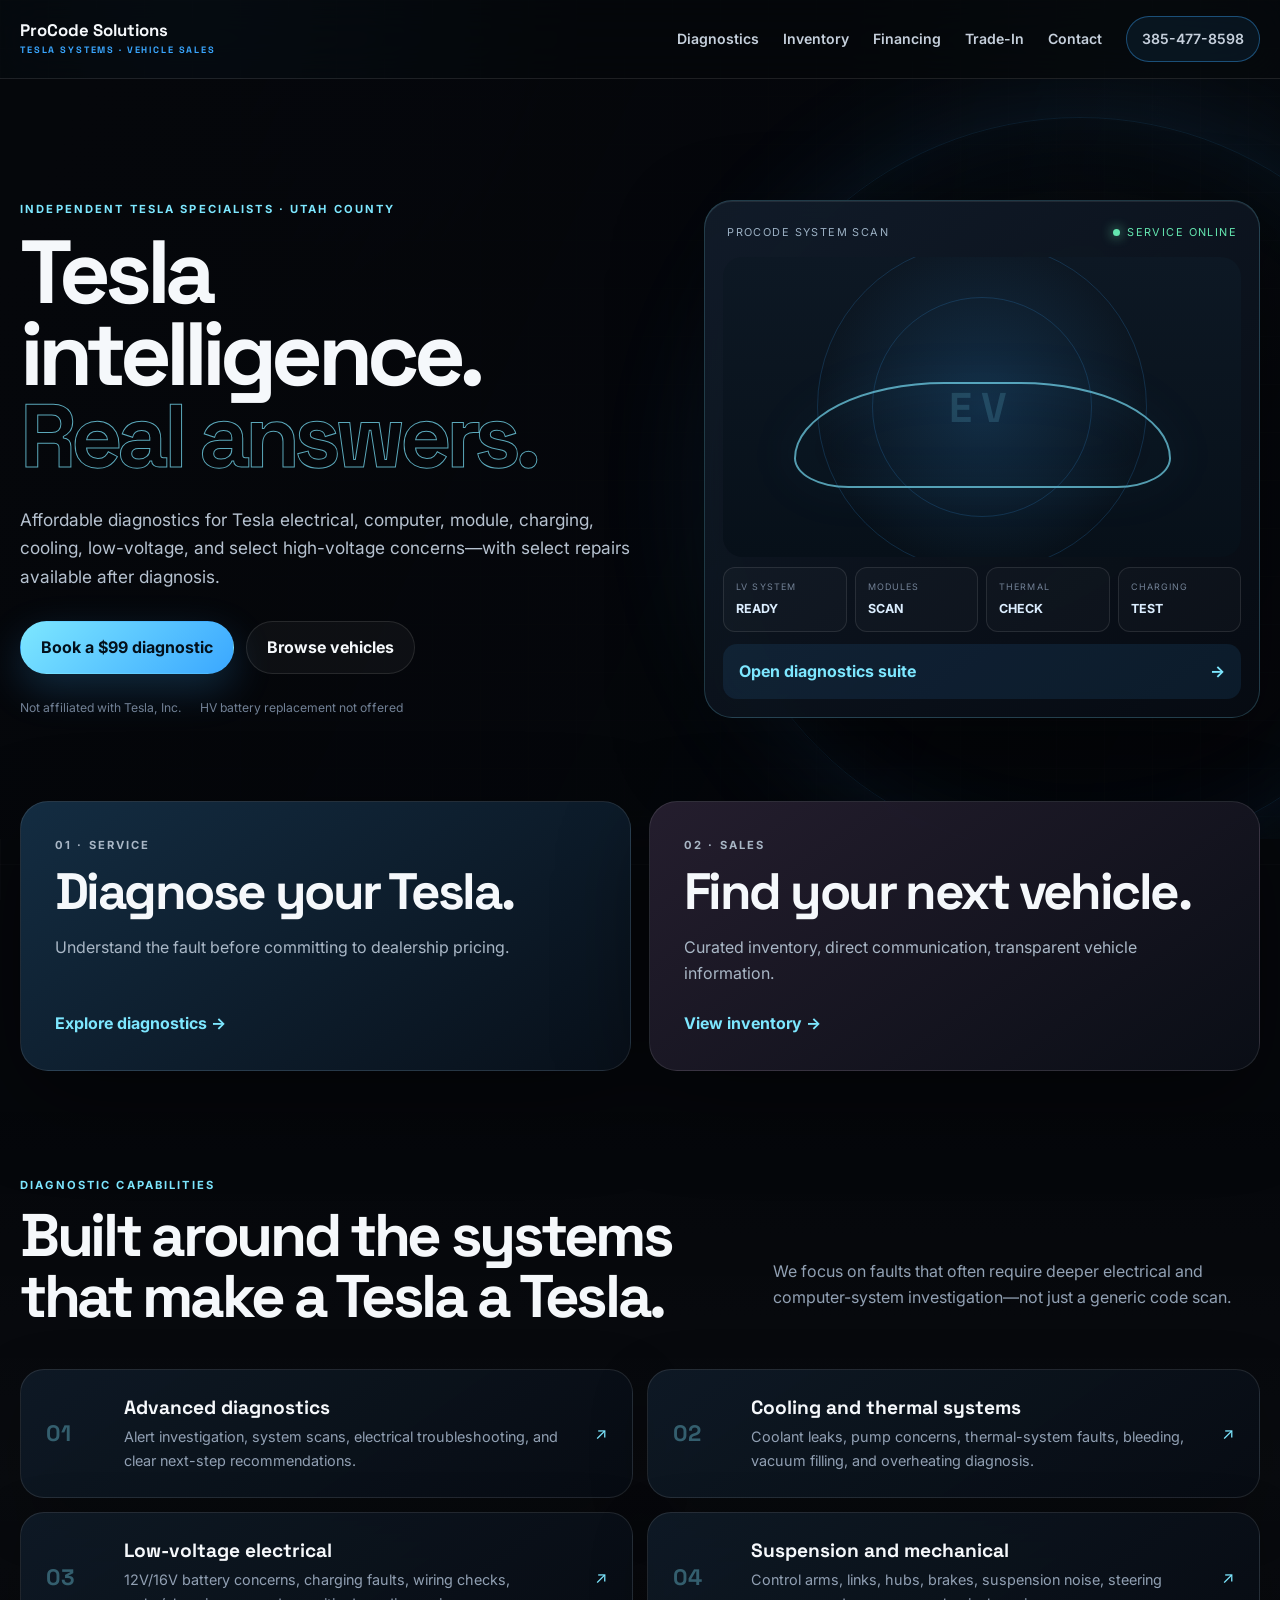
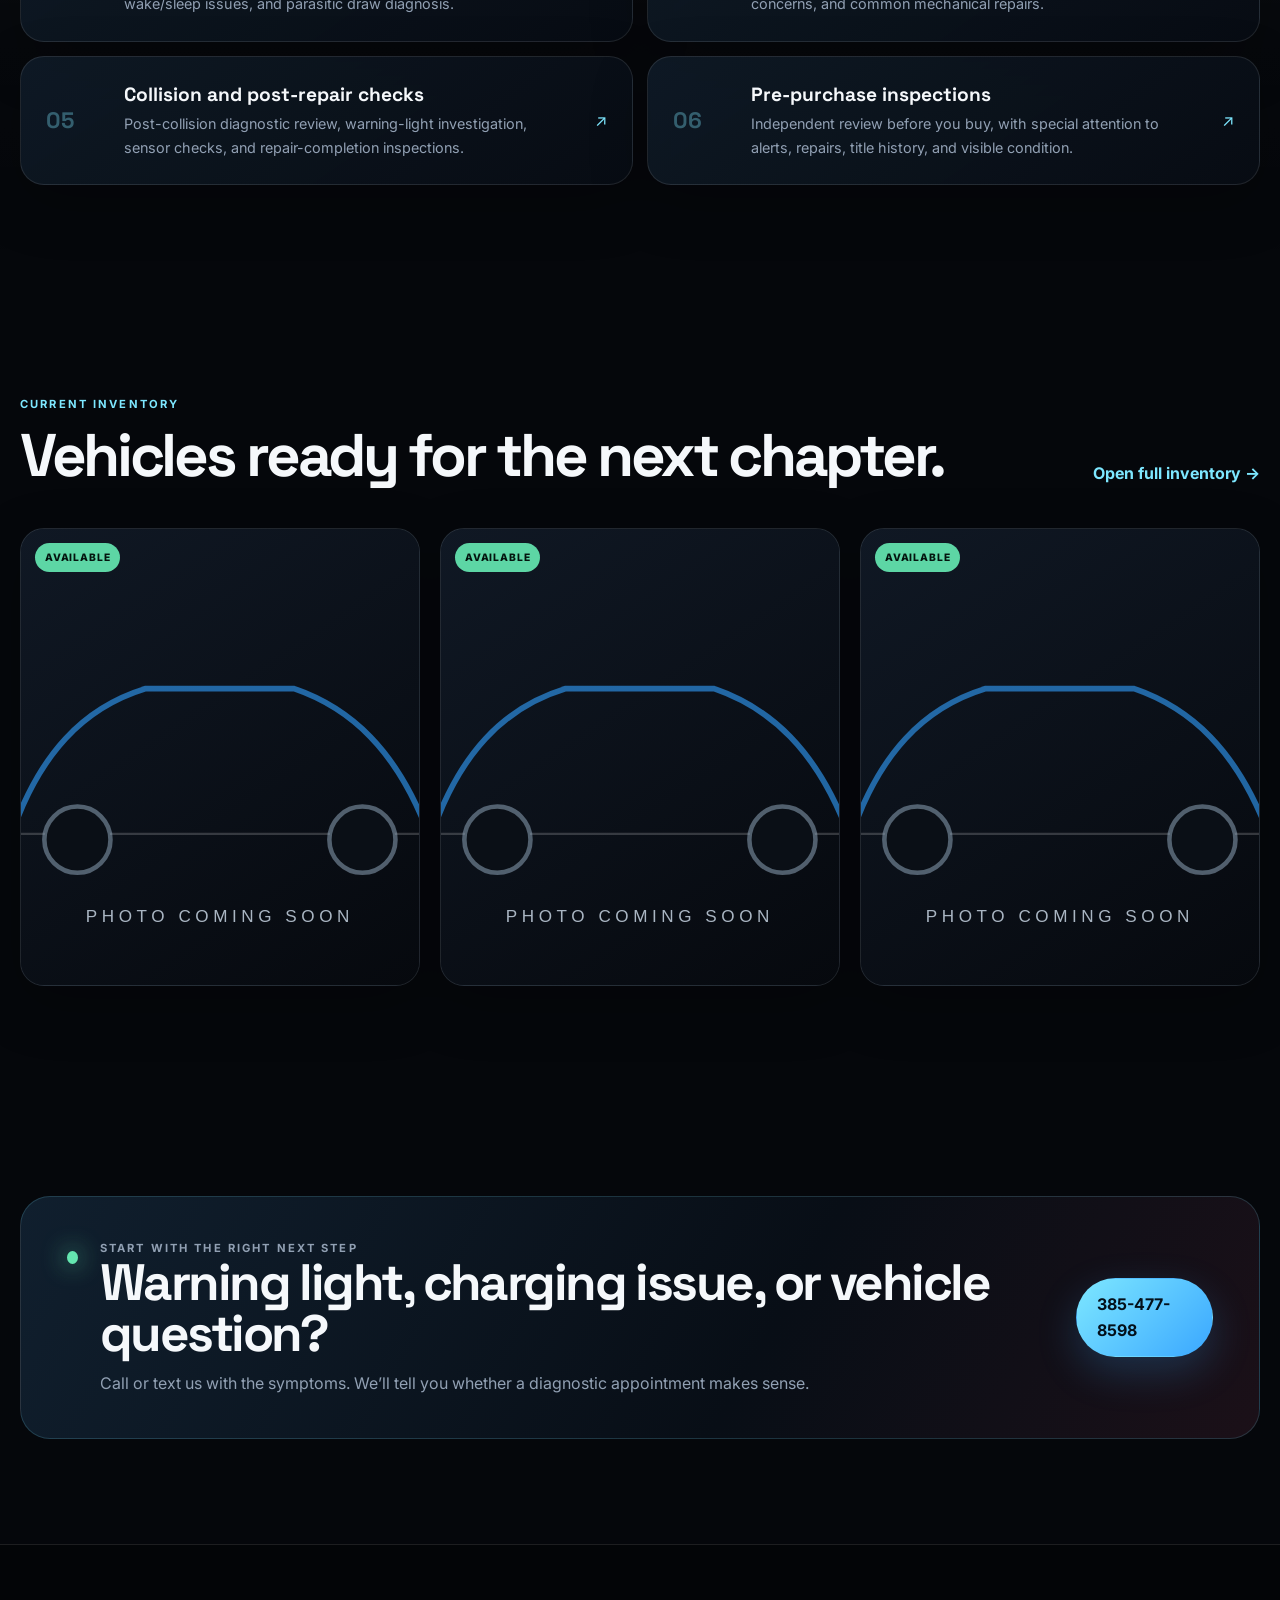
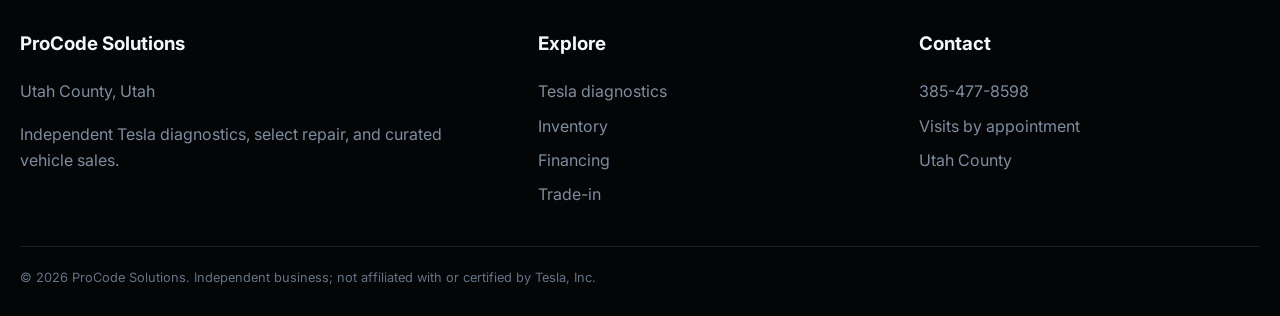
==== index.html @ b481a7bc "Add files via upload" ====
<!doctype html><html lang="en"><head><meta charset="utf-8"><meta name="viewport" content="width=device-width,initial-scale=1"><meta name="description" content="Independent Tesla diagnostics, select repair, and curated vehicle sales in Utah County."><title>ProCode Solutions | Tesla Diagnostics & Vehicle Sales</title><link rel="stylesheet" href="assets/style.css"><script src="assets/script.js" defer></script></head><body class="app-home">
<header class="site-header"><div class="container nav"><a class="brand" href="index.html"><span data-business-name>ProCode Solutions</span><small>TESLA SYSTEMS · VEHICLE SALES</small></a><button class="menu-button" aria-label="Open navigation" aria-expanded="false">☰</button><nav class="nav-links"><a href="service.html">Diagnostics</a><a href="inventory.html">Inventory</a><a href="financing.html">Financing</a><a href="trade-in.html">Trade-In</a><a href="contact.html">Contact</a><a class="nav-cta" data-phone-link href="tel:3854778598"><span data-phone-display>385-477-8598</span></a></nav></div></header>
<main>
<section class="app-hero"><div class="hero-ambient"></div><div class="container app-hero-grid"><div class="hero-copy reveal"><p class="eyebrow">Independent Tesla specialists · Utah County</p><h1>Tesla intelligence.<br><span>Real answers.</span></h1><p class="hero-lead">Affordable diagnostics for Tesla electrical, computer, module, charging, cooling, low-voltage, and select high-voltage concerns—with select repairs available after diagnosis.</p><div class="button-row"><a class="button primary" href="contact.html">Book a $99 diagnostic</a><a class="button glass" href="inventory.html">Browse vehicles</a></div><div class="micro-trust"><span>Not affiliated with Tesla, Inc.</span><span>HV battery replacement not offered</span></div></div><div class="hero-console reveal"><div class="console-top"><span>PROCODE SYSTEM SCAN</span><span class="live-dot">SERVICE ONLINE</span></div><div class="vehicle-silhouette"><div class="scan-ring ring-a"></div><div class="scan-ring ring-b"></div><div class="car-line">EV</div></div><div class="system-grid"><div><span>LV SYSTEM</span><strong>READY</strong></div><div><span>MODULES</span><strong>SCAN</strong></div><div><span>THERMAL</span><strong>CHECK</strong></div><div><span>CHARGING</span><strong>TEST</strong></div></div><a href="service.html" class="console-action">Open diagnostics suite <span>→</span></a></div></div></section>
<section class="mode-switch"><div class="container mode-grid"><a class="mode-card service-mode reveal" href="service.html"><div><p class="eyebrow">01 · Service</p><h2>Diagnose your Tesla.</h2><p>Understand the fault before committing to dealership pricing.</p></div><span>Explore diagnostics →</span></a><a class="mode-card sales-mode reveal" href="inventory.html"><div><p class="eyebrow">02 · Sales</p><h2>Find your next vehicle.</h2><p>Curated inventory, direct communication, transparent vehicle information.</p></div><span>View inventory →</span></a></div></section>
<section class="section app-section"><div class="container"><div class="section-heading reveal"><div><p class="eyebrow">Diagnostic capabilities</p><h2>Built around the systems that make a Tesla a Tesla.</h2></div><p>We focus on faults that often require deeper electrical and computer-system investigation—not just a generic code scan.</p></div><div id="service-grid" class="service-app-grid"></div></div></section>
<section class="section fleet-section"><div class="container"><div class="section-heading reveal"><div><p class="eyebrow">Current inventory</p><h2>Vehicles ready for the next chapter.</h2></div><a class="text-link" href="inventory.html">Open full inventory →</a></div><div id="featured-inventory" class="inventory-grid"></div></div></section>
<section class="section"><div class="container"><div class="app-cta reveal"><div><span class="cta-pulse"></span><div><p class="eyebrow">Start with the right next step</p><h2>Warning light, charging issue, or vehicle question?</h2><p>Call or text us with the symptoms. We’ll tell you whether a diagnostic appointment makes sense.</p></div></div><a class="button primary" href="tel:3854778598">385-477-8598</a></div></div></section>
</main>
<footer class="site-footer"><div class="container"><div class="footer-grid"><div><h3 data-business-name>ProCode Solutions</h3><p data-city>Utah County, Utah</p><p>Independent Tesla diagnostics, select repair, and curated vehicle sales.</p></div><div><h3>Explore</h3><div class="footer-links"><a href="service.html">Tesla diagnostics</a><a href="inventory.html">Inventory</a><a href="financing.html">Financing</a><a href="trade-in.html">Trade-in</a></div></div><div><h3>Contact</h3><div class="footer-links"><a data-phone-link href="tel:3854778598"><span data-phone-display>385-477-8598</span></a><span>Visits by appointment</span><span>Utah County</span></div></div></div><div class="footer-bottom">© <span data-year></span> <span data-business-name></span>. Independent business; not affiliated with or certified by Tesla, Inc.</div></div></footer></body></html>
---- assets/style.css ----
@import url('https://fonts.googleapis.com/css2?family=Inter:wght@400;500;600;700&family=Space+Grotesk:wght@500;600;700&display=swap');
:root{--bg:#05070b;--bg2:#09101a;--panel:#0d1521;--panel2:#111d2b;--text:#f5f8fb;--muted:#91a0b3;--line:rgba(255,255,255,.1);--blue:#3aa7ff;--cyan:#7de7ff;--red:#ff5264;--green:#64e6b0;--radius:24px;--shadow:0 30px 90px rgba(0,0,0,.42)}*{box-sizing:border-box}html{scroll-behavior:smooth}body{margin:0;background:var(--bg);color:var(--text);font:16px/1.65 Inter,system-ui,sans-serif}body:before{content:"";position:fixed;inset:0;pointer-events:none;z-index:-1;background:radial-gradient(circle at 15% 0,rgba(58,167,255,.11),transparent 28%),radial-gradient(circle at 90% 12%,rgba(125,231,255,.06),transparent 24%),linear-gradient(rgba(255,255,255,.018) 1px,transparent 1px),linear-gradient(90deg,rgba(255,255,255,.018) 1px,transparent 1px);background-size:auto,auto,48px 48px,48px 48px}a{text-decoration:none;color:inherit}img{max-width:100%;display:block}button,input,select,textarea{font:inherit}.container{width:min(1240px,calc(100% - 40px));margin:auto}.site-header{position:sticky;top:0;z-index:50;background:rgba(5,7,11,.72);backdrop-filter:blur(22px);border-bottom:1px solid var(--line)}.nav{height:78px;display:flex;align-items:center;justify-content:space-between;gap:25px}.brand{font:700 1.05rem/1 Space Grotesk}.brand small{display:block;margin-top:7px;color:var(--blue);font-size:.58rem;letter-spacing:.2em}.nav-links{display:flex;align-items:center;gap:24px}.nav-links a{color:#c6d0dc;font-size:.88rem;font-weight:600}.nav-links a:hover{color:#fff}.nav-cta{padding:10px 15px;border:1px solid rgba(58,167,255,.4);border-radius:999px;background:rgba(58,167,255,.08)}.menu-button{display:none;border:0;background:none;color:white;font-size:1.5rem}.eyebrow{margin:0 0 12px;color:var(--cyan);font-weight:700;font-size:.7rem;letter-spacing:.19em;text-transform:uppercase}.app-hero{min-height:760px;position:relative;display:grid;align-items:center;overflow:hidden;background:linear-gradient(115deg,#05070b 5%,rgba(5,7,11,.88) 52%,rgba(5,7,11,.55)),radial-gradient(circle at 76% 42%,rgba(58,167,255,.18),transparent 26%)}.hero-ambient{position:absolute;width:740px;height:740px;right:-170px;top:5%;border:1px solid rgba(58,167,255,.13);border-radius:50%;box-shadow:0 0 120px rgba(58,167,255,.12),inset 0 0 90px rgba(58,167,255,.07)}.app-hero-grid{position:relative;z-index:2;display:grid;grid-template-columns:1.05fr .95fr;gap:70px;align-items:center;padding:105px 0}.hero-copy h1{font:700 clamp(3.8rem,7vw,7rem)/.92 Space Grotesk;letter-spacing:-.065em;margin:0 0 28px}.hero-copy h1 span{color:transparent;-webkit-text-stroke:1px rgba(125,231,255,.72)}.hero-lead{max-width:700px;font-size:1.08rem;color:#b6c2d0}.button-row{display:flex;gap:12px;flex-wrap:wrap;margin-top:30px}.button{display:inline-flex;align-items:center;justify-content:center;min-height:50px;padding:12px 20px;border-radius:999px;border:1px solid transparent;font-weight:700;transition:.25s}.button.primary{background:linear-gradient(135deg,var(--cyan),var(--blue));color:#03101b;box-shadow:0 15px 40px rgba(58,167,255,.22)}.button.primary:hover{transform:translateY(-2px)}.button.secondary,.button.glass{background:rgba(255,255,255,.04);border-color:var(--line)}.micro-trust{display:flex;gap:18px;flex-wrap:wrap;margin-top:24px;color:#718095;font-size:.76rem}.hero-console{padding:18px;border:1px solid rgba(125,231,255,.2);border-radius:28px;background:linear-gradient(145deg,rgba(18,29,43,.92),rgba(7,12,19,.88));box-shadow:var(--shadow),inset 0 1px rgba(255,255,255,.08);backdrop-filter:blur(18px)}.console-top{display:flex;justify-content:space-between;color:#9bb0c3;font-size:.68rem;letter-spacing:.13em;padding:5px 4px 15px}.live-dot{color:var(--green)}.live-dot:before{content:"";display:inline-block;width:7px;height:7px;background:var(--green);border-radius:50%;margin-right:7px;box-shadow:0 0 12px var(--green)}.vehicle-silhouette{height:300px;border-radius:20px;position:relative;display:grid;place-items:center;overflow:hidden;background:radial-gradient(circle,rgba(58,167,255,.18),transparent 55%),linear-gradient(180deg,#0d1824,#071019)}.vehicle-silhouette:before{content:"";position:absolute;width:72%;height:34%;border:2px solid rgba(125,231,255,.65);border-top-left-radius:50% 90%;border-top-right-radius:50% 90%;border-bottom-left-radius:18% 35%;border-bottom-right-radius:18% 35%;filter:drop-shadow(0 0 18px rgba(58,167,255,.55));transform:translateY(28px)}.car-line{font:700 2.6rem Space Grotesk;color:rgba(125,231,255,.16);letter-spacing:.2em}.scan-ring{position:absolute;border:1px solid rgba(58,167,255,.18);border-radius:50%}.ring-a{width:220px;height:220px}.ring-b{width:330px;height:330px}.system-grid{display:grid;grid-template-columns:repeat(4,1fr);gap:8px;margin-top:10px}.system-grid div{padding:12px;border:1px solid var(--line);border-radius:12px;background:rgba(255,255,255,.025)}.system-grid span,.system-grid strong{display:block}.system-grid span{font-size:.56rem;color:#728196;letter-spacing:.12em}.system-grid strong{font-size:.78rem;margin-top:4px;color:#dceeff}.console-action{display:flex;justify-content:space-between;margin-top:12px;padding:14px 16px;border-radius:14px;background:rgba(58,167,255,.1);color:var(--cyan);font-weight:700}.mode-switch{margin-top:-38px;position:relative;z-index:4}.mode-grid{display:grid;grid-template-columns:1fr 1fr;gap:18px}.mode-card{min-height:270px;padding:34px;border-radius:28px;border:1px solid var(--line);display:flex;flex-direction:column;justify-content:space-between;box-shadow:var(--shadow);transition:.3s}.mode-card:hover{transform:translateY(-5px)}.service-mode{background:linear-gradient(145deg,rgba(20,46,68,.96),rgba(8,16,26,.98))}.sales-mode{background:linear-gradient(145deg,rgba(38,31,48,.95),rgba(10,14,22,.98))}.mode-card h2{font:700 clamp(2rem,4vw,3.5rem)/1 Space Grotesk;letter-spacing:-.05em;margin:0}.mode-card p{color:#a9b7c6;max-width:470px}.mode-card>span{font-weight:700;color:var(--cyan)}.section{padding:105px 0}.app-section{background:linear-gradient(180deg,transparent,rgba(255,255,255,.02),transparent)}.section-heading{display:flex;justify-content:space-between;align-items:end;gap:40px;margin-bottom:42px}.section-heading h2,.detail-section h2{font:700 clamp(2.3rem,4.7vw,4.3rem)/1 Space Grotesk;letter-spacing:-.055em;margin:0}.section-heading>p{max-width:580px;color:var(--muted)}.service-app-grid{display:grid;grid-template-columns:repeat(2,1fr);gap:14px}.service-tile{display:grid;grid-template-columns:58px 1fr auto;gap:20px;align-items:center;padding:25px}.app-card{border:1px solid var(--line);border-radius:var(--radius);background:linear-gradient(145deg,rgba(17,29,43,.8),rgba(8,13,20,.9));box-shadow:0 18px 55px rgba(0,0,0,.25)}.service-index{font:700 1.4rem Space Grotesk;color:rgba(125,231,255,.35)}.service-tile h3{font:700 1.2rem Space Grotesk;margin:0 0 5px}.service-tile p{margin:0;color:var(--muted);font-size:.9rem}.service-arrow{color:var(--cyan)}.inventory-grid{display:grid;grid-template-columns:repeat(3,1fr);gap:20px}.vehicle-card{overflow:hidden;transition:.3s}.vehicle-card:hover{transform:translateY(-6px);border-color:rgba(58,167,255,.35)}.vehicle-image{position:relative;aspect-ratio:4/3;background:#0d1520;overflow:hidden}.vehicle-image img{width:100%;height:100%;object-fit:cover;transition:.45s}.vehicle-card:hover img{transform:scale(1.04)}.badge{display:inline-flex;padding:6px 10px;border-radius:999px;font-size:.64rem;font-weight:800;letter-spacing:.08em;text-transform:uppercase}.vehicle-image .badge{position:absolute;z-index:2;top:14px;left:14px}.badge.available{background:rgba(100,230,176,.92);color:#04140e}.badge.coming{background:#ffbf69;color:#1b1103}.vehicle-card-body{padding:21px}.card-topline{display:flex;justify-content:space-between;color:#6f7d90;font-size:.7rem;text-transform:uppercase;letter-spacing:.08em}.vehicle-card h3{font:700 1.35rem Space Grotesk;margin:10px 0 5px}.vehicle-meta{color:var(--muted);margin:0}.vehicle-card-footer{display:flex;justify-content:space-between;align-items:center;margin-top:18px;padding-top:16px;border-top:1px solid var(--line)}.text-link{color:var(--cyan);font-weight:700}.app-cta{padding:42px 46px;border:1px solid rgba(125,231,255,.17);border-radius:30px;background:linear-gradient(120deg,#101f2e,#080e16 60%,#1b1018);display:flex;justify-content:space-between;align-items:center;gap:30px}.app-cta>div{display:flex;gap:22px;align-items:flex-start}.cta-pulse{width:13px;height:13px;background:var(--green);border-radius:50%;box-shadow:0 0 25px var(--green);margin-top:12px}.app-cta h2{font:700 clamp(2rem,4vw,3.4rem)/1 Space Grotesk;letter-spacing:-.05em;margin:0 0 10px}.app-cta p{margin:0;color:var(--muted)}.page-hero{padding:125px 0 80px;background:radial-gradient(circle at 75% 25%,rgba(58,167,255,.15),transparent 28%),linear-gradient(135deg,#0c1622,#05070b);border-bottom:1px solid var(--line)}.page-hero h1,.vehicle-summary h1{font:700 clamp(3rem,6vw,5.7rem)/.95 Space Grotesk;letter-spacing:-.06em;margin:0 0 20px}.page-hero p{max-width:760px;color:var(--muted);font-size:1.06rem}.filters{display:grid;grid-template-columns:1fr 230px auto;gap:12px;padding:15px;border:1px solid var(--line);border-radius:18px;margin-bottom:25px;background:rgba(255,255,255,.025)}input,select,textarea,.input{width:100%;padding:13px 14px;border:1px solid var(--line);border-radius:12px;background:#0a111b;color:white;outline:none}textarea{min-height:150px}.filter-count{align-self:center;color:var(--muted)}.feature-grid{display:grid;grid-template-columns:repeat(3,1fr);gap:18px}.feature-box,.form-card,.info-card,.disclosure-box{padding:30px;border:1px solid var(--line);border-radius:var(--radius);background:linear-gradient(145deg,var(--panel2),var(--panel));box-shadow:var(--shadow)}.feature-box h3{font:700 1.3rem Space Grotesk}.feature-box p{color:var(--muted)}.number{color:rgba(125,231,255,.3);font:700 2.3rem Space Grotesk}.form-layout{display:grid;grid-template-columns:1fr .75fr;gap:35px}.form-grid{display:grid;grid-template-columns:1fr 1fr;gap:15px}.form-field{margin-bottom:15px}.form-field label{display:block;margin-bottom:6px;font-weight:700;font-size:.88rem}.full{grid-column:1/-1}.vehicle-detail{padding:70px 0 110px}.vehicle-detail-grid{display:grid;grid-template-columns:1.25fr .75fr;gap:38px}.main-photo{aspect-ratio:4/3;border-radius:24px;overflow:hidden;background:#0d1520;border:1px solid var(--line)}.main-photo img{width:100%;height:100%;object-fit:cover}.thumbnail-row{display:grid;grid-template-columns:repeat(5,1fr);gap:9px;margin-top:10px}.thumbnail{padding:0;aspect-ratio:4/3;border:2px solid transparent;border-radius:10px;overflow:hidden;background:#0d1520}.thumbnail.active{border-color:var(--blue)}.thumbnail img{width:100%;height:100%;object-fit:cover}.vehicle-summary{position:sticky;top:100px;padding:28px}.vehicle-summary h1{font-size:clamp(2.2rem,4vw,3.6rem);margin-top:15px}.detail-price{font-size:2rem;font-weight:800}.detail-mileage{color:var(--muted)}.detail-section{margin-top:48px;padding-top:48px;border-top:1px solid var(--line)}.spec-grid{display:grid;grid-template-columns:repeat(3,1fr);gap:1px;background:var(--line);border:1px solid var(--line);border-radius:20px;overflow:hidden;margin-top:25px}.spec-grid div{padding:20px;background:var(--panel)}.spec-grid span{display:block;color:var(--muted);font-size:.78rem}.two-column{display:grid;grid-template-columns:1fr 1fr;gap:35px}.check-list{list-style:none;padding:0}.check-list li{padding:10px 0;border-bottom:1px solid var(--line)}.check-list li:before{content:'✓';color:var(--green);margin-right:9px}.site-footer{padding:65px 0 28px;border-top:1px solid var(--line);background:#030507}.footer-grid{display:grid;grid-template-columns:1.4fr 1fr 1fr;gap:40px}.footer-grid p,.footer-links a,.footer-links span{color:#7f8d9f}.footer-links{display:grid;gap:8px}.footer-bottom{margin-top:38px;padding-top:20px;border-top:1px solid var(--line);color:#667487;font-size:.8rem}.reveal{opacity:0;transform:translateY(18px);transition:.7s ease}.reveal.is-visible{opacity:1;transform:none}.empty-state{grid-column:1/-1;padding:40px;text-align:center;border:1px dashed var(--line);border-radius:20px}.calculator-result{margin-top:20px;padding:22px;border-radius:16px;background:#070b11}.calculator-result strong{display:block;font-size:2.4rem}.notice{padding:17px;border-left:3px solid var(--red);background:rgba(255,82,100,.08);color:var(--muted)}
@media(max-width:920px){.menu-button{display:block}.nav-links{display:none;position:absolute;top:78px;left:0;right:0;padding:22px;flex-direction:column;align-items:stretch;background:#080d14;border-bottom:1px solid var(--line)}.nav-links.open{display:flex}.app-hero-grid,.vehicle-detail-grid,.form-layout,.two-column{grid-template-columns:1fr}.hero-console{max-width:650px}.mode-grid,.service-app-grid{grid-template-columns:1fr}.inventory-grid,.feature-grid{grid-template-columns:repeat(2,1fr)}.vehicle-summary{position:static}.footer-grid{grid-template-columns:1fr 1fr}.filters{grid-template-columns:1fr 1fr}.filter-count{grid-column:1/-1}.app-cta{align-items:flex-start;flex-direction:column}}
@media(max-width:620px){.container{width:min(100% - 24px,1240px)}.app-hero-grid{padding:80px 0}.hero-copy h1{font-size:3.65rem}.hero-console{padding:12px}.vehicle-silhouette{height:230px}.system-grid{grid-template-columns:1fr 1fr}.section{padding:72px 0}.section-heading{align-items:flex-start;flex-direction:column}.inventory-grid,.feature-grid,.form-grid,.spec-grid,.footer-grid{grid-template-columns:1fr}.mode-card{min-height:240px;padding:26px}.app-cta{padding:30px 24px}.thumbnail-row{grid-template-columns:repeat(4,1fr)}.page-hero{padding:95px 0 58px}.page-hero h1{font-size:3.5rem}.filters{grid-template-columns:1fr}}
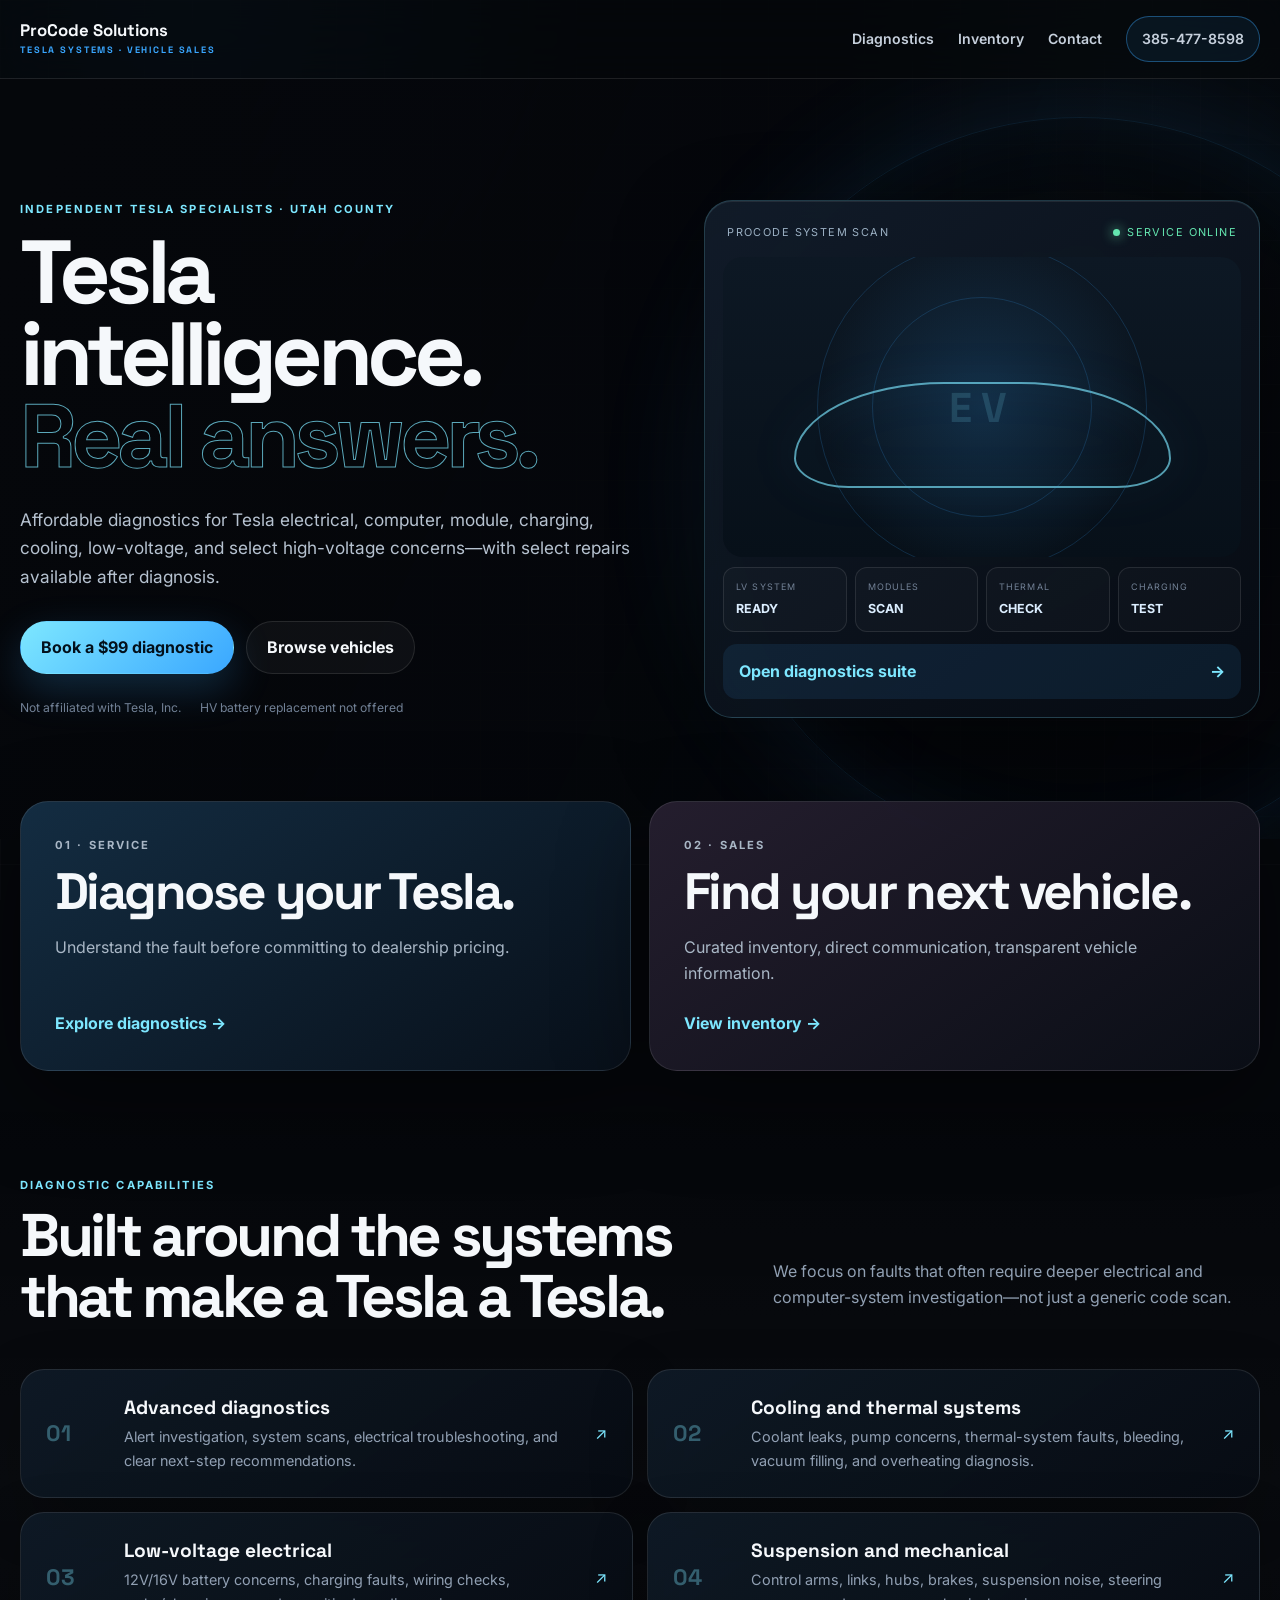
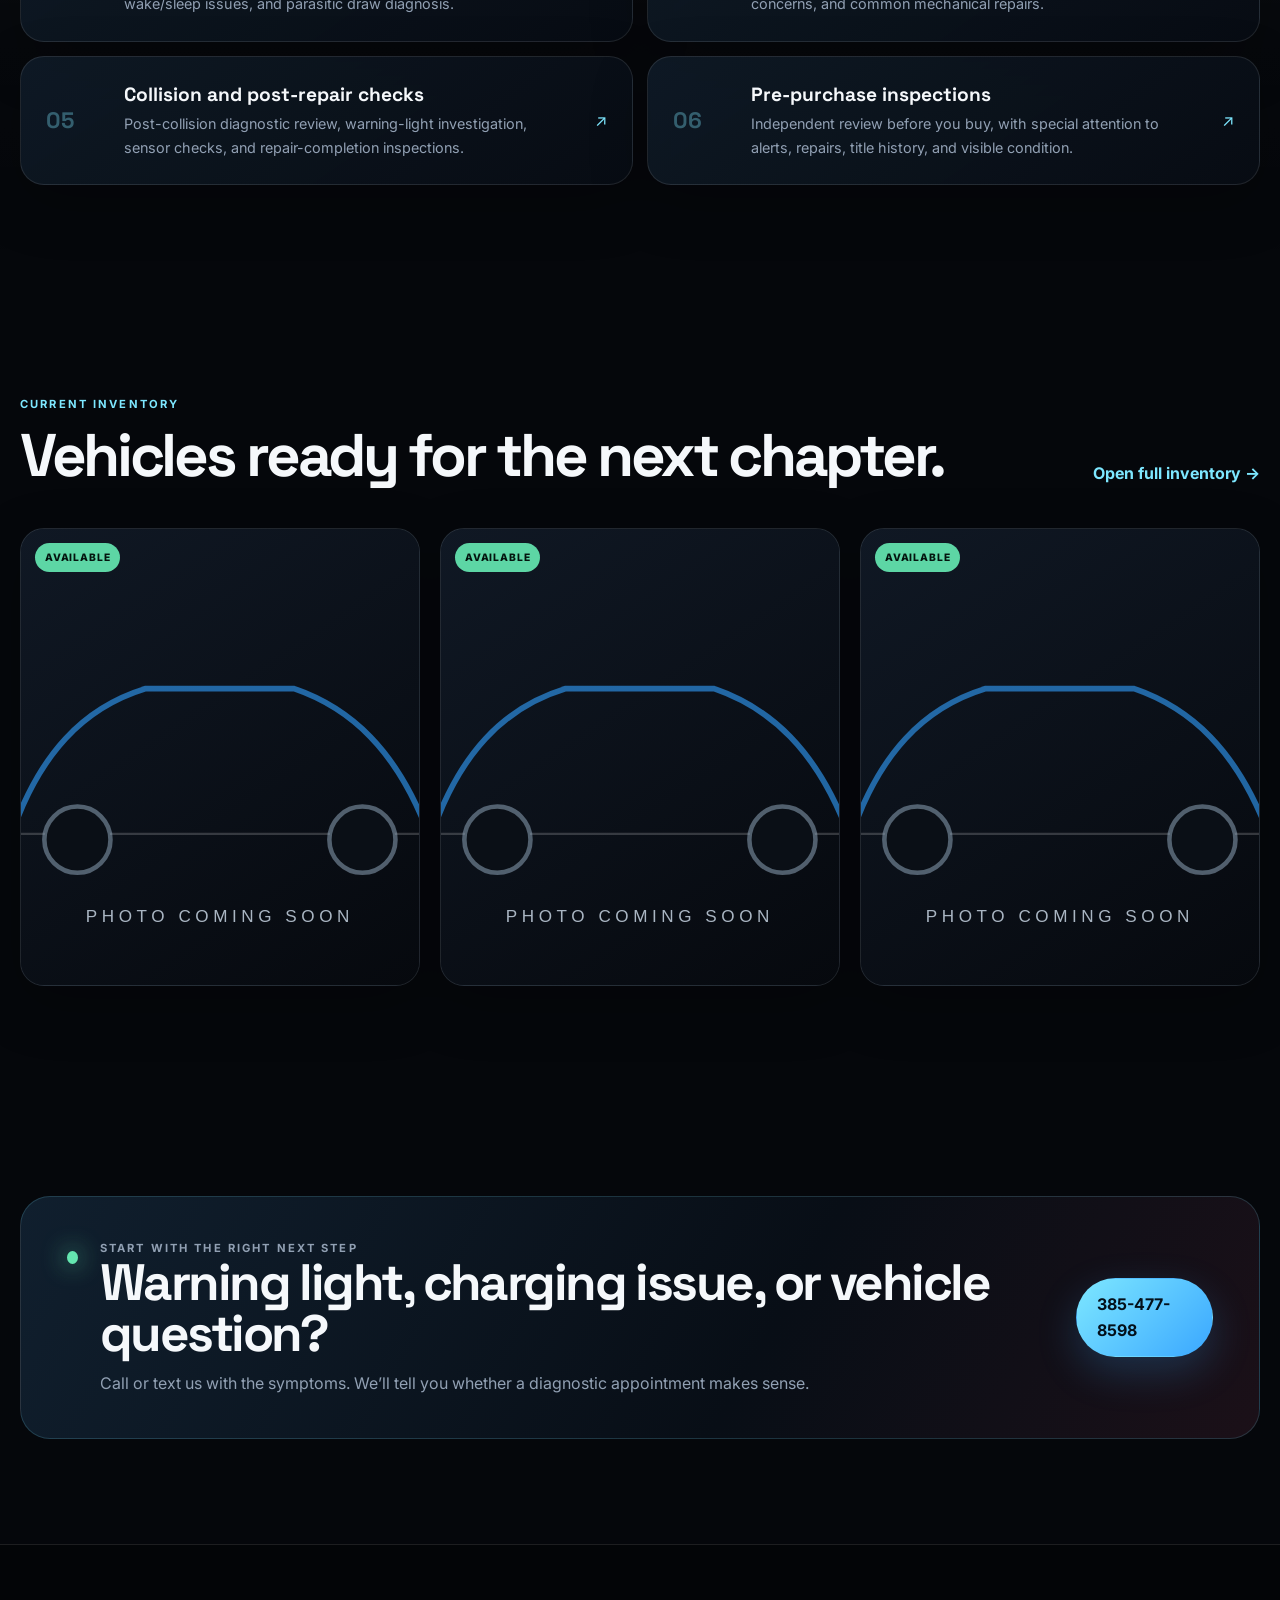
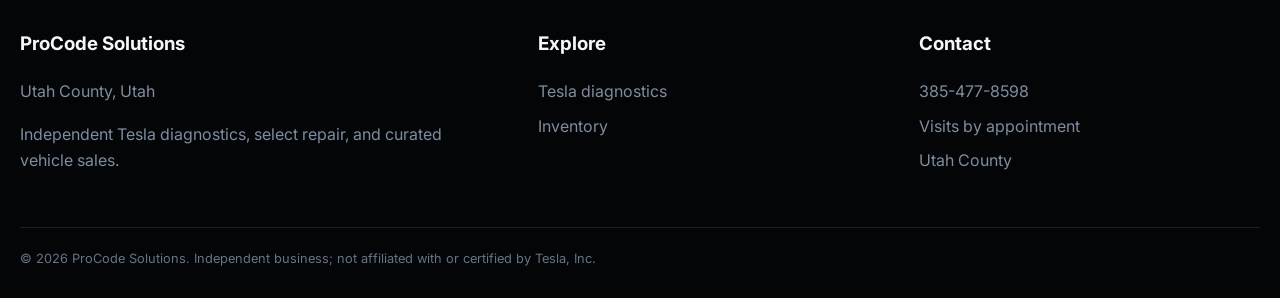
==== commit 508d5d2c: "Add files via upload" ====
--- a/index.html
+++ b/index.html
@@ -1,5 +1,5 @@
 <!doctype html><html lang="en"><head><meta charset="utf-8"><meta name="viewport" content="width=device-width,initial-scale=1"><meta name="description" content="Independent Tesla diagnostics, select repair, and curated vehicle sales in Utah County."><title>ProCode Solutions | Tesla Diagnostics & Vehicle Sales</title><link rel="stylesheet" href="assets/style.css"><script src="assets/script.js" defer></script></head><body class="app-home">
-<header class="site-header"><div class="container nav"><a class="brand" href="index.html"><span data-business-name>ProCode Solutions</span><small>TESLA SYSTEMS · VEHICLE SALES</small></a><button class="menu-button" aria-label="Open navigation" aria-expanded="false">☰</button><nav class="nav-links"><a href="service.html">Diagnostics</a><a href="inventory.html">Inventory</a><a href="financing.html">Financing</a><a href="trade-in.html">Trade-In</a><a href="contact.html">Contact</a><a class="nav-cta" data-phone-link href="tel:3854778598"><span data-phone-display>385-477-8598</span></a></nav></div></header>
+<header class="site-header"><div class="container nav"><a class="brand" href="index.html"><span data-business-name>ProCode Solutions</span><small>TESLA SYSTEMS · VEHICLE SALES</small></a><button class="menu-button" aria-label="Open navigation" aria-expanded="false">☰</button><nav class="nav-links"><a href="service.html">Diagnostics</a><a href="inventory.html">Inventory</a><a href="contact.html">Contact</a><a class="nav-cta" data-phone-link href="tel:3854778598"><span data-phone-display>385-477-8598</span></a></nav></div></header>
 <main>
 <section class="app-hero"><div class="hero-ambient"></div><div class="container app-hero-grid"><div class="hero-copy reveal"><p class="eyebrow">Independent Tesla specialists · Utah County</p><h1>Tesla intelligence.<br><span>Real answers.</span></h1><p class="hero-lead">Affordable diagnostics for Tesla electrical, computer, module, charging, cooling, low-voltage, and select high-voltage concerns—with select repairs available after diagnosis.</p><div class="button-row"><a class="button primary" href="contact.html">Book a $99 diagnostic</a><a class="button glass" href="inventory.html">Browse vehicles</a></div><div class="micro-trust"><span>Not affiliated with Tesla, Inc.</span><span>HV battery replacement not offered</span></div></div><div class="hero-console reveal"><div class="console-top"><span>PROCODE SYSTEM SCAN</span><span class="live-dot">SERVICE ONLINE</span></div><div class="vehicle-silhouette"><div class="scan-ring ring-a"></div><div class="scan-ring ring-b"></div><div class="car-line">EV</div></div><div class="system-grid"><div><span>LV SYSTEM</span><strong>READY</strong></div><div><span>MODULES</span><strong>SCAN</strong></div><div><span>THERMAL</span><strong>CHECK</strong></div><div><span>CHARGING</span><strong>TEST</strong></div></div><a href="service.html" class="console-action">Open diagnostics suite <span>→</span></a></div></div></section>
 <section class="mode-switch"><div class="container mode-grid"><a class="mode-card service-mode reveal" href="service.html"><div><p class="eyebrow">01 · Service</p><h2>Diagnose your Tesla.</h2><p>Understand the fault before committing to dealership pricing.</p></div><span>Explore diagnostics →</span></a><a class="mode-card sales-mode reveal" href="inventory.html"><div><p class="eyebrow">02 · Sales</p><h2>Find your next vehicle.</h2><p>Curated inventory, direct communication, transparent vehicle information.</p></div><span>View inventory →</span></a></div></section>
@@ -7,4 +7,4 @@
 <section class="section fleet-section"><div class="container"><div class="section-heading reveal"><div><p class="eyebrow">Current inventory</p><h2>Vehicles ready for the next chapter.</h2></div><a class="text-link" href="inventory.html">Open full inventory →</a></div><div id="featured-inventory" class="inventory-grid"></div></div></section>
 <section class="section"><div class="container"><div class="app-cta reveal"><div><span class="cta-pulse"></span><div><p class="eyebrow">Start with the right next step</p><h2>Warning light, charging issue, or vehicle question?</h2><p>Call or text us with the symptoms. We’ll tell you whether a diagnostic appointment makes sense.</p></div></div><a class="button primary" href="tel:3854778598">385-477-8598</a></div></div></section>
 </main>
-<footer class="site-footer"><div class="container"><div class="footer-grid"><div><h3 data-business-name>ProCode Solutions</h3><p data-city>Utah County, Utah</p><p>Independent Tesla diagnostics, select repair, and curated vehicle sales.</p></div><div><h3>Explore</h3><div class="footer-links"><a href="service.html">Tesla diagnostics</a><a href="inventory.html">Inventory</a><a href="financing.html">Financing</a><a href="trade-in.html">Trade-in</a></div></div><div><h3>Contact</h3><div class="footer-links"><a data-phone-link href="tel:3854778598"><span data-phone-display>385-477-8598</span></a><span>Visits by appointment</span><span>Utah County</span></div></div></div><div class="footer-bottom">© <span data-year></span> <span data-business-name></span>. Independent business; not affiliated with or certified by Tesla, Inc.</div></div></footer></body></html>
+<footer class="site-footer"><div class="container"><div class="footer-grid"><div><h3 data-business-name>ProCode Solutions</h3><p data-city>Utah County, Utah</p><p>Independent Tesla diagnostics, select repair, and curated vehicle sales.</p></div><div><h3>Explore</h3><div class="footer-links"><a href="service.html">Tesla diagnostics</a><a href="inventory.html">Inventory</a></div></div><div><h3>Contact</h3><div class="footer-links"><a data-phone-link href="tel:3854778598"><span data-phone-display>385-477-8598</span></a><span>Visits by appointment</span><span>Utah County</span></div></div></div><div class="footer-bottom">© <span data-year></span> <span data-business-name></span>. Independent business; not affiliated with or certified by Tesla, Inc.</div></div></footer></body></html>
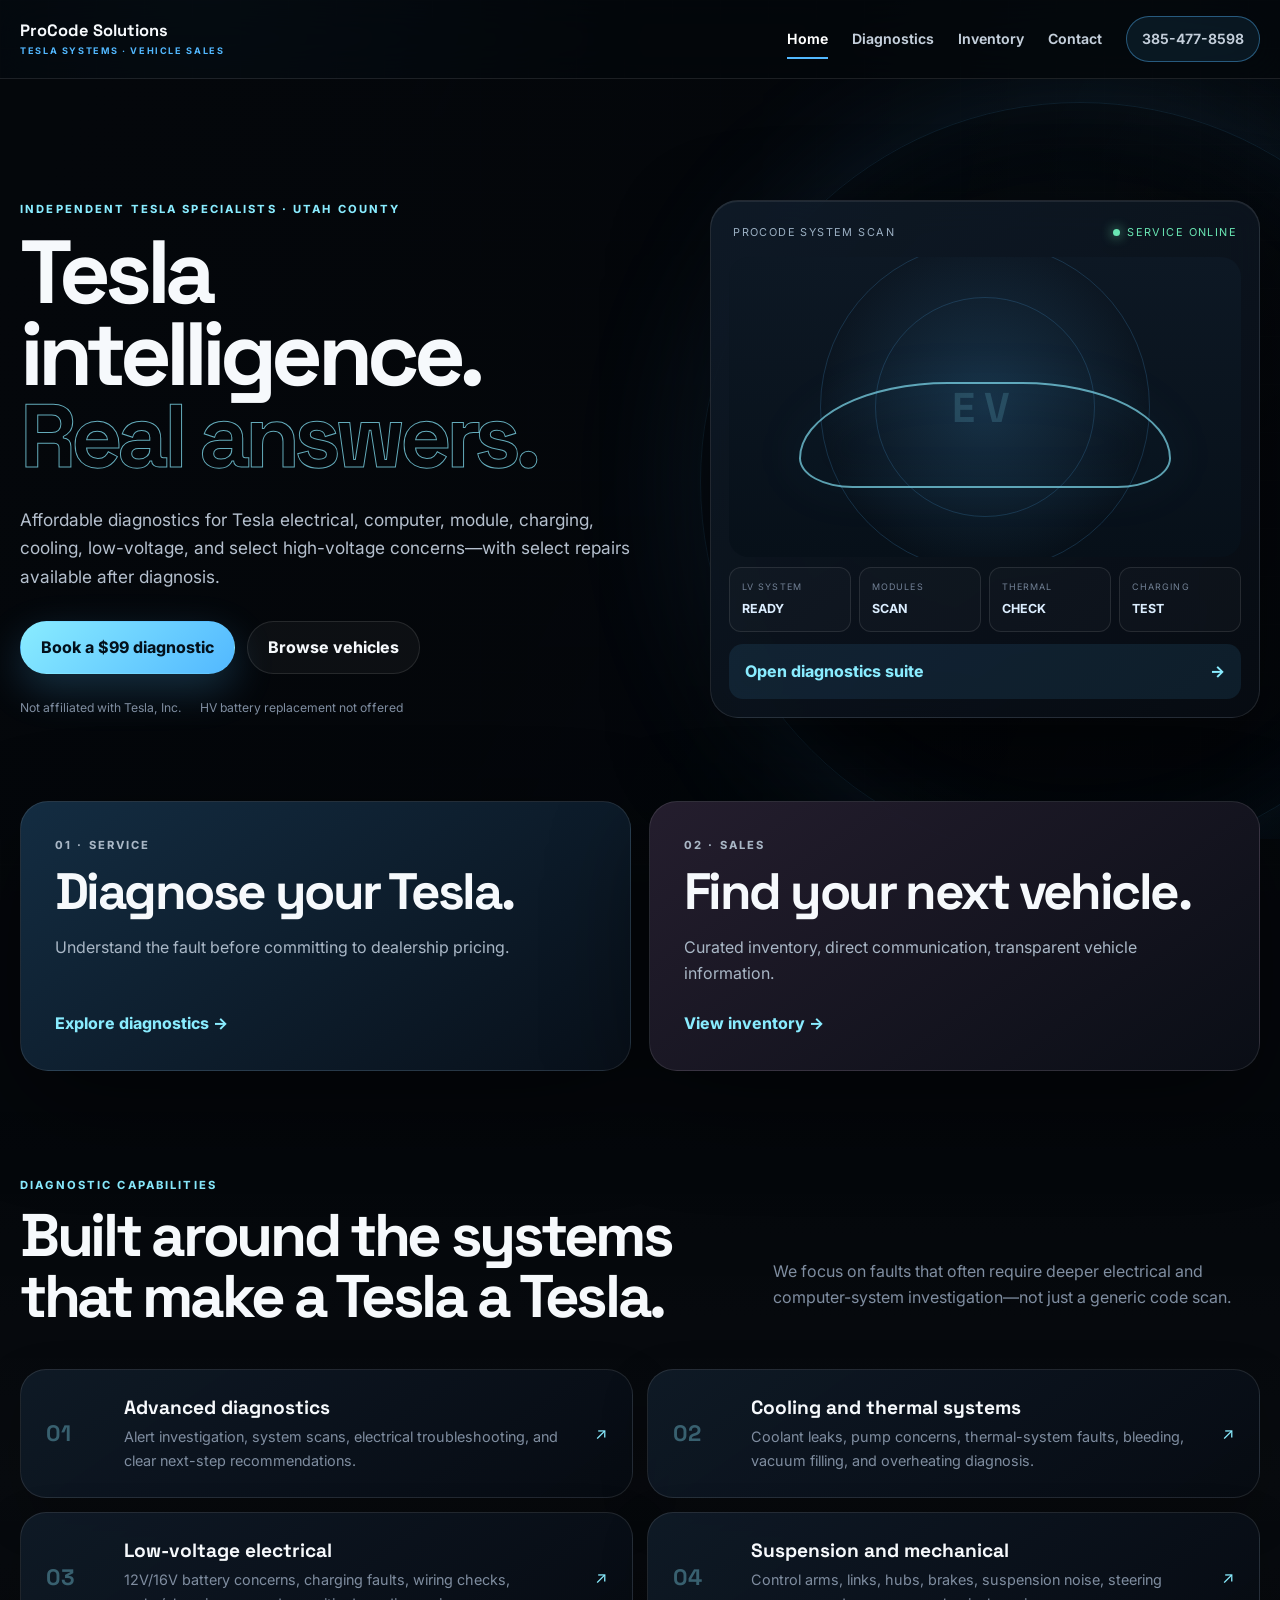
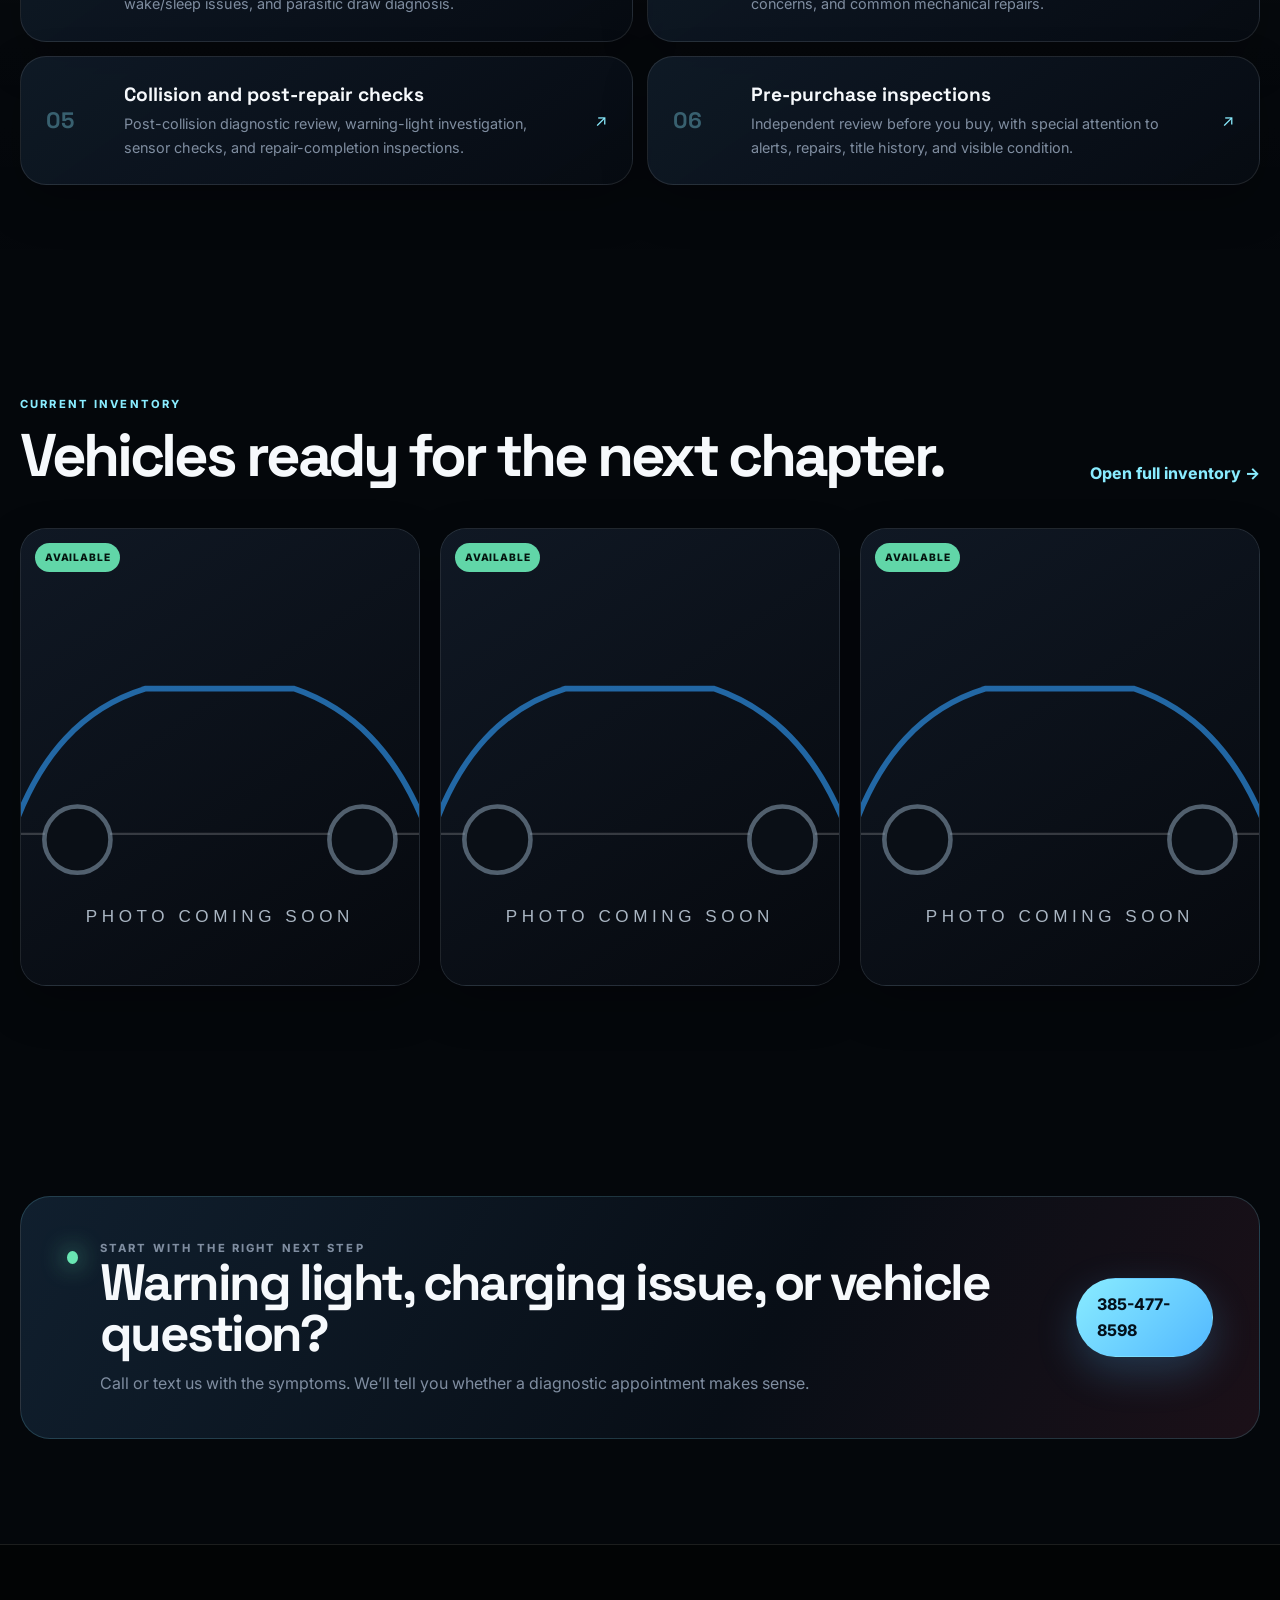
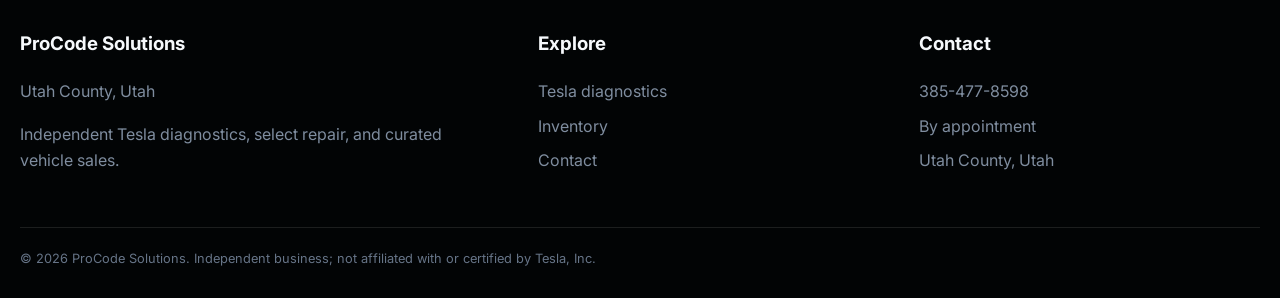
==== commit f2926971: "Add files via upload" ====
--- a/index.html
+++ b/index.html
@@ -1,10 +1,8 @@
-<!doctype html><html lang="en"><head><meta charset="utf-8"><meta name="viewport" content="width=device-width,initial-scale=1"><meta name="description" content="Independent Tesla diagnostics, select repair, and curated vehicle sales in Utah County."><title>ProCode Solutions | Tesla Diagnostics & Vehicle Sales</title><link rel="stylesheet" href="assets/style.css"><script src="assets/script.js" defer></script></head><body class="app-home">
-<header class="site-header"><div class="container nav"><a class="brand" href="index.html"><span data-business-name>ProCode Solutions</span><small>TESLA SYSTEMS · VEHICLE SALES</small></a><button class="menu-button" aria-label="Open navigation" aria-expanded="false">☰</button><nav class="nav-links"><a href="service.html">Diagnostics</a><a href="inventory.html">Inventory</a><a href="contact.html">Contact</a><a class="nav-cta" data-phone-link href="tel:3854778598"><span data-phone-display>385-477-8598</span></a></nav></div></header>
-<main>
-<section class="app-hero"><div class="hero-ambient"></div><div class="container app-hero-grid"><div class="hero-copy reveal"><p class="eyebrow">Independent Tesla specialists · Utah County</p><h1>Tesla intelligence.<br><span>Real answers.</span></h1><p class="hero-lead">Affordable diagnostics for Tesla electrical, computer, module, charging, cooling, low-voltage, and select high-voltage concerns—with select repairs available after diagnosis.</p><div class="button-row"><a class="button primary" href="contact.html">Book a $99 diagnostic</a><a class="button glass" href="inventory.html">Browse vehicles</a></div><div class="micro-trust"><span>Not affiliated with Tesla, Inc.</span><span>HV battery replacement not offered</span></div></div><div class="hero-console reveal"><div class="console-top"><span>PROCODE SYSTEM SCAN</span><span class="live-dot">SERVICE ONLINE</span></div><div class="vehicle-silhouette"><div class="scan-ring ring-a"></div><div class="scan-ring ring-b"></div><div class="car-line">EV</div></div><div class="system-grid"><div><span>LV SYSTEM</span><strong>READY</strong></div><div><span>MODULES</span><strong>SCAN</strong></div><div><span>THERMAL</span><strong>CHECK</strong></div><div><span>CHARGING</span><strong>TEST</strong></div></div><a href="service.html" class="console-action">Open diagnostics suite <span>→</span></a></div></div></section>
+<!doctype html><html lang="en"><head><meta charset="utf-8"><meta name="viewport" content="width=device-width,initial-scale=1"><meta name="description" content="Independent Tesla diagnostics, select repair, and curated vehicle sales in Utah County."><title>ProCode Solutions | Tesla Diagnostics & Vehicle Sales</title><link rel="stylesheet" href="assets/style.css"><script src="assets/script.js" defer></script></head><body><a class="skip-link" href="#main">Skip to content</a>
+<header class="site-header"><div class="container nav"><a class="brand" href="index.html"><span data-business-name>ProCode Solutions</span><small>TESLA SYSTEMS · VEHICLE SALES</small></a><button class="menu-button" aria-label="Open navigation" aria-expanded="false">☰</button><nav class="nav-links" aria-label="Primary"><a href="index.html">Home</a><a href="service.html">Diagnostics</a><a href="inventory.html">Inventory</a><a href="contact.html">Contact</a><a class="nav-cta" data-phone-link href="tel:3854778598"><span data-phone-display>385-477-8598</span></a></nav></div></header>
+<main id="main"><section class="app-hero"><div class="hero-ambient"></div><div class="container app-hero-grid"><div class="hero-copy reveal"><p class="eyebrow">Independent Tesla specialists · Utah County</p><h1>Tesla intelligence.<br><span>Real answers.</span></h1><p class="hero-lead">Affordable diagnostics for Tesla electrical, computer, module, charging, cooling, low-voltage, and select high-voltage concerns—with select repairs available after diagnosis.</p><div class="button-row"><a class="button primary" href="contact.html?type=service">Book a $99 diagnostic</a><a class="button glass" href="inventory.html">Browse vehicles</a></div><div class="micro-trust"><span>Not affiliated with Tesla, Inc.</span><span>HV battery replacement not offered</span></div></div><div class="hero-console reveal"><div class="console-top"><span>PROCODE SYSTEM SCAN</span><span class="live-dot">SERVICE ONLINE</span></div><div class="vehicle-silhouette"><div class="scan-ring ring-a"></div><div class="scan-ring ring-b"></div><div class="car-line">EV</div></div><div class="system-grid"><div><span>LV SYSTEM</span><strong>READY</strong></div><div><span>MODULES</span><strong>SCAN</strong></div><div><span>THERMAL</span><strong>CHECK</strong></div><div><span>CHARGING</span><strong>TEST</strong></div></div><a href="service.html" class="console-action">Open diagnostics suite <span>→</span></a></div></div></section>
 <section class="mode-switch"><div class="container mode-grid"><a class="mode-card service-mode reveal" href="service.html"><div><p class="eyebrow">01 · Service</p><h2>Diagnose your Tesla.</h2><p>Understand the fault before committing to dealership pricing.</p></div><span>Explore diagnostics →</span></a><a class="mode-card sales-mode reveal" href="inventory.html"><div><p class="eyebrow">02 · Sales</p><h2>Find your next vehicle.</h2><p>Curated inventory, direct communication, transparent vehicle information.</p></div><span>View inventory →</span></a></div></section>
-<section class="section app-section"><div class="container"><div class="section-heading reveal"><div><p class="eyebrow">Diagnostic capabilities</p><h2>Built around the systems that make a Tesla a Tesla.</h2></div><p>We focus on faults that often require deeper electrical and computer-system investigation—not just a generic code scan.</p></div><div id="service-grid" class="service-app-grid"></div></div></section>
-<section class="section fleet-section"><div class="container"><div class="section-heading reveal"><div><p class="eyebrow">Current inventory</p><h2>Vehicles ready for the next chapter.</h2></div><a class="text-link" href="inventory.html">Open full inventory →</a></div><div id="featured-inventory" class="inventory-grid"></div></div></section>
-<section class="section"><div class="container"><div class="app-cta reveal"><div><span class="cta-pulse"></span><div><p class="eyebrow">Start with the right next step</p><h2>Warning light, charging issue, or vehicle question?</h2><p>Call or text us with the symptoms. We’ll tell you whether a diagnostic appointment makes sense.</p></div></div><a class="button primary" href="tel:3854778598">385-477-8598</a></div></div></section>
-</main>
-<footer class="site-footer"><div class="container"><div class="footer-grid"><div><h3 data-business-name>ProCode Solutions</h3><p data-city>Utah County, Utah</p><p>Independent Tesla diagnostics, select repair, and curated vehicle sales.</p></div><div><h3>Explore</h3><div class="footer-links"><a href="service.html">Tesla diagnostics</a><a href="inventory.html">Inventory</a></div></div><div><h3>Contact</h3><div class="footer-links"><a data-phone-link href="tel:3854778598"><span data-phone-display>385-477-8598</span></a><span>Visits by appointment</span><span>Utah County</span></div></div></div><div class="footer-bottom">© <span data-year></span> <span data-business-name></span>. Independent business; not affiliated with or certified by Tesla, Inc.</div></div></footer></body></html>
+<section class="section app-section"><div class="container"><div class="section-heading reveal"><div><p class="eyebrow">Diagnostic capabilities</p><h2>Built around the systems that make a Tesla a Tesla.</h2></div><p>We focus on faults that often require deeper electrical and computer-system investigation—not just a generic code scan.</p></div><div id="service-grid" class="service-app-grid" aria-live="polite"></div></div></section>
+<section class="section"><div class="container"><div class="section-heading reveal"><div><p class="eyebrow">Current inventory</p><h2>Vehicles ready for the next chapter.</h2></div><a class="text-link" href="inventory.html">Open full inventory →</a></div><div id="featured-inventory" class="inventory-grid" aria-live="polite"></div></div></section>
+<section class="section"><div class="container"><div class="app-cta reveal"><div><span class="cta-pulse"></span><div><p class="eyebrow">Start with the right next step</p><h2>Warning light, charging issue, or vehicle question?</h2><p>Call or text us with the symptoms. We’ll tell you whether a diagnostic appointment makes sense.</p></div></div><a class="button primary" href="tel:3854778598">385-477-8598</a></div></div></section></main>
+<footer class="site-footer"><div class="container"><div class="footer-grid"><div><h3 data-business-name>ProCode Solutions</h3><p data-city>Utah County, Utah</p><p data-tagline>Independent Tesla diagnostics, select repair, and curated vehicle sales.</p></div><div><h3>Explore</h3><div class="footer-links"><a href="service.html">Tesla diagnostics</a><a href="inventory.html">Inventory</a><a href="contact.html">Contact</a></div></div><div><h3>Contact</h3><div class="footer-links"><a data-phone-link href="tel:3854778598"><span data-phone-display>385-477-8598</span></a><span data-hours>By appointment</span><span data-city>Utah County</span></div></div></div><div class="footer-bottom">© <span data-year></span> <span data-business-name></span>. Independent business; not affiliated with or certified by Tesla, Inc.</div></div></footer></body></html>
--- a/assets/style.css
+++ b/assets/style.css
@@ -1,4 +1,30 @@
 @import url('https://fonts.googleapis.com/css2?family=Inter:wght@400;500;600;700&family=Space+Grotesk:wght@500;600;700&display=swap');
-:root{--bg:#05070b;--bg2:#09101a;--panel:#0d1521;--panel2:#111d2b;--text:#f5f8fb;--muted:#91a0b3;--line:rgba(255,255,255,.1);--blue:#3aa7ff;--cyan:#7de7ff;--red:#ff5264;--green:#64e6b0;--radius:24px;--shadow:0 30px 90px rgba(0,0,0,.42)}*{box-sizing:border-box}html{scroll-behavior:smooth}body{margin:0;background:var(--bg);color:var(--text);font:16px/1.65 Inter,system-ui,sans-serif}body:before{content:"";position:fixed;inset:0;pointer-events:none;z-index:-1;background:radial-gradient(circle at 15% 0,rgba(58,167,255,.11),transparent 28%),radial-gradient(circle at 90% 12%,rgba(125,231,255,.06),transparent 24%),linear-gradient(rgba(255,255,255,.018) 1px,transparent 1px),linear-gradient(90deg,rgba(255,255,255,.018) 1px,transparent 1px);background-size:auto,auto,48px 48px,48px 48px}a{text-decoration:none;color:inherit}img{max-width:100%;display:block}button,input,select,textarea{font:inherit}.container{width:min(1240px,calc(100% - 40px));margin:auto}.site-header{position:sticky;top:0;z-index:50;background:rgba(5,7,11,.72);backdrop-filter:blur(22px);border-bottom:1px solid var(--line)}.nav{height:78px;display:flex;align-items:center;justify-content:space-between;gap:25px}.brand{font:700 1.05rem/1 Space Grotesk}.brand small{display:block;margin-top:7px;color:var(--blue);font-size:.58rem;letter-spacing:.2em}.nav-links{display:flex;align-items:center;gap:24px}.nav-links a{color:#c6d0dc;font-size:.88rem;font-weight:600}.nav-links a:hover{color:#fff}.nav-cta{padding:10px 15px;border:1px solid rgba(58,167,255,.4);border-radius:999px;background:rgba(58,167,255,.08)}.menu-button{display:none;border:0;background:none;color:white;font-size:1.5rem}.eyebrow{margin:0 0 12px;color:var(--cyan);font-weight:700;font-size:.7rem;letter-spacing:.19em;text-transform:uppercase}.app-hero{min-height:760px;position:relative;display:grid;align-items:center;overflow:hidden;background:linear-gradient(115deg,#05070b 5%,rgba(5,7,11,.88) 52%,rgba(5,7,11,.55)),radial-gradient(circle at 76% 42%,rgba(58,167,255,.18),transparent 26%)}.hero-ambient{position:absolute;width:740px;height:740px;right:-170px;top:5%;border:1px solid rgba(58,167,255,.13);border-radius:50%;box-shadow:0 0 120px rgba(58,167,255,.12),inset 0 0 90px rgba(58,167,255,.07)}.app-hero-grid{position:relative;z-index:2;display:grid;grid-template-columns:1.05fr .95fr;gap:70px;align-items:center;padding:105px 0}.hero-copy h1{font:700 clamp(3.8rem,7vw,7rem)/.92 Space Grotesk;letter-spacing:-.065em;margin:0 0 28px}.hero-copy h1 span{color:transparent;-webkit-text-stroke:1px rgba(125,231,255,.72)}.hero-lead{max-width:700px;font-size:1.08rem;color:#b6c2d0}.button-row{display:flex;gap:12px;flex-wrap:wrap;margin-top:30px}.button{display:inline-flex;align-items:center;justify-content:center;min-height:50px;padding:12px 20px;border-radius:999px;border:1px solid transparent;font-weight:700;transition:.25s}.button.primary{background:linear-gradient(135deg,var(--cyan),var(--blue));color:#03101b;box-shadow:0 15px 40px rgba(58,167,255,.22)}.button.primary:hover{transform:translateY(-2px)}.button.secondary,.button.glass{background:rgba(255,255,255,.04);border-color:var(--line)}.micro-trust{display:flex;gap:18px;flex-wrap:wrap;margin-top:24px;color:#718095;font-size:.76rem}.hero-console{padding:18px;border:1px solid rgba(125,231,255,.2);border-radius:28px;background:linear-gradient(145deg,rgba(18,29,43,.92),rgba(7,12,19,.88));box-shadow:var(--shadow),inset 0 1px rgba(255,255,255,.08);backdrop-filter:blur(18px)}.console-top{display:flex;justify-content:space-between;color:#9bb0c3;font-size:.68rem;letter-spacing:.13em;padding:5px 4px 15px}.live-dot{color:var(--green)}.live-dot:before{content:"";display:inline-block;width:7px;height:7px;background:var(--green);border-radius:50%;margin-right:7px;box-shadow:0 0 12px var(--green)}.vehicle-silhouette{height:300px;border-radius:20px;position:relative;display:grid;place-items:center;overflow:hidden;background:radial-gradient(circle,rgba(58,167,255,.18),transparent 55%),linear-gradient(180deg,#0d1824,#071019)}.vehicle-silhouette:before{content:"";position:absolute;width:72%;height:34%;border:2px solid rgba(125,231,255,.65);border-top-left-radius:50% 90%;border-top-right-radius:50% 90%;border-bottom-left-radius:18% 35%;border-bottom-right-radius:18% 35%;filter:drop-shadow(0 0 18px rgba(58,167,255,.55));transform:translateY(28px)}.car-line{font:700 2.6rem Space Grotesk;color:rgba(125,231,255,.16);letter-spacing:.2em}.scan-ring{position:absolute;border:1px solid rgba(58,167,255,.18);border-radius:50%}.ring-a{width:220px;height:220px}.ring-b{width:330px;height:330px}.system-grid{display:grid;grid-template-columns:repeat(4,1fr);gap:8px;margin-top:10px}.system-grid div{padding:12px;border:1px solid var(--line);border-radius:12px;background:rgba(255,255,255,.025)}.system-grid span,.system-grid strong{display:block}.system-grid span{font-size:.56rem;color:#728196;letter-spacing:.12em}.system-grid strong{font-size:.78rem;margin-top:4px;color:#dceeff}.console-action{display:flex;justify-content:space-between;margin-top:12px;padding:14px 16px;border-radius:14px;background:rgba(58,167,255,.1);color:var(--cyan);font-weight:700}.mode-switch{margin-top:-38px;position:relative;z-index:4}.mode-grid{display:grid;grid-template-columns:1fr 1fr;gap:18px}.mode-card{min-height:270px;padding:34px;border-radius:28px;border:1px solid var(--line);display:flex;flex-direction:column;justify-content:space-between;box-shadow:var(--shadow);transition:.3s}.mode-card:hover{transform:translateY(-5px)}.service-mode{background:linear-gradient(145deg,rgba(20,46,68,.96),rgba(8,16,26,.98))}.sales-mode{background:linear-gradient(145deg,rgba(38,31,48,.95),rgba(10,14,22,.98))}.mode-card h2{font:700 clamp(2rem,4vw,3.5rem)/1 Space Grotesk;letter-spacing:-.05em;margin:0}.mode-card p{color:#a9b7c6;max-width:470px}.mode-card>span{font-weight:700;color:var(--cyan)}.section{padding:105px 0}.app-section{background:linear-gradient(180deg,transparent,rgba(255,255,255,.02),transparent)}.section-heading{display:flex;justify-content:space-between;align-items:end;gap:40px;margin-bottom:42px}.section-heading h2,.detail-section h2{font:700 clamp(2.3rem,4.7vw,4.3rem)/1 Space Grotesk;letter-spacing:-.055em;margin:0}.section-heading>p{max-width:580px;color:var(--muted)}.service-app-grid{display:grid;grid-template-columns:repeat(2,1fr);gap:14px}.service-tile{display:grid;grid-template-columns:58px 1fr auto;gap:20px;align-items:center;padding:25px}.app-card{border:1px solid var(--line);border-radius:var(--radius);background:linear-gradient(145deg,rgba(17,29,43,.8),rgba(8,13,20,.9));box-shadow:0 18px 55px rgba(0,0,0,.25)}.service-index{font:700 1.4rem Space Grotesk;color:rgba(125,231,255,.35)}.service-tile h3{font:700 1.2rem Space Grotesk;margin:0 0 5px}.service-tile p{margin:0;color:var(--muted);font-size:.9rem}.service-arrow{color:var(--cyan)}.inventory-grid{display:grid;grid-template-columns:repeat(3,1fr);gap:20px}.vehicle-card{overflow:hidden;transition:.3s}.vehicle-card:hover{transform:translateY(-6px);border-color:rgba(58,167,255,.35)}.vehicle-image{position:relative;aspect-ratio:4/3;background:#0d1520;overflow:hidden}.vehicle-image img{width:100%;height:100%;object-fit:cover;transition:.45s}.vehicle-card:hover img{transform:scale(1.04)}.badge{display:inline-flex;padding:6px 10px;border-radius:999px;font-size:.64rem;font-weight:800;letter-spacing:.08em;text-transform:uppercase}.vehicle-image .badge{position:absolute;z-index:2;top:14px;left:14px}.badge.available{background:rgba(100,230,176,.92);color:#04140e}.badge.coming{background:#ffbf69;color:#1b1103}.vehicle-card-body{padding:21px}.card-topline{display:flex;justify-content:space-between;color:#6f7d90;font-size:.7rem;text-transform:uppercase;letter-spacing:.08em}.vehicle-card h3{font:700 1.35rem Space Grotesk;margin:10px 0 5px}.vehicle-meta{color:var(--muted);margin:0}.vehicle-card-footer{display:flex;justify-content:space-between;align-items:center;margin-top:18px;padding-top:16px;border-top:1px solid var(--line)}.text-link{color:var(--cyan);font-weight:700}.app-cta{padding:42px 46px;border:1px solid rgba(125,231,255,.17);border-radius:30px;background:linear-gradient(120deg,#101f2e,#080e16 60%,#1b1018);display:flex;justify-content:space-between;align-items:center;gap:30px}.app-cta>div{display:flex;gap:22px;align-items:flex-start}.cta-pulse{width:13px;height:13px;background:var(--green);border-radius:50%;box-shadow:0 0 25px var(--green);margin-top:12px}.app-cta h2{font:700 clamp(2rem,4vw,3.4rem)/1 Space Grotesk;letter-spacing:-.05em;margin:0 0 10px}.app-cta p{margin:0;color:var(--muted)}.page-hero{padding:125px 0 80px;background:radial-gradient(circle at 75% 25%,rgba(58,167,255,.15),transparent 28%),linear-gradient(135deg,#0c1622,#05070b);border-bottom:1px solid var(--line)}.page-hero h1,.vehicle-summary h1{font:700 clamp(3rem,6vw,5.7rem)/.95 Space Grotesk;letter-spacing:-.06em;margin:0 0 20px}.page-hero p{max-width:760px;color:var(--muted);font-size:1.06rem}.filters{display:grid;grid-template-columns:1fr 230px auto;gap:12px;padding:15px;border:1px solid var(--line);border-radius:18px;margin-bottom:25px;background:rgba(255,255,255,.025)}input,select,textarea,.input{width:100%;padding:13px 14px;border:1px solid var(--line);border-radius:12px;background:#0a111b;color:white;outline:none}textarea{min-height:150px}.filter-count{align-self:center;color:var(--muted)}.feature-grid{display:grid;grid-template-columns:repeat(3,1fr);gap:18px}.feature-box,.form-card,.info-card,.disclosure-box{padding:30px;border:1px solid var(--line);border-radius:var(--radius);background:linear-gradient(145deg,var(--panel2),var(--panel));box-shadow:var(--shadow)}.feature-box h3{font:700 1.3rem Space Grotesk}.feature-box p{color:var(--muted)}.number{color:rgba(125,231,255,.3);font:700 2.3rem Space Grotesk}.form-layout{display:grid;grid-template-columns:1fr .75fr;gap:35px}.form-grid{display:grid;grid-template-columns:1fr 1fr;gap:15px}.form-field{margin-bottom:15px}.form-field label{display:block;margin-bottom:6px;font-weight:700;font-size:.88rem}.full{grid-column:1/-1}.vehicle-detail{padding:70px 0 110px}.vehicle-detail-grid{display:grid;grid-template-columns:1.25fr .75fr;gap:38px}.main-photo{aspect-ratio:4/3;border-radius:24px;overflow:hidden;background:#0d1520;border:1px solid var(--line)}.main-photo img{width:100%;height:100%;object-fit:cover}.thumbnail-row{display:grid;grid-template-columns:repeat(5,1fr);gap:9px;margin-top:10px}.thumbnail{padding:0;aspect-ratio:4/3;border:2px solid transparent;border-radius:10px;overflow:hidden;background:#0d1520}.thumbnail.active{border-color:var(--blue)}.thumbnail img{width:100%;height:100%;object-fit:cover}.vehicle-summary{position:sticky;top:100px;padding:28px}.vehicle-summary h1{font-size:clamp(2.2rem,4vw,3.6rem);margin-top:15px}.detail-price{font-size:2rem;font-weight:800}.detail-mileage{color:var(--muted)}.detail-section{margin-top:48px;padding-top:48px;border-top:1px solid var(--line)}.spec-grid{display:grid;grid-template-columns:repeat(3,1fr);gap:1px;background:var(--line);border:1px solid var(--line);border-radius:20px;overflow:hidden;margin-top:25px}.spec-grid div{padding:20px;background:var(--panel)}.spec-grid span{display:block;color:var(--muted);font-size:.78rem}.two-column{display:grid;grid-template-columns:1fr 1fr;gap:35px}.check-list{list-style:none;padding:0}.check-list li{padding:10px 0;border-bottom:1px solid var(--line)}.check-list li:before{content:'✓';color:var(--green);margin-right:9px}.site-footer{padding:65px 0 28px;border-top:1px solid var(--line);background:#030507}.footer-grid{display:grid;grid-template-columns:1.4fr 1fr 1fr;gap:40px}.footer-grid p,.footer-links a,.footer-links span{color:#7f8d9f}.footer-links{display:grid;gap:8px}.footer-bottom{margin-top:38px;padding-top:20px;border-top:1px solid var(--line);color:#667487;font-size:.8rem}.reveal{opacity:0;transform:translateY(18px);transition:.7s ease}.reveal.is-visible{opacity:1;transform:none}.empty-state{grid-column:1/-1;padding:40px;text-align:center;border:1px dashed var(--line);border-radius:20px}.calculator-result{margin-top:20px;padding:22px;border-radius:16px;background:#070b11}.calculator-result strong{display:block;font-size:2.4rem}.notice{padding:17px;border-left:3px solid var(--red);background:rgba(255,82,100,.08);color:var(--muted)}
-@media(max-width:920px){.menu-button{display:block}.nav-links{display:none;position:absolute;top:78px;left:0;right:0;padding:22px;flex-direction:column;align-items:stretch;background:#080d14;border-bottom:1px solid var(--line)}.nav-links.open{display:flex}.app-hero-grid,.vehicle-detail-grid,.form-layout,.two-column{grid-template-columns:1fr}.hero-console{max-width:650px}.mode-grid,.service-app-grid{grid-template-columns:1fr}.inventory-grid,.feature-grid{grid-template-columns:repeat(2,1fr)}.vehicle-summary{position:static}.footer-grid{grid-template-columns:1fr 1fr}.filters{grid-template-columns:1fr 1fr}.filter-count{grid-column:1/-1}.app-cta{align-items:flex-start;flex-direction:column}}
-@media(max-width:620px){.container{width:min(100% - 24px,1240px)}.app-hero-grid{padding:80px 0}.hero-copy h1{font-size:3.65rem}.hero-console{padding:12px}.vehicle-silhouette{height:230px}.system-grid{grid-template-columns:1fr 1fr}.section{padding:72px 0}.section-heading{align-items:flex-start;flex-direction:column}.inventory-grid,.feature-grid,.form-grid,.spec-grid,.footer-grid{grid-template-columns:1fr}.mode-card{min-height:240px;padding:26px}.app-cta{padding:30px 24px}.thumbnail-row{grid-template-columns:repeat(4,1fr)}.page-hero{padding:95px 0 58px}.page-hero h1{font-size:3.5rem}.filters{grid-template-columns:1fr}}
+
+:root{
+  --bg-0:#04070b;--bg-1:#07101a;--surface-1:#0b1520;--surface-2:#101d2b;--surface-3:#152538;
+  --text-1:#f6f9fc;--text-2:#b5c0ce;--text-3:#7f8da0;--line:rgba(255,255,255,.10);
+  --brand:#52b8ff;--brand-2:#89ecff;--success:#69e6b3;--warning:#ffbf69;--danger:#ff6373;
+  --radius-sm:12px;--radius-md:18px;--radius-lg:26px;--radius-xl:34px;
+  --shadow-1:0 18px 45px rgba(0,0,0,.26);--shadow-2:0 35px 100px rgba(0,0,0,.46);
+  --space-1:.5rem;--space-2:.75rem;--space-3:1rem;--space-4:1.5rem;--space-5:2rem;--space-6:3rem;--space-7:4.5rem;--space-8:7rem;
+  --ease:cubic-bezier(.2,.8,.2,1);--header-h:78px;
+}
+*{box-sizing:border-box}html{scroll-behavior:smooth}body{margin:0;background:var(--bg-0);color:var(--text-1);font:16px/1.65 Inter,system-ui,sans-serif;min-height:100vh}
+body:before{content:"";position:fixed;inset:0;z-index:-2;pointer-events:none;background:radial-gradient(circle at 16% 0,rgba(82,184,255,.12),transparent 30%),radial-gradient(circle at 88% 16%,rgba(137,236,255,.06),transparent 24%),linear-gradient(rgba(255,255,255,.018) 1px,transparent 1px),linear-gradient(90deg,rgba(255,255,255,.018) 1px,transparent 1px);background-size:auto,auto,48px 48px,48px 48px}
+body:after{content:"";position:fixed;inset:0;z-index:-1;pointer-events:none;background:linear-gradient(180deg,rgba(4,7,11,.1),rgba(4,7,11,.72))}
+a{color:inherit;text-decoration:none}img{display:block;max-width:100%}button,input,select,textarea{font:inherit}.container{width:min(1240px,calc(100% - 40px));margin-inline:auto}.skip-link{position:fixed;left:16px;top:-100px;z-index:1000;padding:10px 14px;background:white;color:black;border-radius:10px}.skip-link:focus{top:16px}
+.site-header{position:sticky;top:0;z-index:50;background:rgba(4,7,11,.74);backdrop-filter:blur(20px);border-bottom:1px solid var(--line)}.nav{height:var(--header-h);display:flex;align-items:center;justify-content:space-between;gap:24px}.brand{display:flex;flex-direction:column;font:700 1.03rem/1 Space Grotesk}.brand small,.brand>span+span{margin-top:7px;color:var(--brand);font:700 .57rem/1 Inter;letter-spacing:.18em;text-transform:uppercase}.nav-links{display:flex;align-items:center;gap:24px}.nav-links a{position:relative;color:#c4cfdb;font-size:.88rem;font-weight:650}.nav-links a:not(.nav-cta):after{content:"";position:absolute;left:0;right:100%;bottom:-8px;height:2px;background:var(--brand);transition:right .25s var(--ease)}.nav-links a:hover,.nav-links a[aria-current="page"]{color:#fff}.nav-links a:hover:after,.nav-links a[aria-current="page"]:after{right:0}.nav-cta{padding:10px 15px;border:1px solid rgba(82,184,255,.42);border-radius:999px;background:rgba(82,184,255,.09)}.menu-button{display:none;border:1px solid var(--line);background:rgba(255,255,255,.03);color:white;border-radius:10px;width:44px;height:44px}
+.eyebrow{margin:0 0 12px;color:var(--brand-2);font-weight:750;font-size:.7rem;letter-spacing:.19em;text-transform:uppercase}.app-hero{min-height:760px;display:grid;align-items:center;position:relative;overflow:hidden;background:linear-gradient(115deg,#04070b 5%,rgba(4,7,11,.9) 54%,rgba(4,7,11,.5)),radial-gradient(circle at 76% 42%,rgba(82,184,255,.19),transparent 26%)}.hero-ambient{position:absolute;width:760px;height:760px;right:-180px;top:3%;border:1px solid rgba(82,184,255,.13);border-radius:50%;box-shadow:0 0 140px rgba(82,184,255,.12),inset 0 0 100px rgba(82,184,255,.06)}.app-hero-grid{position:relative;z-index:2;display:grid;grid-template-columns:1.06fr .94fr;gap:70px;align-items:center;padding:108px 0}.hero-copy h1{font:700 clamp(3.8rem,7vw,7rem)/.92 Space Grotesk;letter-spacing:-.065em;margin:0 0 28px}.hero-copy h1 span{color:transparent;-webkit-text-stroke:1px rgba(137,236,255,.72)}.hero-lead{max-width:700px;color:var(--text-2);font-size:1.08rem}.button-row{display:flex;gap:12px;flex-wrap:wrap;margin-top:30px}.button{display:inline-flex;align-items:center;justify-content:center;min-height:50px;padding:12px 20px;border-radius:999px;border:1px solid transparent;font-weight:750;transition:transform .25s var(--ease),border-color .25s,background .25s}.button:hover{transform:translateY(-2px)}.button.primary{background:linear-gradient(135deg,var(--brand-2),var(--brand));color:#03101b;box-shadow:0 15px 42px rgba(82,184,255,.23)}.button.secondary,.button.glass{background:rgba(255,255,255,.04);border-color:var(--line)}.micro-trust{display:flex;gap:18px;flex-wrap:wrap;margin-top:24px;color:var(--text-3);font-size:.76rem}.hero-console,.app-card,.form-card,.info-card,.disclosure-box,.feature-box{border:1px solid var(--line);background:linear-gradient(145deg,rgba(17,29,43,.84),rgba(7,12,19,.92));box-shadow:var(--shadow-1)}.hero-console{padding:18px;border-radius:28px;box-shadow:var(--shadow-2),inset 0 1px rgba(255,255,255,.08);backdrop-filter:blur(18px)}.console-top{display:flex;justify-content:space-between;color:#9bb0c3;font-size:.68rem;letter-spacing:.13em;padding:5px 4px 15px}.live-dot{color:var(--success)}.live-dot:before{content:"";display:inline-block;width:7px;height:7px;background:var(--success);border-radius:50%;margin-right:7px;box-shadow:0 0 12px var(--success)}.vehicle-silhouette{height:300px;border-radius:20px;position:relative;display:grid;place-items:center;overflow:hidden;background:radial-gradient(circle,rgba(82,184,255,.18),transparent 55%),linear-gradient(180deg,#0d1824,#071019)}.vehicle-silhouette:before{content:"";position:absolute;width:72%;height:34%;border:2px solid rgba(137,236,255,.65);border-top-left-radius:50% 90%;border-top-right-radius:50% 90%;border-bottom-left-radius:18% 35%;border-bottom-right-radius:18% 35%;filter:drop-shadow(0 0 18px rgba(82,184,255,.55));transform:translateY(28px)}.car-line{font:700 2.6rem Space Grotesk;color:rgba(137,236,255,.16);letter-spacing:.2em}.scan-ring{position:absolute;border:1px solid rgba(82,184,255,.18);border-radius:50%;animation:pulse 3.6s ease-in-out infinite}.ring-a{width:220px;height:220px}.ring-b{width:330px;height:330px;animation-delay:.8s}@keyframes pulse{50%{transform:scale(1.04);opacity:.48}}.system-grid{display:grid;grid-template-columns:repeat(4,1fr);gap:8px;margin-top:10px}.system-grid div{padding:12px;border:1px solid var(--line);border-radius:12px;background:rgba(255,255,255,.025)}.system-grid span,.system-grid strong{display:block}.system-grid span{font-size:.56rem;color:#728196;letter-spacing:.12em}.system-grid strong{font-size:.78rem;margin-top:4px;color:#dceeff}.console-action{display:flex;justify-content:space-between;margin-top:12px;padding:14px 16px;border-radius:14px;background:rgba(82,184,255,.1);color:var(--brand-2);font-weight:750}
+.mode-switch{margin-top:-38px;position:relative;z-index:4}.mode-grid{display:grid;grid-template-columns:1fr 1fr;gap:18px}.mode-card{min-height:270px;padding:34px;border-radius:28px;border:1px solid var(--line);display:flex;flex-direction:column;justify-content:space-between;box-shadow:var(--shadow-2);transition:transform .3s var(--ease),border-color .3s}.mode-card:hover{transform:translateY(-5px);border-color:rgba(82,184,255,.35)}.service-mode{background:linear-gradient(145deg,rgba(20,46,68,.96),rgba(8,16,26,.98))}.sales-mode{background:linear-gradient(145deg,rgba(38,31,48,.95),rgba(10,14,22,.98))}.mode-card h2{font:700 clamp(2rem,4vw,3.5rem)/1 Space Grotesk;letter-spacing:-.05em;margin:0}.mode-card p{color:#a9b7c6;max-width:470px}.mode-card>span{font-weight:750;color:var(--brand-2)}
+.section{padding:105px 0}.app-section{background:linear-gradient(180deg,transparent,rgba(255,255,255,.02),transparent)}.section-heading{display:flex;justify-content:space-between;align-items:end;gap:40px;margin-bottom:42px}.section-heading h2,.detail-section h2{font:700 clamp(2.3rem,4.7vw,4.3rem)/1 Space Grotesk;letter-spacing:-.055em;margin:0}.section-heading>p{max-width:580px;color:var(--text-3)}.service-app-grid,.service-grid{display:grid;grid-template-columns:repeat(2,1fr);gap:14px}.service-tile{display:grid;grid-template-columns:58px 1fr auto;gap:20px;align-items:center;padding:25px;border-radius:var(--radius-lg);transition:transform .25s var(--ease),border-color .25s}.service-tile:hover{transform:translateY(-3px);border-color:rgba(82,184,255,.3)}.service-index{font:700 1.4rem Space Grotesk;color:rgba(137,236,255,.35)}.service-tile h3{font:700 1.2rem Space Grotesk;margin:0 0 5px}.service-tile p{margin:0;color:var(--text-3);font-size:.9rem}.service-arrow{color:var(--brand-2)}
+.inventory-grid{display:grid;grid-template-columns:repeat(3,1fr);gap:20px}.vehicle-card{overflow:hidden;border-radius:var(--radius-lg);transition:transform .3s var(--ease),border-color .3s}.vehicle-card:hover{transform:translateY(-6px);border-color:rgba(82,184,255,.35)}.vehicle-image{position:relative;aspect-ratio:4/3;background:#0d1520;overflow:hidden}.vehicle-image img{width:100%;height:100%;object-fit:cover;transition:transform .45s var(--ease)}.vehicle-card:hover img{transform:scale(1.04)}.badge{display:inline-flex;padding:6px 10px;border-radius:999px;font-size:.64rem;font-weight:800;letter-spacing:.08em;text-transform:uppercase;background:rgba(255,255,255,.08)}.vehicle-image .badge{position:absolute;z-index:2;top:14px;left:14px}.badge.available{background:rgba(105,230,179,.92);color:#04140e}.badge.coming-soon{background:var(--warning);color:#1b1103}.badge.sale-pending{background:#d8c5ff;color:#160d25}.badge.sold{background:#7c8796;color:white}.vehicle-card-body{padding:21px}.card-topline{display:flex;justify-content:space-between;gap:12px;color:#6f7d90;font-size:.7rem;text-transform:uppercase;letter-spacing:.08em}.vehicle-card h3{font:700 1.35rem Space Grotesk;margin:10px 0 5px}.vehicle-meta{color:var(--text-3);margin:0}.vehicle-card-footer{display:flex;justify-content:space-between;align-items:center;gap:14px;margin-top:18px;padding-top:16px;border-top:1px solid var(--line)}.text-link{color:var(--brand-2);font-weight:750}.skeleton{min-height:330px;border-radius:var(--radius-lg);background:linear-gradient(90deg,#0c1520 25%,#142131 50%,#0c1520 75%);background-size:200% 100%;animation:shimmer 1.3s infinite}@keyframes shimmer{to{background-position:-200% 0}}
+.app-cta{padding:42px 46px;border:1px solid rgba(137,236,255,.17);border-radius:30px;background:linear-gradient(120deg,#101f2e,#080e16 60%,#1b1018);display:flex;justify-content:space-between;align-items:center;gap:30px}.app-cta>div{display:flex;gap:22px;align-items:flex-start}.cta-pulse{width:13px;height:13px;background:var(--success);border-radius:50%;box-shadow:0 0 25px var(--success);margin-top:12px}.app-cta h2{font:700 clamp(2rem,4vw,3.4rem)/1 Space Grotesk;letter-spacing:-.05em;margin:0 0 10px}.app-cta p{margin:0;color:var(--text-3)}
+.page-hero{padding:125px 0 80px;background:radial-gradient(circle at 75% 25%,rgba(82,184,255,.15),transparent 28%),linear-gradient(135deg,#0c1622,#04070b);border-bottom:1px solid var(--line)}.page-hero h1,.vehicle-summary h1{font:700 clamp(3rem,6vw,5.7rem)/.95 Space Grotesk;letter-spacing:-.06em;margin:0 0 20px}.page-hero p{max-width:760px;color:var(--text-3);font-size:1.06rem}.filters{display:grid;grid-template-columns:1fr 230px auto;gap:12px;padding:15px;border:1px solid var(--line);border-radius:18px;margin-bottom:25px;background:rgba(255,255,255,.025)}input,select,textarea,.input{width:100%;padding:13px 14px;border:1px solid var(--line);border-radius:12px;background:#09111a;color:white;outline:none;transition:border-color .2s,box-shadow .2s}input:focus,select:focus,textarea:focus,.input:focus{border-color:rgba(82,184,255,.7);box-shadow:0 0 0 4px rgba(82,184,255,.12)}textarea{min-height:150px}.filter-count{align-self:center;color:var(--text-3)}.feature-grid{display:grid;grid-template-columns:repeat(3,1fr);gap:18px}.feature-box,.form-card,.info-card,.disclosure-box{padding:30px;border-radius:var(--radius-lg)}.feature-box h3{font:700 1.3rem Space Grotesk}.feature-box p{color:var(--text-3)}.number{color:rgba(137,236,255,.3);font:700 2.3rem Space Grotesk}.form-layout{display:grid;grid-template-columns:1fr .75fr;gap:30px}.form-grid{display:grid;grid-template-columns:1fr 1fr;gap:16px}.form-field{display:grid;gap:7px}.form-field.full{grid-column:1/-1}.form-field label{font-size:.82rem;color:var(--text-2);font-weight:650}.info-card h2{font:700 2rem Space Grotesk}.notice{padding:17px;border-left:3px solid var(--danger);background:rgba(255,99,115,.08);color:var(--text-3);margin-top:24px}
+.vehicle-detail{padding:70px 0 110px}.vehicle-detail-grid{display:grid;grid-template-columns:1.45fr .75fr;gap:34px;align-items:start}.main-photo{aspect-ratio:4/3;border-radius:var(--radius-lg);overflow:hidden;background:var(--surface-1);border:1px solid var(--line)}.main-photo img{width:100%;height:100%;object-fit:cover}.thumbnail-row{display:grid;grid-template-columns:repeat(6,1fr);gap:8px;margin-top:10px}.thumbnail{padding:0;border:1px solid var(--line);border-radius:10px;overflow:hidden;background:none;cursor:pointer;aspect-ratio:4/3}.thumbnail.active{border-color:var(--brand)}.thumbnail img{width:100%;height:100%;object-fit:cover}.vehicle-summary{position:sticky;top:100px;padding:30px;border-radius:var(--radius-lg)}.vehicle-summary h1{font-size:clamp(2.2rem,4vw,3.6rem);margin-top:15px}.detail-price{font-size:2rem;font-weight:800}.detail-mileage{color:var(--text-3)}.detail-section{margin-top:48px;padding-top:48px;border-top:1px solid var(--line)}.spec-grid{display:grid;grid-template-columns:repeat(3,1fr);gap:1px;background:var(--line);border:1px solid var(--line);border-radius:20px;overflow:hidden;margin-top:25px}.spec-grid div{padding:20px;background:var(--surface-1)}.spec-grid span{display:block;color:var(--text-3);font-size:.78rem}.two-column{display:grid;grid-template-columns:1fr 1fr;gap:35px}.check-list{list-style:none;padding:0}.check-list li{padding:10px 0;border-bottom:1px solid var(--line)}.check-list li:before{content:'✓';color:var(--success);margin-right:9px}.empty-state{grid-column:1/-1;padding:40px;text-align:center;border:1px dashed var(--line);border-radius:20px;color:var(--text-3)}
+.process-grid{display:grid;grid-template-columns:repeat(4,1fr);gap:16px}.process-grid article{padding:26px;border:1px solid var(--line);border-radius:var(--radius-lg);background:rgba(255,255,255,.025)}.process-grid span{color:var(--brand-2);font-weight:800}.process-grid h3{font:700 1.15rem Space Grotesk}.process-grid p,.story-panel p{color:var(--text-3)}.alt{background:rgba(255,255,255,.016)}
+.site-footer{padding:65px 0 28px;border-top:1px solid var(--line);background:#020405}.footer-grid{display:grid;grid-template-columns:1.4fr 1fr 1fr;gap:40px}.footer-grid p,.footer-links a,.footer-links span{color:#7f8d9f}.footer-links{display:grid;gap:8px}.footer-bottom{margin-top:38px;padding-top:20px;border-top:1px solid var(--line);color:#667487;font-size:.8rem}.reveal{opacity:0;transform:translateY(18px);transition:.7s var(--ease)}.reveal.is-visible{opacity:1;transform:none}
+.toast{position:fixed;right:20px;bottom:20px;z-index:100;padding:14px 18px;border:1px solid var(--line);border-radius:14px;background:#0b1520;box-shadow:var(--shadow-2);transform:translateY(30px);opacity:0;transition:.3s}.toast.show{transform:none;opacity:1}
+/* Mission Control preview */.mc-body{background:#05080d}.mc-shell{display:grid;grid-template-columns:260px 1fr;min-height:100vh}.mc-sidebar{padding:24px;border-right:1px solid var(--line);background:#070c13}.mc-logo{font:700 1.1rem Space Grotesk;margin-bottom:34px}.mc-logo small{display:block;color:var(--brand);font:700 .58rem Inter;letter-spacing:.16em;margin-top:7px}.mc-nav{display:grid;gap:8px}.mc-nav a{padding:12px 14px;border-radius:12px;color:var(--text-2)}.mc-nav a.active,.mc-nav a:hover{background:rgba(82,184,255,.1);color:white}.mc-main{padding:32px}.mc-topbar{display:flex;justify-content:space-between;align-items:center;gap:20px;margin-bottom:28px}.mc-topbar h1{font:700 clamp(2rem,4vw,3.3rem) Space Grotesk;margin:0}.mc-grid{display:grid;grid-template-columns:repeat(4,1fr);gap:16px}.metric-card{padding:22px;border:1px solid var(--line);border-radius:20px;background:linear-gradient(145deg,var(--surface-2),var(--surface-1))}.metric-card span{color:var(--text-3);font-size:.78rem}.metric-card strong{display:block;font:700 2rem Space Grotesk;margin-top:8px}.mc-panel{margin-top:18px;padding:24px;border:1px solid var(--line);border-radius:22px;background:rgba(255,255,255,.025)}.workflow-list{display:grid;gap:12px}.workflow-row{display:grid;grid-template-columns:1.2fr 1fr auto;gap:18px;align-items:center;padding:16px;border:1px solid var(--line);border-radius:14px}.progress{height:8px;border-radius:999px;background:#172231;overflow:hidden}.progress span{display:block;height:100%;background:linear-gradient(90deg,var(--brand),var(--brand-2));border-radius:999px}
+@media(max-width:980px){.menu-button{display:grid;place-items:center}.nav-links{display:none;position:absolute;top:var(--header-h);left:0;right:0;padding:22px;flex-direction:column;align-items:stretch;background:#070c13;border-bottom:1px solid var(--line)}.nav-links.open{display:flex}.app-hero-grid,.vehicle-detail-grid,.form-layout,.two-column{grid-template-columns:1fr}.hero-console{max-width:650px}.mode-grid,.service-app-grid,.service-grid{grid-template-columns:1fr}.inventory-grid,.feature-grid{grid-template-columns:repeat(2,1fr)}.vehicle-summary{position:static}.footer-grid{grid-template-columns:1fr 1fr}.filters{grid-template-columns:1fr 1fr}.filter-count{grid-column:1/-1}.app-cta{align-items:flex-start;flex-direction:column}.process-grid{grid-template-columns:repeat(2,1fr)}.mc-shell{grid-template-columns:1fr}.mc-sidebar{display:none}.mc-grid{grid-template-columns:repeat(2,1fr)}}
+@media(max-width:640px){.container{width:min(100% - 24px,1240px)}.app-hero-grid{padding:80px 0}.hero-copy h1{font-size:3.55rem}.hero-console{padding:12px}.vehicle-silhouette{height:230px}.system-grid{grid-template-columns:1fr 1fr}.section{padding:72px 0}.section-heading{align-items:flex-start;flex-direction:column}.inventory-grid,.feature-grid,.form-grid,.spec-grid,.footer-grid,.process-grid{grid-template-columns:1fr}.mode-card{min-height:240px;padding:26px}.app-cta{padding:30px 24px}.thumbnail-row{grid-template-columns:repeat(4,1fr)}.page-hero{padding:95px 0 58px}.page-hero h1{font-size:3.4rem}.filters{grid-template-columns:1fr}.mc-main{padding:20px}.mc-grid{grid-template-columns:1fr}.workflow-row{grid-template-columns:1fr}.vehicle-card-footer{align-items:flex-start;flex-direction:column}}
+@media(prefers-reduced-motion:reduce){html{scroll-behavior:auto}*,*:before,*:after{animation:none!important;transition:none!important}.reveal{opacity:1;transform:none}}
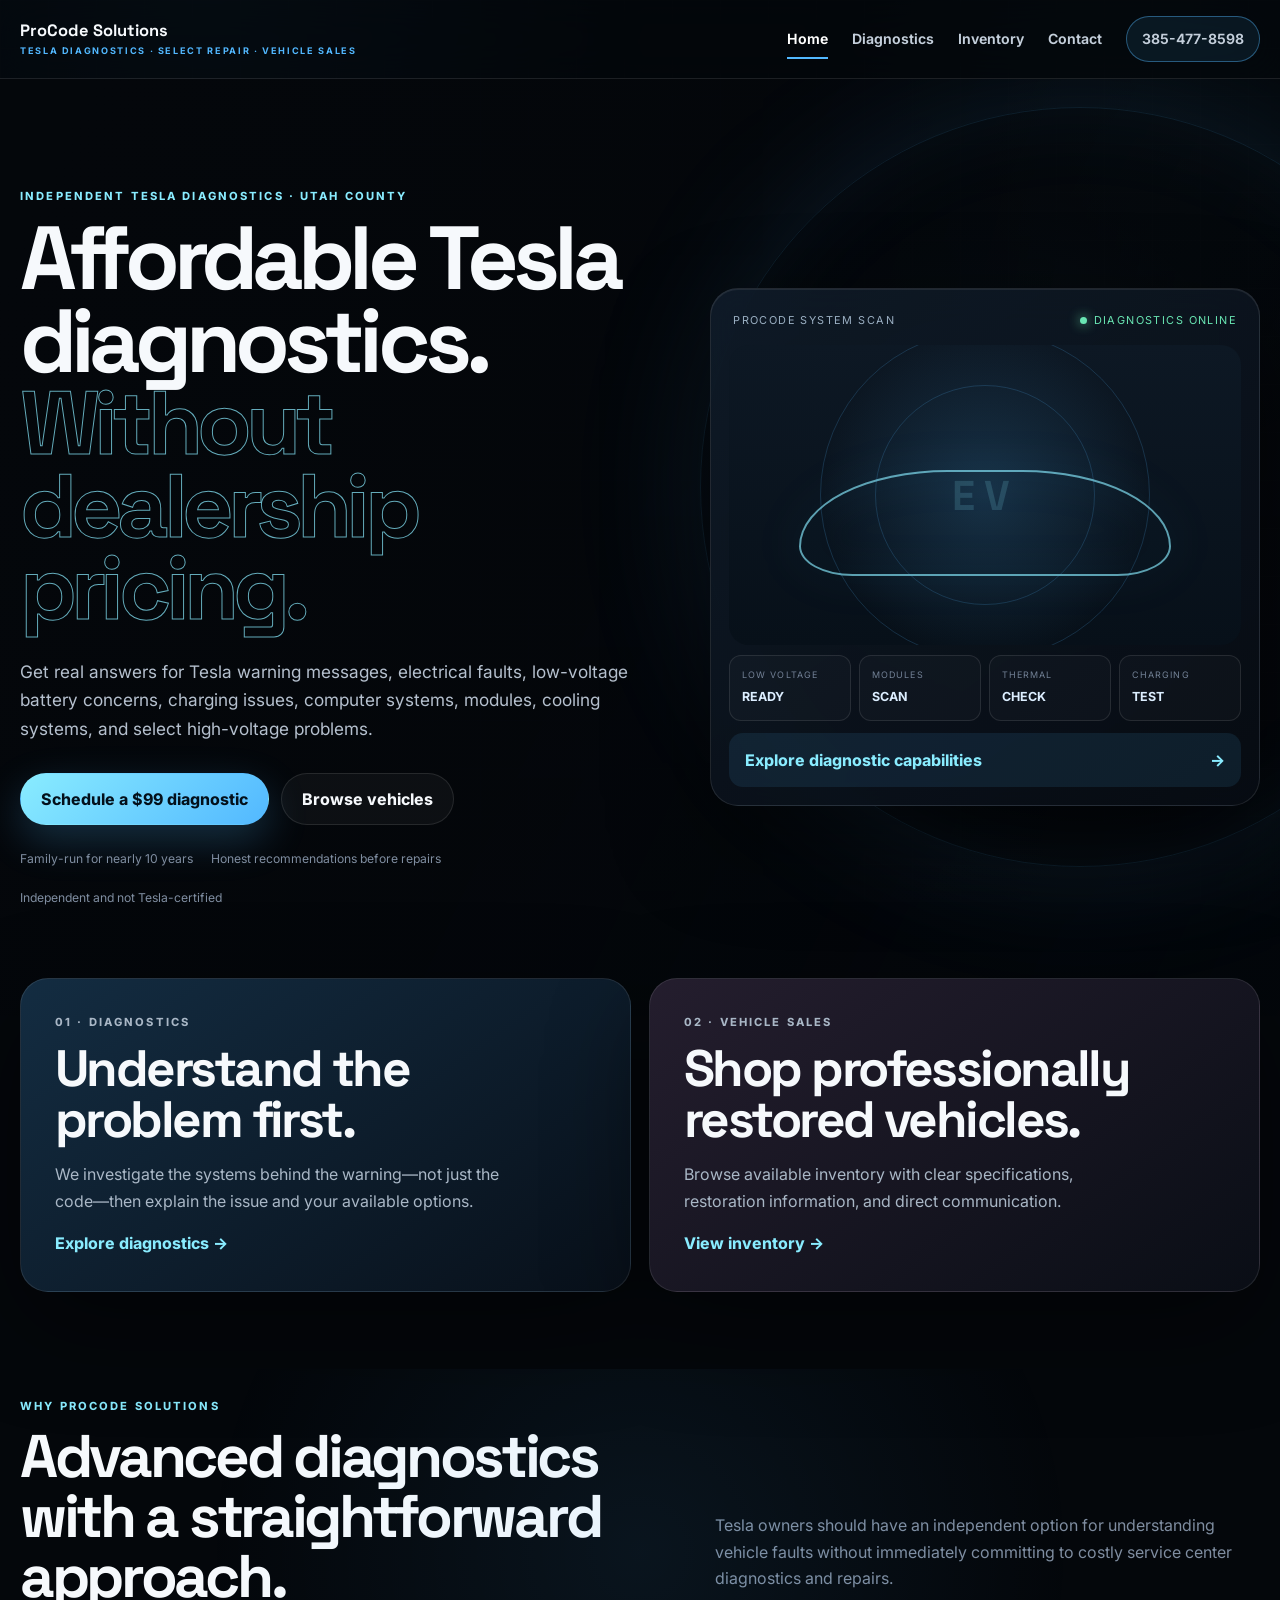
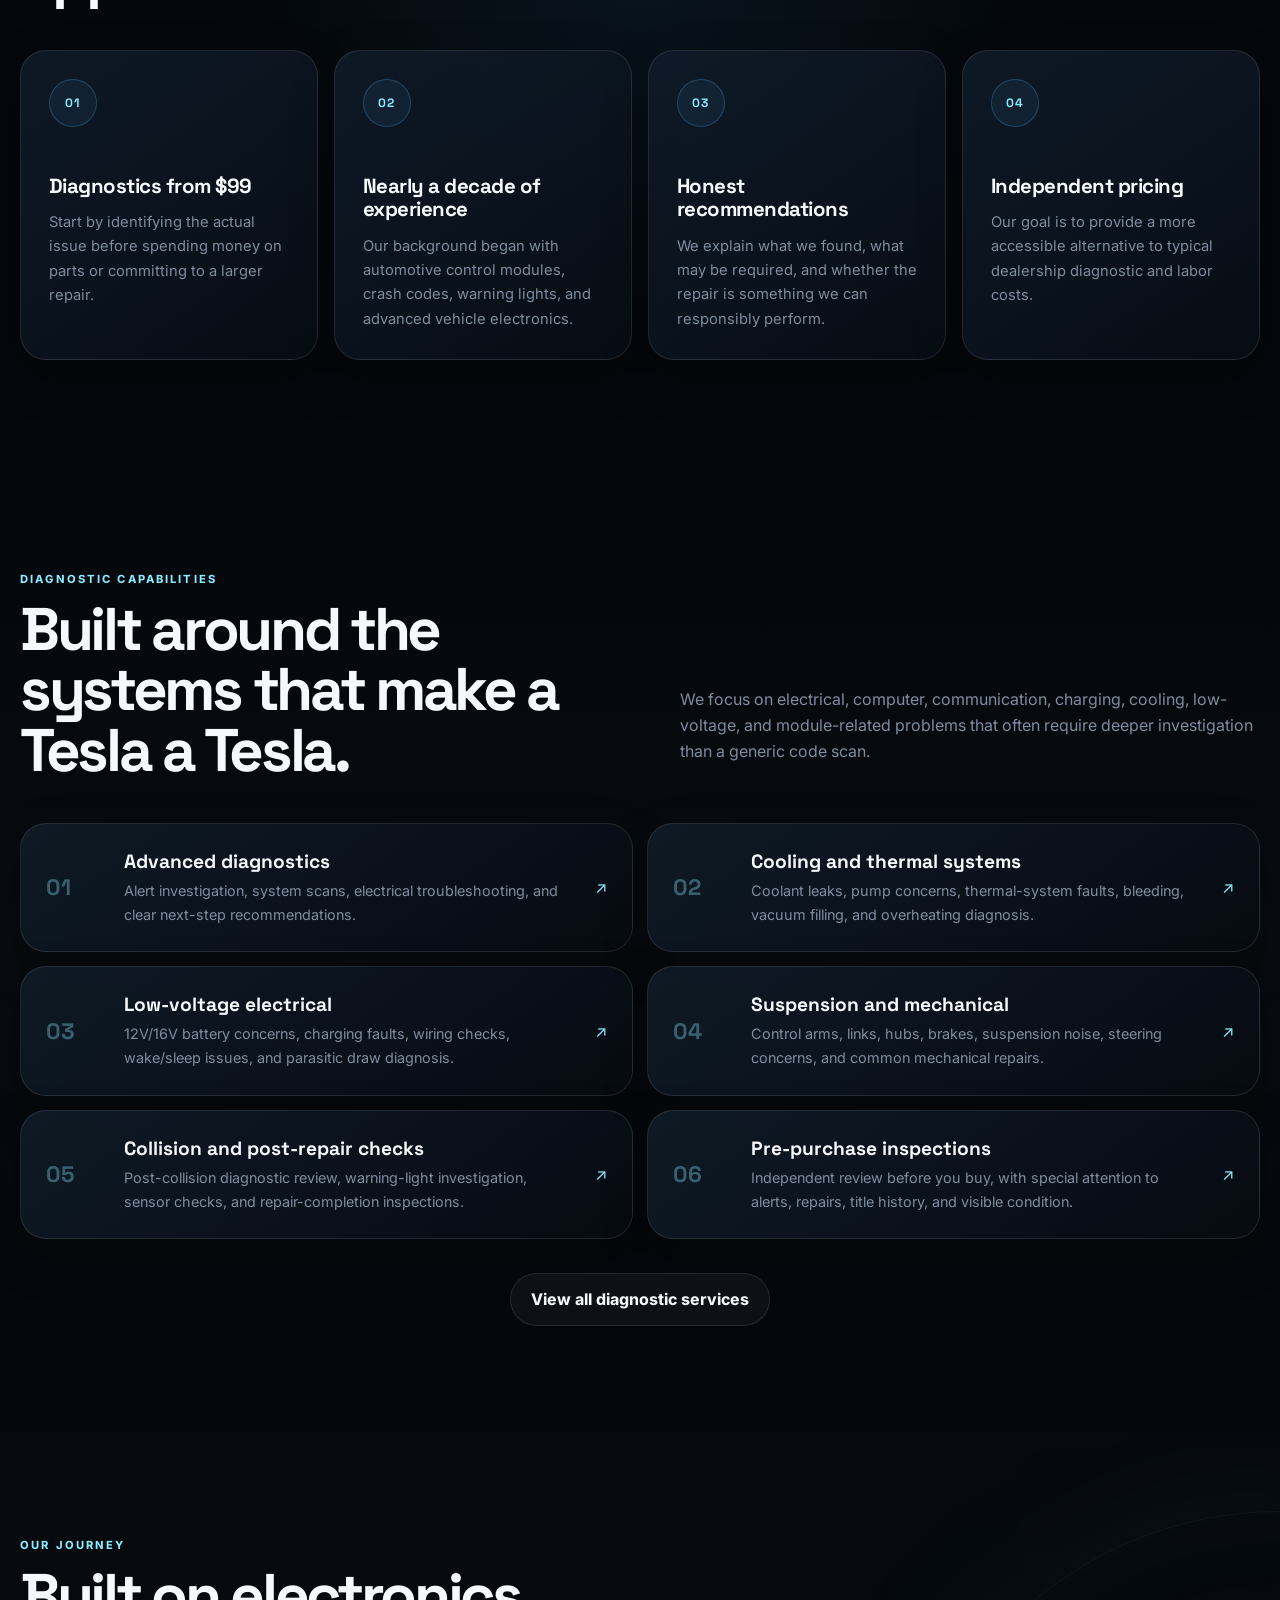
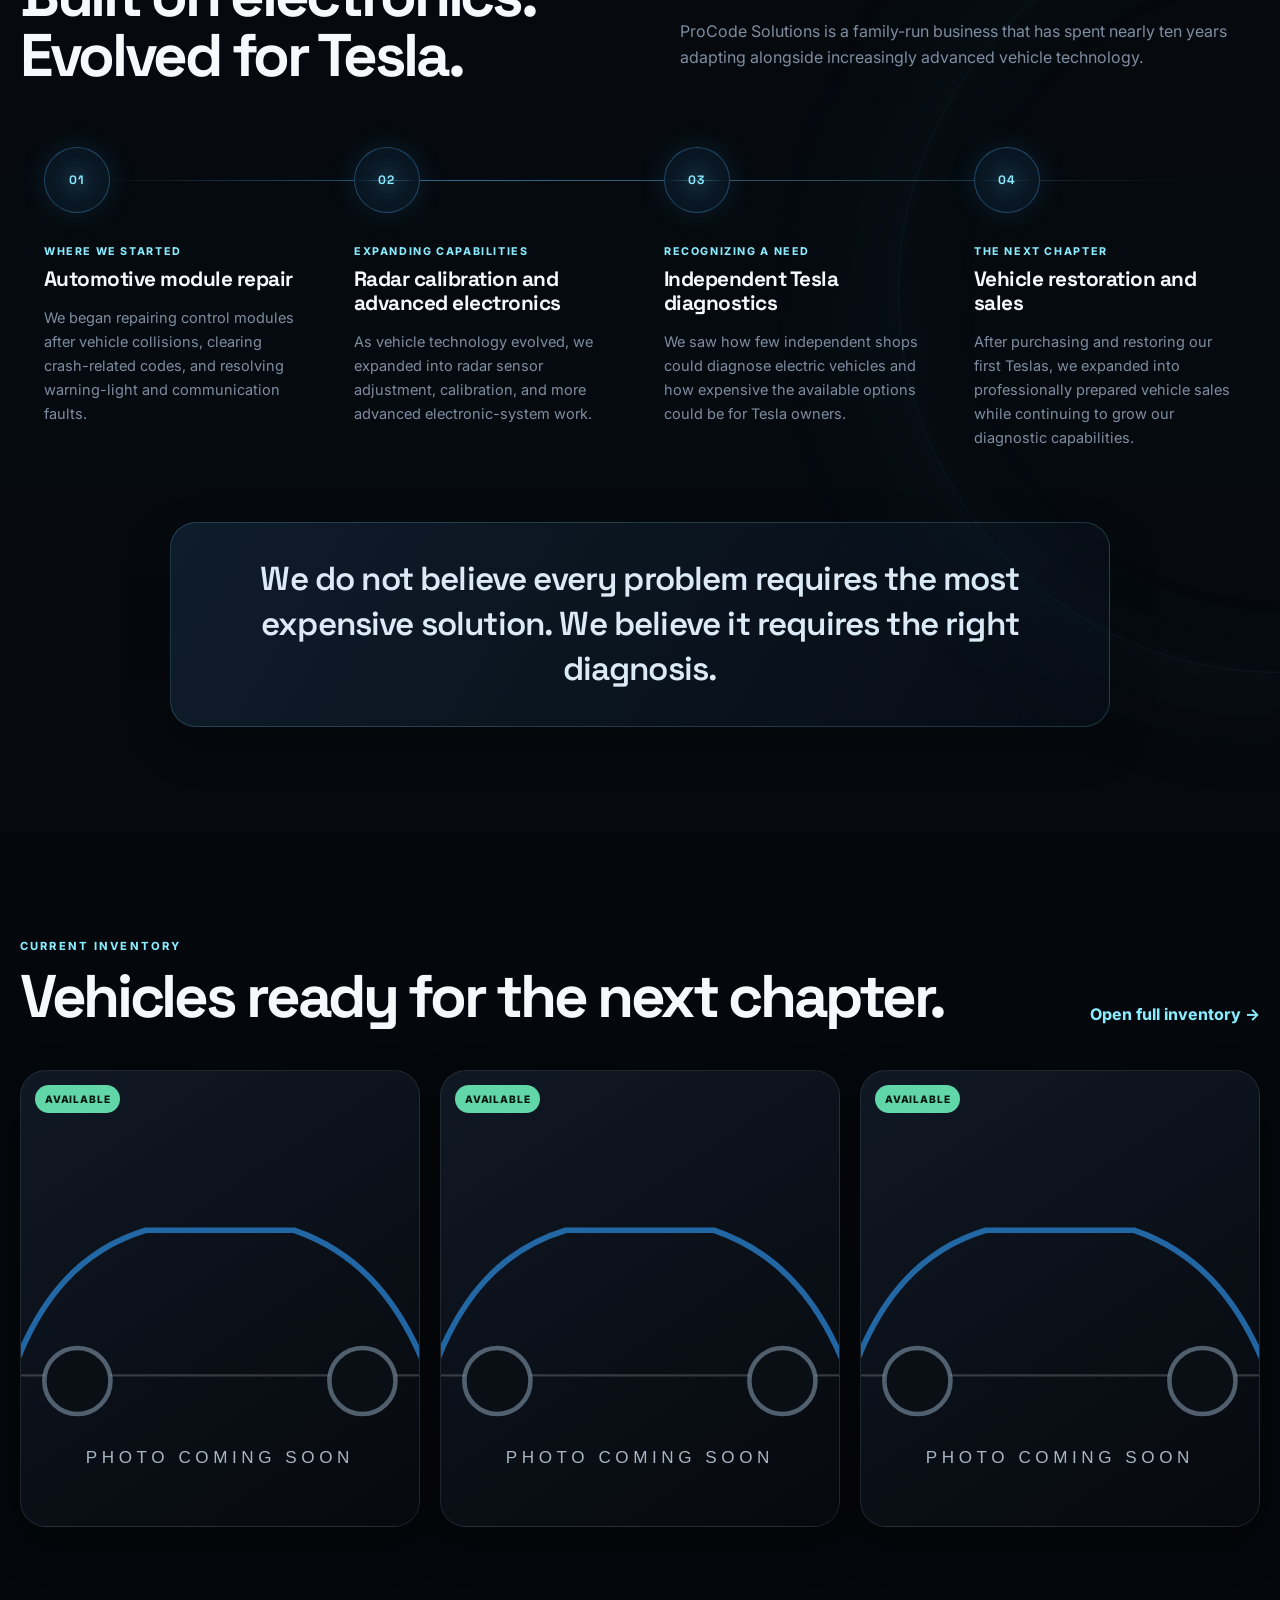
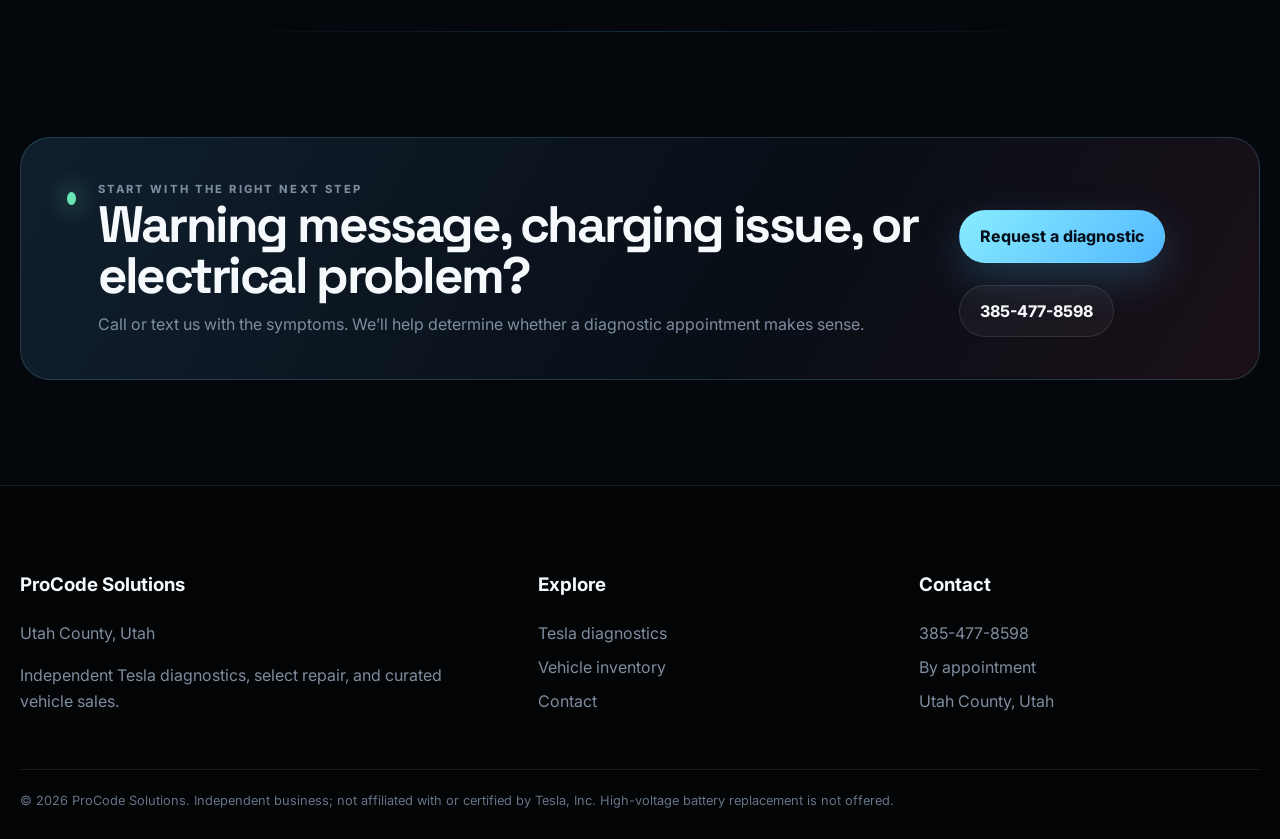
==== commit b1a201ed: "Build launch homepage and Our Journey section" ====
--- a/index.html
+++ b/index.html
@@ -1,8 +1,498 @@
-<!doctype html><html lang="en"><head><meta charset="utf-8"><meta name="viewport" content="width=device-width,initial-scale=1"><meta name="description" content="Independent Tesla diagnostics, select repair, and curated vehicle sales in Utah County."><title>ProCode Solutions | Tesla Diagnostics & Vehicle Sales</title><link rel="stylesheet" href="assets/style.css"><script src="assets/script.js" defer></script></head><body><a class="skip-link" href="#main">Skip to content</a>
-<header class="site-header"><div class="container nav"><a class="brand" href="index.html"><span data-business-name>ProCode Solutions</span><small>TESLA SYSTEMS · VEHICLE SALES</small></a><button class="menu-button" aria-label="Open navigation" aria-expanded="false">☰</button><nav class="nav-links" aria-label="Primary"><a href="index.html">Home</a><a href="service.html">Diagnostics</a><a href="inventory.html">Inventory</a><a href="contact.html">Contact</a><a class="nav-cta" data-phone-link href="tel:3854778598"><span data-phone-display>385-477-8598</span></a></nav></div></header>
-<main id="main"><section class="app-hero"><div class="hero-ambient"></div><div class="container app-hero-grid"><div class="hero-copy reveal"><p class="eyebrow">Independent Tesla specialists · Utah County</p><h1>Tesla intelligence.<br><span>Real answers.</span></h1><p class="hero-lead">Affordable diagnostics for Tesla electrical, computer, module, charging, cooling, low-voltage, and select high-voltage concerns—with select repairs available after diagnosis.</p><div class="button-row"><a class="button primary" href="contact.html?type=service">Book a $99 diagnostic</a><a class="button glass" href="inventory.html">Browse vehicles</a></div><div class="micro-trust"><span>Not affiliated with Tesla, Inc.</span><span>HV battery replacement not offered</span></div></div><div class="hero-console reveal"><div class="console-top"><span>PROCODE SYSTEM SCAN</span><span class="live-dot">SERVICE ONLINE</span></div><div class="vehicle-silhouette"><div class="scan-ring ring-a"></div><div class="scan-ring ring-b"></div><div class="car-line">EV</div></div><div class="system-grid"><div><span>LV SYSTEM</span><strong>READY</strong></div><div><span>MODULES</span><strong>SCAN</strong></div><div><span>THERMAL</span><strong>CHECK</strong></div><div><span>CHARGING</span><strong>TEST</strong></div></div><a href="service.html" class="console-action">Open diagnostics suite <span>→</span></a></div></div></section>
-<section class="mode-switch"><div class="container mode-grid"><a class="mode-card service-mode reveal" href="service.html"><div><p class="eyebrow">01 · Service</p><h2>Diagnose your Tesla.</h2><p>Understand the fault before committing to dealership pricing.</p></div><span>Explore diagnostics →</span></a><a class="mode-card sales-mode reveal" href="inventory.html"><div><p class="eyebrow">02 · Sales</p><h2>Find your next vehicle.</h2><p>Curated inventory, direct communication, transparent vehicle information.</p></div><span>View inventory →</span></a></div></section>
-<section class="section app-section"><div class="container"><div class="section-heading reveal"><div><p class="eyebrow">Diagnostic capabilities</p><h2>Built around the systems that make a Tesla a Tesla.</h2></div><p>We focus on faults that often require deeper electrical and computer-system investigation—not just a generic code scan.</p></div><div id="service-grid" class="service-app-grid" aria-live="polite"></div></div></section>
-<section class="section"><div class="container"><div class="section-heading reveal"><div><p class="eyebrow">Current inventory</p><h2>Vehicles ready for the next chapter.</h2></div><a class="text-link" href="inventory.html">Open full inventory →</a></div><div id="featured-inventory" class="inventory-grid" aria-live="polite"></div></div></section>
-<section class="section"><div class="container"><div class="app-cta reveal"><div><span class="cta-pulse"></span><div><p class="eyebrow">Start with the right next step</p><h2>Warning light, charging issue, or vehicle question?</h2><p>Call or text us with the symptoms. We’ll tell you whether a diagnostic appointment makes sense.</p></div></div><a class="button primary" href="tel:3854778598">385-477-8598</a></div></div></section></main>
-<footer class="site-footer"><div class="container"><div class="footer-grid"><div><h3 data-business-name>ProCode Solutions</h3><p data-city>Utah County, Utah</p><p data-tagline>Independent Tesla diagnostics, select repair, and curated vehicle sales.</p></div><div><h3>Explore</h3><div class="footer-links"><a href="service.html">Tesla diagnostics</a><a href="inventory.html">Inventory</a><a href="contact.html">Contact</a></div></div><div><h3>Contact</h3><div class="footer-links"><a data-phone-link href="tel:3854778598"><span data-phone-display>385-477-8598</span></a><span data-hours>By appointment</span><span data-city>Utah County</span></div></div></div><div class="footer-bottom">© <span data-year></span> <span data-business-name></span>. Independent business; not affiliated with or certified by Tesla, Inc.</div></div></footer></body></html>
+<!doctype html>
+<html lang="en">
+<head>
+  <meta charset="utf-8">
+
+  <meta
+    name="viewport"
+    content="width=device-width, initial-scale=1"
+  >
+
+  <meta
+    name="description"
+    content="Affordable independent Tesla diagnostics, select repair services, and professionally restored vehicle sales in Utah County."
+  >
+
+  <title>
+    ProCode Solutions | Affordable Tesla Diagnostics in Utah County
+  </title>
+
+  <link rel="stylesheet" href="assets/style.css">
+  <script src="assets/script.js" defer></script>
+</head>
+
+<body>
+  <a class="skip-link" href="#main">Skip to content</a>
+
+  <header class="site-header">
+    <div class="container nav">
+      <a class="brand" href="index.html">
+        <span data-business-name>ProCode Solutions</span>
+        <small>TESLA DIAGNOSTICS · SELECT REPAIR · VEHICLE SALES</small>
+      </a>
+
+      <button
+        class="menu-button"
+        aria-label="Open navigation"
+        aria-expanded="false"
+      >
+        ☰
+      </button>
+
+      <nav class="nav-links" aria-label="Primary">
+        <a href="index.html">Home</a>
+        <a href="service.html">Diagnostics</a>
+        <a href="inventory.html">Inventory</a>
+        <a href="contact.html">Contact</a>
+
+        <a
+          class="nav-cta"
+          data-phone-link
+          href="tel:3854778598"
+        >
+          <span data-phone-display>385-477-8598</span>
+        </a>
+      </nav>
+    </div>
+  </header>
+
+  <main id="main">
+
+    <!-- HERO -->
+    <section class="app-hero">
+      <div class="hero-ambient"></div>
+
+      <div class="container app-hero-grid">
+        <div class="hero-copy reveal">
+          <p class="eyebrow">
+            Independent Tesla diagnostics · Utah County
+          </p>
+
+          <h1>
+            Affordable Tesla diagnostics.
+            <br>
+            <span>Without dealership pricing.</span>
+          </h1>
+
+          <p class="hero-lead">
+            Get real answers for Tesla warning messages, electrical faults,
+            low-voltage battery concerns, charging issues, computer systems,
+            modules, cooling systems, and select high-voltage problems.
+          </p>
+
+          <div class="button-row">
+            <a
+              class="button primary"
+              href="contact.html?type=service"
+            >
+              Schedule a $99 diagnostic
+            </a>
+
+            <a
+              class="button glass"
+              href="inventory.html"
+            >
+              Browse vehicles
+            </a>
+          </div>
+
+          <div class="micro-trust">
+            <span>Family-run for nearly 10 years</span>
+            <span>Honest recommendations before repairs</span>
+            <span>Independent and not Tesla-certified</span>
+          </div>
+        </div>
+
+        <div class="hero-console reveal">
+          <div class="console-top">
+            <span>PROCODE SYSTEM SCAN</span>
+            <span class="live-dot">DIAGNOSTICS ONLINE</span>
+          </div>
+
+          <div class="vehicle-silhouette">
+            <div class="scan-ring ring-a"></div>
+            <div class="scan-ring ring-b"></div>
+            <div class="car-line">EV</div>
+          </div>
+
+          <div class="system-grid">
+            <div>
+              <span>LOW VOLTAGE</span>
+              <strong>READY</strong>
+            </div>
+
+            <div>
+              <span>MODULES</span>
+              <strong>SCAN</strong>
+            </div>
+
+            <div>
+              <span>THERMAL</span>
+              <strong>CHECK</strong>
+            </div>
+
+            <div>
+              <span>CHARGING</span>
+              <strong>TEST</strong>
+            </div>
+          </div>
+
+          <a href="service.html" class="console-action">
+            Explore diagnostic capabilities
+            <span>→</span>
+          </a>
+        </div>
+      </div>
+    </section>
+
+    <!-- TWO BUSINESS PATHS -->
+    <section class="mode-switch">
+      <div class="container mode-grid">
+
+        <a
+          class="mode-card service-mode reveal"
+          href="service.html"
+        >
+          <div>
+            <p class="eyebrow">01 · Diagnostics</p>
+            <h2>Understand the problem first.</h2>
+
+            <p>
+              We investigate the systems behind the warning—not just the
+              code—then explain the issue and your available options.
+            </p>
+          </div>
+
+          <span>Explore diagnostics →</span>
+        </a>
+
+        <a
+          class="mode-card sales-mode reveal"
+          href="inventory.html"
+        >
+          <div>
+            <p class="eyebrow">02 · Vehicle Sales</p>
+            <h2>Shop professionally restored vehicles.</h2>
+
+            <p>
+              Browse available inventory with clear specifications,
+              restoration information, and direct communication.
+            </p>
+          </div>
+
+          <span>View inventory →</span>
+        </a>
+
+      </div>
+    </section>
+
+    <!-- TRUST -->
+    <section class="section trust-section">
+      <div class="container">
+
+        <div class="section-heading reveal">
+          <div>
+            <p class="eyebrow">Why ProCode Solutions</p>
+            <h2>Advanced diagnostics with a straightforward approach.</h2>
+          </div>
+
+          <p>
+            Tesla owners should have an independent option for understanding
+            vehicle faults without immediately committing to costly service
+            center diagnostics and repairs.
+          </p>
+        </div>
+
+        <div class="trust-grid">
+
+          <article class="trust-card reveal">
+            <span class="trust-number">01</span>
+            <h3>Diagnostics from $99</h3>
+
+            <p>
+              Start by identifying the actual issue before spending money on
+              parts or committing to a larger repair.
+            </p>
+          </article>
+
+          <article class="trust-card reveal">
+            <span class="trust-number">02</span>
+            <h3>Nearly a decade of experience</h3>
+
+            <p>
+              Our background began with automotive control modules, crash
+              codes, warning lights, and advanced vehicle electronics.
+            </p>
+          </article>
+
+          <article class="trust-card reveal">
+            <span class="trust-number">03</span>
+            <h3>Honest recommendations</h3>
+
+            <p>
+              We explain what we found, what may be required, and whether the
+              repair is something we can responsibly perform.
+            </p>
+          </article>
+
+          <article class="trust-card reveal">
+            <span class="trust-number">04</span>
+            <h3>Independent pricing</h3>
+
+            <p>
+              Our goal is to provide a more accessible alternative to typical
+              dealership diagnostic and labor costs.
+            </p>
+          </article>
+
+        </div>
+      </div>
+    </section>
+
+    <!-- SERVICES -->
+    <section class="section app-section">
+      <div class="container">
+
+        <div class="section-heading reveal">
+          <div>
+            <p class="eyebrow">Diagnostic capabilities</p>
+
+            <h2>
+              Built around the systems that make a Tesla a Tesla.
+            </h2>
+          </div>
+
+          <p>
+            We focus on electrical, computer, communication, charging,
+            cooling, low-voltage, and module-related problems that often
+            require deeper investigation than a generic code scan.
+          </p>
+        </div>
+
+        <div
+          id="service-grid"
+          class="service-app-grid"
+          aria-live="polite"
+        ></div>
+
+        <div class="section-action reveal">
+          <a class="button glass" href="service.html">
+            View all diagnostic services
+          </a>
+        </div>
+
+      </div>
+    </section>
+
+    <!-- OUR JOURNEY -->
+    <section class="section journey-section">
+      <div class="container">
+
+        <div class="section-heading reveal">
+          <div>
+            <p class="eyebrow">Our journey</p>
+            <h2>Built on electronics. Evolved for Tesla.</h2>
+          </div>
+
+          <p>
+            ProCode Solutions is a family-run business that has spent nearly
+            ten years adapting alongside increasingly advanced vehicle
+            technology.
+          </p>
+        </div>
+
+        <div class="journey-timeline">
+
+          <article class="journey-step reveal">
+            <span class="journey-marker">01</span>
+
+            <div>
+              <p class="journey-label">Where we started</p>
+              <h3>Automotive module repair</h3>
+
+              <p>
+                We began repairing control modules after vehicle collisions,
+                clearing crash-related codes, and resolving warning-light and
+                communication faults.
+              </p>
+            </div>
+          </article>
+
+          <article class="journey-step reveal">
+            <span class="journey-marker">02</span>
+
+            <div>
+              <p class="journey-label">Expanding capabilities</p>
+              <h3>Radar calibration and advanced electronics</h3>
+
+              <p>
+                As vehicle technology evolved, we expanded into radar sensor
+                adjustment, calibration, and more advanced electronic-system
+                work.
+              </p>
+            </div>
+          </article>
+
+          <article class="journey-step reveal">
+            <span class="journey-marker">03</span>
+
+            <div>
+              <p class="journey-label">Recognizing a need</p>
+              <h3>Independent Tesla diagnostics</h3>
+
+              <p>
+                We saw how few independent shops could diagnose electric
+                vehicles and how expensive the available options could be for
+                Tesla owners.
+              </p>
+            </div>
+          </article>
+
+          <article class="journey-step reveal">
+            <span class="journey-marker">04</span>
+
+            <div>
+              <p class="journey-label">The next chapter</p>
+              <h3>Vehicle restoration and sales</h3>
+
+              <p>
+                After purchasing and restoring our first Teslas, we expanded
+                into professionally prepared vehicle sales while continuing
+                to grow our diagnostic capabilities.
+              </p>
+            </div>
+          </article>
+
+        </div>
+
+        <div class="journey-statement reveal">
+          <p>
+            We do not believe every problem requires the most expensive
+            solution. We believe it requires the right diagnosis.
+          </p>
+        </div>
+
+      </div>
+    </section>
+
+    <!-- INVENTORY -->
+    <section class="section inventory-preview-section">
+      <div class="container">
+
+        <div class="section-heading reveal">
+          <div>
+            <p class="eyebrow">Current inventory</p>
+            <h2>Vehicles ready for the next chapter.</h2>
+          </div>
+
+          <a class="text-link" href="inventory.html">
+            Open full inventory →
+          </a>
+        </div>
+
+        <div
+          id="featured-inventory"
+          class="inventory-grid"
+          aria-live="polite"
+        ></div>
+
+      </div>
+    </section>
+
+    <!-- FINAL CTA -->
+    <section class="section">
+      <div class="container">
+
+        <div class="app-cta reveal">
+          <div>
+            <span class="cta-pulse"></span>
+
+            <div>
+              <p class="eyebrow">Start with the right next step</p>
+
+              <h2>
+                Warning message, charging issue, or electrical problem?
+              </h2>
+
+              <p>
+                Call or text us with the symptoms. We’ll help determine
+                whether a diagnostic appointment makes sense.
+              </p>
+            </div>
+          </div>
+
+          <div class="button-row">
+            <a
+              class="button primary"
+              href="contact.html?type=service"
+            >
+              Request a diagnostic
+            </a>
+
+            <a class="button glass" href="tel:3854778598">
+              385-477-8598
+            </a>
+          </div>
+        </div>
+
+      </div>
+    </section>
+
+  </main>
+
+  <footer class="site-footer">
+    <div class="container">
+
+      <div class="footer-grid">
+
+        <div>
+          <h3 data-business-name>ProCode Solutions</h3>
+
+          <p data-city>Utah County, Utah</p>
+
+          <p data-tagline>
+            Independent Tesla diagnostics, select repair, and professionally
+            restored vehicle sales.
+          </p>
+        </div>
+
+        <div>
+          <h3>Explore</h3>
+
+          <div class="footer-links">
+            <a href="service.html">Tesla diagnostics</a>
+            <a href="inventory.html">Vehicle inventory</a>
+            <a href="contact.html">Contact</a>
+          </div>
+        </div>
+
+        <div>
+          <h3>Contact</h3>
+
+          <div class="footer-links">
+            <a
+              data-phone-link
+              href="tel:3854778598"
+            >
+              <span data-phone-display>385-477-8598</span>
+            </a>
+
+            <span data-hours>By appointment</span>
+            <span data-city>Utah County</span>
+          </div>
+        </div>
+
+      </div>
+
+      <div class="footer-bottom">
+        © <span data-year></span>
+        <span data-business-name>ProCode Solutions</span>.
+
+        Independent business; not affiliated with or certified by Tesla,
+        Inc. High-voltage battery replacement is not offered.
+      </div>
+
+    </div>
+  </footer>
+</body>
+</html>
--- a/assets/style.css
+++ b/assets/style.css
@@ -1,30 +1,1818 @@
 @import url('https://fonts.googleapis.com/css2?family=Inter:wght@400;500;600;700&family=Space+Grotesk:wght@500;600;700&display=swap');
 
-:root{
-  --bg-0:#04070b;--bg-1:#07101a;--surface-1:#0b1520;--surface-2:#101d2b;--surface-3:#152538;
-  --text-1:#f6f9fc;--text-2:#b5c0ce;--text-3:#7f8da0;--line:rgba(255,255,255,.10);
-  --brand:#52b8ff;--brand-2:#89ecff;--success:#69e6b3;--warning:#ffbf69;--danger:#ff6373;
-  --radius-sm:12px;--radius-md:18px;--radius-lg:26px;--radius-xl:34px;
-  --shadow-1:0 18px 45px rgba(0,0,0,.26);--shadow-2:0 35px 100px rgba(0,0,0,.46);
-  --space-1:.5rem;--space-2:.75rem;--space-3:1rem;--space-4:1.5rem;--space-5:2rem;--space-6:3rem;--space-7:4.5rem;--space-8:7rem;
-  --ease:cubic-bezier(.2,.8,.2,1);--header-h:78px;
-}
-*{box-sizing:border-box}html{scroll-behavior:smooth}body{margin:0;background:var(--bg-0);color:var(--text-1);font:16px/1.65 Inter,system-ui,sans-serif;min-height:100vh}
-body:before{content:"";position:fixed;inset:0;z-index:-2;pointer-events:none;background:radial-gradient(circle at 16% 0,rgba(82,184,255,.12),transparent 30%),radial-gradient(circle at 88% 16%,rgba(137,236,255,.06),transparent 24%),linear-gradient(rgba(255,255,255,.018) 1px,transparent 1px),linear-gradient(90deg,rgba(255,255,255,.018) 1px,transparent 1px);background-size:auto,auto,48px 48px,48px 48px}
-body:after{content:"";position:fixed;inset:0;z-index:-1;pointer-events:none;background:linear-gradient(180deg,rgba(4,7,11,.1),rgba(4,7,11,.72))}
-a{color:inherit;text-decoration:none}img{display:block;max-width:100%}button,input,select,textarea{font:inherit}.container{width:min(1240px,calc(100% - 40px));margin-inline:auto}.skip-link{position:fixed;left:16px;top:-100px;z-index:1000;padding:10px 14px;background:white;color:black;border-radius:10px}.skip-link:focus{top:16px}
-.site-header{position:sticky;top:0;z-index:50;background:rgba(4,7,11,.74);backdrop-filter:blur(20px);border-bottom:1px solid var(--line)}.nav{height:var(--header-h);display:flex;align-items:center;justify-content:space-between;gap:24px}.brand{display:flex;flex-direction:column;font:700 1.03rem/1 Space Grotesk}.brand small,.brand>span+span{margin-top:7px;color:var(--brand);font:700 .57rem/1 Inter;letter-spacing:.18em;text-transform:uppercase}.nav-links{display:flex;align-items:center;gap:24px}.nav-links a{position:relative;color:#c4cfdb;font-size:.88rem;font-weight:650}.nav-links a:not(.nav-cta):after{content:"";position:absolute;left:0;right:100%;bottom:-8px;height:2px;background:var(--brand);transition:right .25s var(--ease)}.nav-links a:hover,.nav-links a[aria-current="page"]{color:#fff}.nav-links a:hover:after,.nav-links a[aria-current="page"]:after{right:0}.nav-cta{padding:10px 15px;border:1px solid rgba(82,184,255,.42);border-radius:999px;background:rgba(82,184,255,.09)}.menu-button{display:none;border:1px solid var(--line);background:rgba(255,255,255,.03);color:white;border-radius:10px;width:44px;height:44px}
-.eyebrow{margin:0 0 12px;color:var(--brand-2);font-weight:750;font-size:.7rem;letter-spacing:.19em;text-transform:uppercase}.app-hero{min-height:760px;display:grid;align-items:center;position:relative;overflow:hidden;background:linear-gradient(115deg,#04070b 5%,rgba(4,7,11,.9) 54%,rgba(4,7,11,.5)),radial-gradient(circle at 76% 42%,rgba(82,184,255,.19),transparent 26%)}.hero-ambient{position:absolute;width:760px;height:760px;right:-180px;top:3%;border:1px solid rgba(82,184,255,.13);border-radius:50%;box-shadow:0 0 140px rgba(82,184,255,.12),inset 0 0 100px rgba(82,184,255,.06)}.app-hero-grid{position:relative;z-index:2;display:grid;grid-template-columns:1.06fr .94fr;gap:70px;align-items:center;padding:108px 0}.hero-copy h1{font:700 clamp(3.8rem,7vw,7rem)/.92 Space Grotesk;letter-spacing:-.065em;margin:0 0 28px}.hero-copy h1 span{color:transparent;-webkit-text-stroke:1px rgba(137,236,255,.72)}.hero-lead{max-width:700px;color:var(--text-2);font-size:1.08rem}.button-row{display:flex;gap:12px;flex-wrap:wrap;margin-top:30px}.button{display:inline-flex;align-items:center;justify-content:center;min-height:50px;padding:12px 20px;border-radius:999px;border:1px solid transparent;font-weight:750;transition:transform .25s var(--ease),border-color .25s,background .25s}.button:hover{transform:translateY(-2px)}.button.primary{background:linear-gradient(135deg,var(--brand-2),var(--brand));color:#03101b;box-shadow:0 15px 42px rgba(82,184,255,.23)}.button.secondary,.button.glass{background:rgba(255,255,255,.04);border-color:var(--line)}.micro-trust{display:flex;gap:18px;flex-wrap:wrap;margin-top:24px;color:var(--text-3);font-size:.76rem}.hero-console,.app-card,.form-card,.info-card,.disclosure-box,.feature-box{border:1px solid var(--line);background:linear-gradient(145deg,rgba(17,29,43,.84),rgba(7,12,19,.92));box-shadow:var(--shadow-1)}.hero-console{padding:18px;border-radius:28px;box-shadow:var(--shadow-2),inset 0 1px rgba(255,255,255,.08);backdrop-filter:blur(18px)}.console-top{display:flex;justify-content:space-between;color:#9bb0c3;font-size:.68rem;letter-spacing:.13em;padding:5px 4px 15px}.live-dot{color:var(--success)}.live-dot:before{content:"";display:inline-block;width:7px;height:7px;background:var(--success);border-radius:50%;margin-right:7px;box-shadow:0 0 12px var(--success)}.vehicle-silhouette{height:300px;border-radius:20px;position:relative;display:grid;place-items:center;overflow:hidden;background:radial-gradient(circle,rgba(82,184,255,.18),transparent 55%),linear-gradient(180deg,#0d1824,#071019)}.vehicle-silhouette:before{content:"";position:absolute;width:72%;height:34%;border:2px solid rgba(137,236,255,.65);border-top-left-radius:50% 90%;border-top-right-radius:50% 90%;border-bottom-left-radius:18% 35%;border-bottom-right-radius:18% 35%;filter:drop-shadow(0 0 18px rgba(82,184,255,.55));transform:translateY(28px)}.car-line{font:700 2.6rem Space Grotesk;color:rgba(137,236,255,.16);letter-spacing:.2em}.scan-ring{position:absolute;border:1px solid rgba(82,184,255,.18);border-radius:50%;animation:pulse 3.6s ease-in-out infinite}.ring-a{width:220px;height:220px}.ring-b{width:330px;height:330px;animation-delay:.8s}@keyframes pulse{50%{transform:scale(1.04);opacity:.48}}.system-grid{display:grid;grid-template-columns:repeat(4,1fr);gap:8px;margin-top:10px}.system-grid div{padding:12px;border:1px solid var(--line);border-radius:12px;background:rgba(255,255,255,.025)}.system-grid span,.system-grid strong{display:block}.system-grid span{font-size:.56rem;color:#728196;letter-spacing:.12em}.system-grid strong{font-size:.78rem;margin-top:4px;color:#dceeff}.console-action{display:flex;justify-content:space-between;margin-top:12px;padding:14px 16px;border-radius:14px;background:rgba(82,184,255,.1);color:var(--brand-2);font-weight:750}
-.mode-switch{margin-top:-38px;position:relative;z-index:4}.mode-grid{display:grid;grid-template-columns:1fr 1fr;gap:18px}.mode-card{min-height:270px;padding:34px;border-radius:28px;border:1px solid var(--line);display:flex;flex-direction:column;justify-content:space-between;box-shadow:var(--shadow-2);transition:transform .3s var(--ease),border-color .3s}.mode-card:hover{transform:translateY(-5px);border-color:rgba(82,184,255,.35)}.service-mode{background:linear-gradient(145deg,rgba(20,46,68,.96),rgba(8,16,26,.98))}.sales-mode{background:linear-gradient(145deg,rgba(38,31,48,.95),rgba(10,14,22,.98))}.mode-card h2{font:700 clamp(2rem,4vw,3.5rem)/1 Space Grotesk;letter-spacing:-.05em;margin:0}.mode-card p{color:#a9b7c6;max-width:470px}.mode-card>span{font-weight:750;color:var(--brand-2)}
-.section{padding:105px 0}.app-section{background:linear-gradient(180deg,transparent,rgba(255,255,255,.02),transparent)}.section-heading{display:flex;justify-content:space-between;align-items:end;gap:40px;margin-bottom:42px}.section-heading h2,.detail-section h2{font:700 clamp(2.3rem,4.7vw,4.3rem)/1 Space Grotesk;letter-spacing:-.055em;margin:0}.section-heading>p{max-width:580px;color:var(--text-3)}.service-app-grid,.service-grid{display:grid;grid-template-columns:repeat(2,1fr);gap:14px}.service-tile{display:grid;grid-template-columns:58px 1fr auto;gap:20px;align-items:center;padding:25px;border-radius:var(--radius-lg);transition:transform .25s var(--ease),border-color .25s}.service-tile:hover{transform:translateY(-3px);border-color:rgba(82,184,255,.3)}.service-index{font:700 1.4rem Space Grotesk;color:rgba(137,236,255,.35)}.service-tile h3{font:700 1.2rem Space Grotesk;margin:0 0 5px}.service-tile p{margin:0;color:var(--text-3);font-size:.9rem}.service-arrow{color:var(--brand-2)}
-.inventory-grid{display:grid;grid-template-columns:repeat(3,1fr);gap:20px}.vehicle-card{overflow:hidden;border-radius:var(--radius-lg);transition:transform .3s var(--ease),border-color .3s}.vehicle-card:hover{transform:translateY(-6px);border-color:rgba(82,184,255,.35)}.vehicle-image{position:relative;aspect-ratio:4/3;background:#0d1520;overflow:hidden}.vehicle-image img{width:100%;height:100%;object-fit:cover;transition:transform .45s var(--ease)}.vehicle-card:hover img{transform:scale(1.04)}.badge{display:inline-flex;padding:6px 10px;border-radius:999px;font-size:.64rem;font-weight:800;letter-spacing:.08em;text-transform:uppercase;background:rgba(255,255,255,.08)}.vehicle-image .badge{position:absolute;z-index:2;top:14px;left:14px}.badge.available{background:rgba(105,230,179,.92);color:#04140e}.badge.coming-soon{background:var(--warning);color:#1b1103}.badge.sale-pending{background:#d8c5ff;color:#160d25}.badge.sold{background:#7c8796;color:white}.vehicle-card-body{padding:21px}.card-topline{display:flex;justify-content:space-between;gap:12px;color:#6f7d90;font-size:.7rem;text-transform:uppercase;letter-spacing:.08em}.vehicle-card h3{font:700 1.35rem Space Grotesk;margin:10px 0 5px}.vehicle-meta{color:var(--text-3);margin:0}.vehicle-card-footer{display:flex;justify-content:space-between;align-items:center;gap:14px;margin-top:18px;padding-top:16px;border-top:1px solid var(--line)}.text-link{color:var(--brand-2);font-weight:750}.skeleton{min-height:330px;border-radius:var(--radius-lg);background:linear-gradient(90deg,#0c1520 25%,#142131 50%,#0c1520 75%);background-size:200% 100%;animation:shimmer 1.3s infinite}@keyframes shimmer{to{background-position:-200% 0}}
-.app-cta{padding:42px 46px;border:1px solid rgba(137,236,255,.17);border-radius:30px;background:linear-gradient(120deg,#101f2e,#080e16 60%,#1b1018);display:flex;justify-content:space-between;align-items:center;gap:30px}.app-cta>div{display:flex;gap:22px;align-items:flex-start}.cta-pulse{width:13px;height:13px;background:var(--success);border-radius:50%;box-shadow:0 0 25px var(--success);margin-top:12px}.app-cta h2{font:700 clamp(2rem,4vw,3.4rem)/1 Space Grotesk;letter-spacing:-.05em;margin:0 0 10px}.app-cta p{margin:0;color:var(--text-3)}
-.page-hero{padding:125px 0 80px;background:radial-gradient(circle at 75% 25%,rgba(82,184,255,.15),transparent 28%),linear-gradient(135deg,#0c1622,#04070b);border-bottom:1px solid var(--line)}.page-hero h1,.vehicle-summary h1{font:700 clamp(3rem,6vw,5.7rem)/.95 Space Grotesk;letter-spacing:-.06em;margin:0 0 20px}.page-hero p{max-width:760px;color:var(--text-3);font-size:1.06rem}.filters{display:grid;grid-template-columns:1fr 230px auto;gap:12px;padding:15px;border:1px solid var(--line);border-radius:18px;margin-bottom:25px;background:rgba(255,255,255,.025)}input,select,textarea,.input{width:100%;padding:13px 14px;border:1px solid var(--line);border-radius:12px;background:#09111a;color:white;outline:none;transition:border-color .2s,box-shadow .2s}input:focus,select:focus,textarea:focus,.input:focus{border-color:rgba(82,184,255,.7);box-shadow:0 0 0 4px rgba(82,184,255,.12)}textarea{min-height:150px}.filter-count{align-self:center;color:var(--text-3)}.feature-grid{display:grid;grid-template-columns:repeat(3,1fr);gap:18px}.feature-box,.form-card,.info-card,.disclosure-box{padding:30px;border-radius:var(--radius-lg)}.feature-box h3{font:700 1.3rem Space Grotesk}.feature-box p{color:var(--text-3)}.number{color:rgba(137,236,255,.3);font:700 2.3rem Space Grotesk}.form-layout{display:grid;grid-template-columns:1fr .75fr;gap:30px}.form-grid{display:grid;grid-template-columns:1fr 1fr;gap:16px}.form-field{display:grid;gap:7px}.form-field.full{grid-column:1/-1}.form-field label{font-size:.82rem;color:var(--text-2);font-weight:650}.info-card h2{font:700 2rem Space Grotesk}.notice{padding:17px;border-left:3px solid var(--danger);background:rgba(255,99,115,.08);color:var(--text-3);margin-top:24px}
-.vehicle-detail{padding:70px 0 110px}.vehicle-detail-grid{display:grid;grid-template-columns:1.45fr .75fr;gap:34px;align-items:start}.main-photo{aspect-ratio:4/3;border-radius:var(--radius-lg);overflow:hidden;background:var(--surface-1);border:1px solid var(--line)}.main-photo img{width:100%;height:100%;object-fit:cover}.thumbnail-row{display:grid;grid-template-columns:repeat(6,1fr);gap:8px;margin-top:10px}.thumbnail{padding:0;border:1px solid var(--line);border-radius:10px;overflow:hidden;background:none;cursor:pointer;aspect-ratio:4/3}.thumbnail.active{border-color:var(--brand)}.thumbnail img{width:100%;height:100%;object-fit:cover}.vehicle-summary{position:sticky;top:100px;padding:30px;border-radius:var(--radius-lg)}.vehicle-summary h1{font-size:clamp(2.2rem,4vw,3.6rem);margin-top:15px}.detail-price{font-size:2rem;font-weight:800}.detail-mileage{color:var(--text-3)}.detail-section{margin-top:48px;padding-top:48px;border-top:1px solid var(--line)}.spec-grid{display:grid;grid-template-columns:repeat(3,1fr);gap:1px;background:var(--line);border:1px solid var(--line);border-radius:20px;overflow:hidden;margin-top:25px}.spec-grid div{padding:20px;background:var(--surface-1)}.spec-grid span{display:block;color:var(--text-3);font-size:.78rem}.two-column{display:grid;grid-template-columns:1fr 1fr;gap:35px}.check-list{list-style:none;padding:0}.check-list li{padding:10px 0;border-bottom:1px solid var(--line)}.check-list li:before{content:'✓';color:var(--success);margin-right:9px}.empty-state{grid-column:1/-1;padding:40px;text-align:center;border:1px dashed var(--line);border-radius:20px;color:var(--text-3)}
-.process-grid{display:grid;grid-template-columns:repeat(4,1fr);gap:16px}.process-grid article{padding:26px;border:1px solid var(--line);border-radius:var(--radius-lg);background:rgba(255,255,255,.025)}.process-grid span{color:var(--brand-2);font-weight:800}.process-grid h3{font:700 1.15rem Space Grotesk}.process-grid p,.story-panel p{color:var(--text-3)}.alt{background:rgba(255,255,255,.016)}
-.site-footer{padding:65px 0 28px;border-top:1px solid var(--line);background:#020405}.footer-grid{display:grid;grid-template-columns:1.4fr 1fr 1fr;gap:40px}.footer-grid p,.footer-links a,.footer-links span{color:#7f8d9f}.footer-links{display:grid;gap:8px}.footer-bottom{margin-top:38px;padding-top:20px;border-top:1px solid var(--line);color:#667487;font-size:.8rem}.reveal{opacity:0;transform:translateY(18px);transition:.7s var(--ease)}.reveal.is-visible{opacity:1;transform:none}
-.toast{position:fixed;right:20px;bottom:20px;z-index:100;padding:14px 18px;border:1px solid var(--line);border-radius:14px;background:#0b1520;box-shadow:var(--shadow-2);transform:translateY(30px);opacity:0;transition:.3s}.toast.show{transform:none;opacity:1}
-/* Mission Control preview */.mc-body{background:#05080d}.mc-shell{display:grid;grid-template-columns:260px 1fr;min-height:100vh}.mc-sidebar{padding:24px;border-right:1px solid var(--line);background:#070c13}.mc-logo{font:700 1.1rem Space Grotesk;margin-bottom:34px}.mc-logo small{display:block;color:var(--brand);font:700 .58rem Inter;letter-spacing:.16em;margin-top:7px}.mc-nav{display:grid;gap:8px}.mc-nav a{padding:12px 14px;border-radius:12px;color:var(--text-2)}.mc-nav a.active,.mc-nav a:hover{background:rgba(82,184,255,.1);color:white}.mc-main{padding:32px}.mc-topbar{display:flex;justify-content:space-between;align-items:center;gap:20px;margin-bottom:28px}.mc-topbar h1{font:700 clamp(2rem,4vw,3.3rem) Space Grotesk;margin:0}.mc-grid{display:grid;grid-template-columns:repeat(4,1fr);gap:16px}.metric-card{padding:22px;border:1px solid var(--line);border-radius:20px;background:linear-gradient(145deg,var(--surface-2),var(--surface-1))}.metric-card span{color:var(--text-3);font-size:.78rem}.metric-card strong{display:block;font:700 2rem Space Grotesk;margin-top:8px}.mc-panel{margin-top:18px;padding:24px;border:1px solid var(--line);border-radius:22px;background:rgba(255,255,255,.025)}.workflow-list{display:grid;gap:12px}.workflow-row{display:grid;grid-template-columns:1.2fr 1fr auto;gap:18px;align-items:center;padding:16px;border:1px solid var(--line);border-radius:14px}.progress{height:8px;border-radius:999px;background:#172231;overflow:hidden}.progress span{display:block;height:100%;background:linear-gradient(90deg,var(--brand),var(--brand-2));border-radius:999px}
-@media(max-width:980px){.menu-button{display:grid;place-items:center}.nav-links{display:none;position:absolute;top:var(--header-h);left:0;right:0;padding:22px;flex-direction:column;align-items:stretch;background:#070c13;border-bottom:1px solid var(--line)}.nav-links.open{display:flex}.app-hero-grid,.vehicle-detail-grid,.form-layout,.two-column{grid-template-columns:1fr}.hero-console{max-width:650px}.mode-grid,.service-app-grid,.service-grid{grid-template-columns:1fr}.inventory-grid,.feature-grid{grid-template-columns:repeat(2,1fr)}.vehicle-summary{position:static}.footer-grid{grid-template-columns:1fr 1fr}.filters{grid-template-columns:1fr 1fr}.filter-count{grid-column:1/-1}.app-cta{align-items:flex-start;flex-direction:column}.process-grid{grid-template-columns:repeat(2,1fr)}.mc-shell{grid-template-columns:1fr}.mc-sidebar{display:none}.mc-grid{grid-template-columns:repeat(2,1fr)}}
-@media(max-width:640px){.container{width:min(100% - 24px,1240px)}.app-hero-grid{padding:80px 0}.hero-copy h1{font-size:3.55rem}.hero-console{padding:12px}.vehicle-silhouette{height:230px}.system-grid{grid-template-columns:1fr 1fr}.section{padding:72px 0}.section-heading{align-items:flex-start;flex-direction:column}.inventory-grid,.feature-grid,.form-grid,.spec-grid,.footer-grid,.process-grid{grid-template-columns:1fr}.mode-card{min-height:240px;padding:26px}.app-cta{padding:30px 24px}.thumbnail-row{grid-template-columns:repeat(4,1fr)}.page-hero{padding:95px 0 58px}.page-hero h1{font-size:3.4rem}.filters{grid-template-columns:1fr}.mc-main{padding:20px}.mc-grid{grid-template-columns:1fr}.workflow-row{grid-template-columns:1fr}.vehicle-card-footer{align-items:flex-start;flex-direction:column}}
-@media(prefers-reduced-motion:reduce){html{scroll-behavior:auto}*,*:before,*:after{animation:none!important;transition:none!important}.reveal{opacity:1;transform:none}}
+:root {
+  --bg-0: #04070b;
+  --bg-1: #07101a;
+  --surface-1: #0b1520;
+  --surface-2: #101d2b;
+  --surface-3: #152538;
+
+  --text-1: #f6f9fc;
+  --text-2: #b5c0ce;
+  --text-3: #7f8da0;
+
+  --line: rgba(255, 255, 255, .10);
+
+  --brand: #52b8ff;
+  --brand-2: #89ecff;
+  --success: #69e6b3;
+  --warning: #ffbf69;
+  --danger: #ff6373;
+
+  --radius-sm: 12px;
+  --radius-md: 18px;
+  --radius-lg: 26px;
+  --radius-xl: 34px;
+
+  --shadow-1: 0 18px 45px rgba(0, 0, 0, .26);
+  --shadow-2: 0 35px 100px rgba(0, 0, 0, .46);
+
+  --space-1: .5rem;
+  --space-2: .75rem;
+  --space-3: 1rem;
+  --space-4: 1.5rem;
+  --space-5: 2rem;
+  --space-6: 3rem;
+  --space-7: 4.5rem;
+  --space-8: 7rem;
+
+  --ease: cubic-bezier(.2, .8, .2, 1);
+  --header-h: 78px;
+}
+
+* {
+  box-sizing: border-box;
+}
+
+html {
+  scroll-behavior: smooth;
+}
+
+body {
+  margin: 0;
+  min-height: 100vh;
+  background: var(--bg-0);
+  color: var(--text-1);
+  font: 16px/1.65 Inter, system-ui, sans-serif;
+}
+
+body:before {
+  content: "";
+  position: fixed;
+  inset: 0;
+  z-index: -2;
+  pointer-events: none;
+  background:
+    radial-gradient(
+      circle at 16% 0,
+      rgba(82, 184, 255, .12),
+      transparent 30%
+    ),
+    radial-gradient(
+      circle at 88% 16%,
+      rgba(137, 236, 255, .06),
+      transparent 24%
+    ),
+    linear-gradient(
+      rgba(255, 255, 255, .018) 1px,
+      transparent 1px
+    ),
+    linear-gradient(
+      90deg,
+      rgba(255, 255, 255, .018) 1px,
+      transparent 1px
+    );
+  background-size:
+    auto,
+    auto,
+    48px 48px,
+    48px 48px;
+}
+
+body:after {
+  content: "";
+  position: fixed;
+  inset: 0;
+  z-index: -1;
+  pointer-events: none;
+  background:
+    linear-gradient(
+      180deg,
+      rgba(4, 7, 11, .1),
+      rgba(4, 7, 11, .72)
+    );
+}
+
+a {
+  color: inherit;
+  text-decoration: none;
+}
+
+img {
+  display: block;
+  max-width: 100%;
+}
+
+button,
+input,
+select,
+textarea {
+  font: inherit;
+}
+
+.container {
+  width: min(1240px, calc(100% - 40px));
+  margin-inline: auto;
+}
+
+.skip-link {
+  position: fixed;
+  left: 16px;
+  top: -100px;
+  z-index: 1000;
+  padding: 10px 14px;
+  background: white;
+  color: black;
+  border-radius: 10px;
+}
+
+.skip-link:focus {
+  top: 16px;
+}
+
+/* Header and navigation */
+
+.site-header {
+  position: sticky;
+  top: 0;
+  z-index: 50;
+  background: rgba(4, 7, 11, .74);
+  backdrop-filter: blur(20px);
+  border-bottom: 1px solid var(--line);
+}
+
+.nav {
+  height: var(--header-h);
+  display: flex;
+  align-items: center;
+  justify-content: space-between;
+  gap: 24px;
+}
+
+.brand {
+  display: flex;
+  flex-direction: column;
+  font: 700 1.03rem/1 Space Grotesk;
+}
+
+.brand small,
+.brand > span + span {
+  margin-top: 7px;
+  color: var(--brand);
+  font: 700 .57rem/1 Inter;
+  letter-spacing: .18em;
+  text-transform: uppercase;
+}
+
+.nav-links {
+  display: flex;
+  align-items: center;
+  gap: 24px;
+}
+
+.nav-links a {
+  position: relative;
+  color: #c4cfdb;
+  font-size: .88rem;
+  font-weight: 650;
+}
+
+.nav-links a:not(.nav-cta):after {
+  content: "";
+  position: absolute;
+  left: 0;
+  right: 100%;
+  bottom: -8px;
+  height: 2px;
+  background: var(--brand);
+  transition: right .25s var(--ease);
+}
+
+.nav-links a:hover,
+.nav-links a[aria-current="page"] {
+  color: #fff;
+}
+
+.nav-links a:hover:after,
+.nav-links a[aria-current="page"]:after {
+  right: 0;
+}
+
+.nav-cta {
+  padding: 10px 15px;
+  border: 1px solid rgba(82, 184, 255, .42);
+  border-radius: 999px;
+  background: rgba(82, 184, 255, .09);
+}
+
+.menu-button {
+  display: none;
+  width: 44px;
+  height: 44px;
+  border: 1px solid var(--line);
+  border-radius: 10px;
+  background: rgba(255, 255, 255, .03);
+  color: white;
+}
+
+/* Shared typography and buttons */
+
+.eyebrow {
+  margin: 0 0 12px;
+  color: var(--brand-2);
+  font-weight: 750;
+  font-size: .7rem;
+  letter-spacing: .19em;
+  text-transform: uppercase;
+}
+
+.button-row {
+  display: flex;
+  gap: 12px;
+  flex-wrap: wrap;
+  margin-top: 30px;
+}
+
+.button {
+  display: inline-flex;
+  align-items: center;
+  justify-content: center;
+  min-height: 50px;
+  padding: 12px 20px;
+  border: 1px solid transparent;
+  border-radius: 999px;
+  font-weight: 750;
+  transition:
+    transform .25s var(--ease),
+    border-color .25s,
+    background .25s;
+}
+
+.button:hover {
+  transform: translateY(-2px);
+}
+
+.button.primary {
+  background:
+    linear-gradient(
+      135deg,
+      var(--brand-2),
+      var(--brand)
+    );
+  color: #03101b;
+  box-shadow: 0 15px 42px rgba(82, 184, 255, .23);
+}
+
+.button.secondary,
+.button.glass {
+  background: rgba(255, 255, 255, .04);
+  border-color: var(--line);
+}
+
+.text-link {
+  color: var(--brand-2);
+  font-weight: 750;
+}
+
+/* Hero */
+
+.app-hero {
+  min-height: 760px;
+  display: grid;
+  align-items: center;
+  position: relative;
+  overflow: hidden;
+  background:
+    linear-gradient(
+      115deg,
+      #04070b 5%,
+      rgba(4, 7, 11, .9) 54%,
+      rgba(4, 7, 11, .5)
+    ),
+    radial-gradient(
+      circle at 76% 42%,
+      rgba(82, 184, 255, .19),
+      transparent 26%
+    );
+}
+
+.hero-ambient {
+  position: absolute;
+  width: 760px;
+  height: 760px;
+  right: -180px;
+  top: 3%;
+  border: 1px solid rgba(82, 184, 255, .13);
+  border-radius: 50%;
+  box-shadow:
+    0 0 140px rgba(82, 184, 255, .12),
+    inset 0 0 100px rgba(82, 184, 255, .06);
+}
+
+.app-hero-grid {
+  position: relative;
+  z-index: 2;
+  display: grid;
+  grid-template-columns: 1.06fr .94fr;
+  gap: 70px;
+  align-items: center;
+  padding: 108px 0;
+}
+
+.hero-copy h1 {
+  margin: 0 0 28px;
+  font: 700 clamp(3.8rem, 7vw, 7rem)/.92 Space Grotesk;
+  letter-spacing: -.065em;
+}
+
+.hero-copy h1 span {
+  color: transparent;
+  -webkit-text-stroke: 1px rgba(137, 236, 255, .72);
+}
+
+.hero-lead {
+  max-width: 700px;
+  color: var(--text-2);
+  font-size: 1.08rem;
+}
+
+.micro-trust {
+  display: flex;
+  gap: 18px;
+  flex-wrap: wrap;
+  margin-top: 24px;
+  color: var(--text-3);
+  font-size: .76rem;
+}
+
+.hero-console,
+.app-card,
+.form-card,
+.info-card,
+.disclosure-box,
+.feature-box {
+  border: 1px solid var(--line);
+  background:
+    linear-gradient(
+      145deg,
+      rgba(17, 29, 43, .84),
+      rgba(7, 12, 19, .92)
+    );
+  box-shadow: var(--shadow-1);
+}
+
+.hero-console {
+  padding: 18px;
+  border-radius: 28px;
+  box-shadow:
+    var(--shadow-2),
+    inset 0 1px rgba(255, 255, 255, .08);
+  backdrop-filter: blur(18px);
+}
+
+.console-top {
+  display: flex;
+  justify-content: space-between;
+  padding: 5px 4px 15px;
+  color: #9bb0c3;
+  font-size: .68rem;
+  letter-spacing: .13em;
+}
+
+.live-dot {
+  color: var(--success);
+}
+
+.live-dot:before {
+  content: "";
+  display: inline-block;
+  width: 7px;
+  height: 7px;
+  margin-right: 7px;
+  background: var(--success);
+  border-radius: 50%;
+  box-shadow: 0 0 12px var(--success);
+}
+
+.vehicle-silhouette {
+  height: 300px;
+  position: relative;
+  display: grid;
+  place-items: center;
+  overflow: hidden;
+  border-radius: 20px;
+  background:
+    radial-gradient(
+      circle,
+      rgba(82, 184, 255, .18),
+      transparent 55%
+    ),
+    linear-gradient(
+      180deg,
+      #0d1824,
+      #071019
+    );
+}
+
+.vehicle-silhouette:before {
+  content: "";
+  position: absolute;
+  width: 72%;
+  height: 34%;
+  border: 2px solid rgba(137, 236, 255, .65);
+  border-top-left-radius: 50% 90%;
+  border-top-right-radius: 50% 90%;
+  border-bottom-left-radius: 18% 35%;
+  border-bottom-right-radius: 18% 35%;
+  filter: drop-shadow(0 0 18px rgba(82, 184, 255, .55));
+  transform: translateY(28px);
+}
+
+.car-line {
+  color: rgba(137, 236, 255, .16);
+  font: 700 2.6rem Space Grotesk;
+  letter-spacing: .2em;
+}
+
+.scan-ring {
+  position: absolute;
+  border: 1px solid rgba(82, 184, 255, .18);
+  border-radius: 50%;
+  animation: pulse 3.6s ease-in-out infinite;
+}
+
+.ring-a {
+  width: 220px;
+  height: 220px;
+}
+
+.ring-b {
+  width: 330px;
+  height: 330px;
+  animation-delay: .8s;
+}
+
+@keyframes pulse {
+  50% {
+    transform: scale(1.04);
+    opacity: .48;
+  }
+}
+
+.system-grid {
+  display: grid;
+  grid-template-columns: repeat(4, 1fr);
+  gap: 8px;
+  margin-top: 10px;
+}
+
+.system-grid div {
+  padding: 12px;
+  border: 1px solid var(--line);
+  border-radius: 12px;
+  background: rgba(255, 255, 255, .025);
+}
+
+.system-grid span,
+.system-grid strong {
+  display: block;
+}
+
+.system-grid span {
+  color: #728196;
+  font-size: .56rem;
+  letter-spacing: .12em;
+}
+
+.system-grid strong {
+  margin-top: 4px;
+  color: #dceeff;
+  font-size: .78rem;
+}
+
+.console-action {
+  display: flex;
+  justify-content: space-between;
+  margin-top: 12px;
+  padding: 14px 16px;
+  border-radius: 14px;
+  background: rgba(82, 184, 255, .1);
+  color: var(--brand-2);
+  font-weight: 750;
+}
+
+/* Business mode cards */
+
+.mode-switch {
+  position: relative;
+  z-index: 4;
+  margin-top: -38px;
+}
+
+.mode-grid {
+  display: grid;
+  grid-template-columns: 1fr 1fr;
+  gap: 18px;
+}
+
+.mode-card {
+  min-height: 270px;
+  padding: 34px;
+  display: flex;
+  flex-direction: column;
+  justify-content: space-between;
+  border: 1px solid var(--line);
+  border-radius: 28px;
+  box-shadow: var(--shadow-2);
+  transition:
+    transform .3s var(--ease),
+    border-color .3s;
+}
+
+.mode-card:hover {
+  transform: translateY(-5px);
+  border-color: rgba(82, 184, 255, .35);
+}
+
+.service-mode {
+  background:
+    linear-gradient(
+      145deg,
+      rgba(20, 46, 68, .96),
+      rgba(8, 16, 26, .98)
+    );
+}
+
+.sales-mode {
+  background:
+    linear-gradient(
+      145deg,
+      rgba(38, 31, 48, .95),
+      rgba(10, 14, 22, .98)
+    );
+}
+
+.mode-card h2 {
+  margin: 0;
+  font: 700 clamp(2rem, 4vw, 3.5rem)/1 Space Grotesk;
+  letter-spacing: -.05em;
+}
+
+.mode-card p {
+  max-width: 470px;
+  color: #a9b7c6;
+}
+
+.mode-card > span {
+  color: var(--brand-2);
+  font-weight: 750;
+}
+
+/* Shared sections */
+
+.section {
+  padding: 105px 0;
+}
+
+.app-section {
+  background:
+    linear-gradient(
+      180deg,
+      transparent,
+      rgba(255, 255, 255, .02),
+      transparent
+    );
+}
+
+.section-heading {
+  display: flex;
+  justify-content: space-between;
+  align-items: end;
+  gap: 40px;
+  margin-bottom: 42px;
+}
+
+.section-heading h2,
+.detail-section h2 {
+  margin: 0;
+  font: 700 clamp(2.3rem, 4.7vw, 4.3rem)/1 Space Grotesk;
+  letter-spacing: -.055em;
+}
+
+.section-heading > p {
+  max-width: 580px;
+  color: var(--text-3);
+}
+
+.section-action {
+  display: flex;
+  justify-content: center;
+  margin-top: 34px;
+}
+
+/* Trust section */
+
+.trust-section {
+  position: relative;
+}
+
+.trust-section:before {
+  content: "";
+  position: absolute;
+  inset: 10% 0 auto;
+  height: 520px;
+  pointer-events: none;
+  background:
+    radial-gradient(
+      circle at 50% 35%,
+      rgba(82, 184, 255, .08),
+      transparent 60%
+    );
+}
+
+.trust-grid {
+  position: relative;
+  display: grid;
+  grid-template-columns: repeat(4, 1fr);
+  gap: 16px;
+}
+
+.trust-card {
+  min-height: 285px;
+  padding: 28px;
+  border: 1px solid var(--line);
+  border-radius: var(--radius-lg);
+  background:
+    linear-gradient(
+      145deg,
+      rgba(16, 29, 43, .86),
+      rgba(7, 13, 21, .94)
+    );
+  box-shadow: var(--shadow-1);
+  transition:
+    transform .3s var(--ease),
+    border-color .3s,
+    background .3s;
+}
+
+.trust-card:hover {
+  transform: translateY(-5px);
+  border-color: rgba(82, 184, 255, .34);
+  background:
+    linear-gradient(
+      145deg,
+      rgba(20, 38, 55, .94),
+      rgba(7, 13, 21, .98)
+    );
+}
+
+.trust-number {
+  display: inline-flex;
+  align-items: center;
+  justify-content: center;
+  width: 48px;
+  height: 48px;
+  margin-bottom: 48px;
+  border: 1px solid rgba(82, 184, 255, .24);
+  border-radius: 50%;
+  background: rgba(82, 184, 255, .07);
+  color: var(--brand-2);
+  font: 700 .76rem Space Grotesk;
+  letter-spacing: .12em;
+}
+
+.trust-card h3 {
+  margin: 0 0 12px;
+  font: 700 1.28rem/1.15 Space Grotesk;
+  letter-spacing: -.025em;
+}
+
+.trust-card p {
+  margin: 0;
+  color: var(--text-3);
+  font-size: .92rem;
+}
+
+/* Service cards */
+
+.service-app-grid,
+.service-grid {
+  display: grid;
+  grid-template-columns: repeat(2, 1fr);
+  gap: 14px;
+}
+
+.service-tile {
+  display: grid;
+  grid-template-columns: 58px 1fr auto;
+  gap: 20px;
+  align-items: center;
+  padding: 25px;
+  border-radius: var(--radius-lg);
+  transition:
+    transform .25s var(--ease),
+    border-color .25s;
+}
+
+.service-tile:hover {
+  transform: translateY(-3px);
+  border-color: rgba(82, 184, 255, .3);
+}
+
+.service-index {
+  color: rgba(137, 236, 255, .35);
+  font: 700 1.4rem Space Grotesk;
+}
+
+.service-tile h3 {
+  margin: 0 0 5px;
+  font: 700 1.2rem Space Grotesk;
+}
+
+.service-tile p {
+  margin: 0;
+  color: var(--text-3);
+  font-size: .9rem;
+}
+
+.service-arrow {
+  color: var(--brand-2);
+}
+
+/* Journey section */
+
+.journey-section {
+  position: relative;
+  overflow: hidden;
+  background:
+    linear-gradient(
+      180deg,
+      rgba(255, 255, 255, .012),
+      rgba(82, 184, 255, .025),
+      rgba(255, 255, 255, .012)
+    );
+}
+
+.journey-section:before {
+  content: "";
+  position: absolute;
+  width: 760px;
+  height: 760px;
+  right: -380px;
+  top: 80px;
+  border: 1px solid rgba(82, 184, 255, .08);
+  border-radius: 50%;
+  box-shadow:
+    0 0 180px rgba(82, 184, 255, .06),
+    inset 0 0 120px rgba(82, 184, 255, .03);
+}
+
+.journey-timeline {
+  position: relative;
+  display: grid;
+  grid-template-columns: repeat(4, 1fr);
+  gap: 0;
+  margin-top: 60px;
+}
+
+.journey-timeline:before {
+  content: "";
+  position: absolute;
+  top: 33px;
+  left: 6%;
+  right: 6%;
+  height: 1px;
+  background:
+    linear-gradient(
+      90deg,
+      transparent,
+      rgba(82, 184, 255, .55),
+      rgba(137, 236, 255, .3),
+      transparent
+    );
+}
+
+.journey-step {
+  position: relative;
+  padding: 0 24px;
+}
+
+.journey-marker {
+  position: relative;
+  z-index: 2;
+  display: grid;
+  place-items: center;
+  width: 66px;
+  height: 66px;
+  margin-bottom: 30px;
+  border: 1px solid rgba(82, 184, 255, .35);
+  border-radius: 50%;
+  background:
+    radial-gradient(
+      circle,
+      rgba(82, 184, 255, .18),
+      rgba(7, 16, 25, .98) 70%
+    );
+  color: var(--brand-2);
+  box-shadow:
+    0 0 28px rgba(82, 184, 255, .12),
+    inset 0 0 20px rgba(82, 184, 255, .08);
+  font: 700 .76rem Space Grotesk;
+  letter-spacing: .12em;
+}
+
+.journey-label {
+  margin: 0 0 8px;
+  color: var(--brand-2);
+  font-size: .67rem;
+  font-weight: 750;
+  letter-spacing: .15em;
+  text-transform: uppercase;
+}
+
+.journey-step h3 {
+  margin: 0 0 14px;
+  font: 700 1.3rem/1.15 Space Grotesk;
+  letter-spacing: -.025em;
+}
+
+.journey-step p:last-child {
+  margin: 0;
+  color: var(--text-3);
+  font-size: .91rem;
+}
+
+.journey-statement {
+  max-width: 940px;
+  margin: 72px auto 0;
+  padding: 34px 40px;
+  border: 1px solid rgba(137, 236, 255, .18);
+  border-radius: var(--radius-lg);
+  background:
+    linear-gradient(
+      120deg,
+      rgba(16, 31, 46, .9),
+      rgba(7, 13, 21, .94)
+    );
+  text-align: center;
+  box-shadow: var(--shadow-1);
+}
+
+.journey-statement p {
+  margin: 0;
+  color: #dbeaf6;
+  font: 600 clamp(1.35rem, 2.6vw, 2.2rem)/1.35 Space Grotesk;
+  letter-spacing: -.025em;
+}
+
+/* Inventory cards */
+
+.inventory-preview-section {
+  position: relative;
+}
+
+.inventory-preview-section:after {
+  content: "";
+  position: absolute;
+  left: 50%;
+  bottom: 0;
+  width: min(900px, 80%);
+  height: 1px;
+  transform: translateX(-50%);
+  background:
+    linear-gradient(
+      90deg,
+      transparent,
+      rgba(82, 184, 255, .2),
+      transparent
+    );
+}
+
+.inventory-grid {
+  display: grid;
+  grid-template-columns: repeat(3, 1fr);
+  gap: 20px;
+}
+
+.vehicle-card {
+  overflow: hidden;
+  border-radius: var(--radius-lg);
+  transition:
+    transform .3s var(--ease),
+    border-color .3s;
+}
+
+.vehicle-card:hover {
+  transform: translateY(-6px);
+  border-color: rgba(82, 184, 255, .35);
+}
+
+.vehicle-image {
+  position: relative;
+  aspect-ratio: 4 / 3;
+  overflow: hidden;
+  background: #0d1520;
+}
+
+.vehicle-image img {
+  width: 100%;
+  height: 100%;
+  object-fit: cover;
+  transition: transform .45s var(--ease);
+}
+
+.vehicle-card:hover img {
+  transform: scale(1.04);
+}
+
+.badge {
+  display: inline-flex;
+  padding: 6px 10px;
+  border-radius: 999px;
+  background: rgba(255, 255, 255, .08);
+  font-size: .64rem;
+  font-weight: 800;
+  letter-spacing: .08em;
+  text-transform: uppercase;
+}
+
+.vehicle-image .badge {
+  position: absolute;
+  z-index: 2;
+  top: 14px;
+  left: 14px;
+}
+
+.badge.available {
+  background: rgba(105, 230, 179, .92);
+  color: #04140e;
+}
+
+.badge.coming-soon {
+  background: var(--warning);
+  color: #1b1103;
+}
+
+.badge.sale-pending {
+  background: #d8c5ff;
+  color: #160d25;
+}
+
+.badge.sold {
+  background: #7c8796;
+  color: white;
+}
+
+.vehicle-card-body {
+  padding: 21px;
+}
+
+.card-topline {
+  display: flex;
+  justify-content: space-between;
+  gap: 12px;
+  color: #6f7d90;
+  font-size: .7rem;
+  letter-spacing: .08em;
+  text-transform: uppercase;
+}
+
+.vehicle-card h3 {
+  margin: 10px 0 5px;
+  font: 700 1.35rem Space Grotesk;
+}
+
+.vehicle-meta {
+  margin: 0;
+  color: var(--text-3);
+}
+
+.vehicle-card-footer {
+  display: flex;
+  justify-content: space-between;
+  align-items: center;
+  gap: 14px;
+  margin-top: 18px;
+  padding-top: 16px;
+  border-top: 1px solid var(--line);
+}
+
+.skeleton {
+  min-height: 330px;
+  border-radius: var(--radius-lg);
+  background:
+    linear-gradient(
+      90deg,
+      #0c1520 25%,
+      #142131 50%,
+      #0c1520 75%
+    );
+  background-size: 200% 100%;
+  animation: shimmer 1.3s infinite;
+}
+
+@keyframes shimmer {
+  to {
+    background-position: -200% 0;
+  }
+}
+
+/* CTA */
+
+.app-cta {
+  padding: 42px 46px;
+  display: flex;
+  justify-content: space-between;
+  align-items: center;
+  gap: 30px;
+  border: 1px solid rgba(137, 236, 255, .17);
+  border-radius: 30px;
+  background:
+    linear-gradient(
+      120deg,
+      #101f2e,
+      #080e16 60%,
+      #1b1018
+    );
+}
+
+.app-cta > div {
+  display: flex;
+  gap: 22px;
+  align-items: flex-start;
+}
+
+.cta-pulse {
+  width: 13px;
+  height: 13px;
+  margin-top: 12px;
+  background: var(--success);
+  border-radius: 50%;
+  box-shadow: 0 0 25px var(--success);
+}
+
+.app-cta h2 {
+  margin: 0 0 10px;
+  font: 700 clamp(2rem, 4vw, 3.4rem)/1 Space Grotesk;
+  letter-spacing: -.05em;
+}
+
+.app-cta p {
+  margin: 0;
+  color: var(--text-3);
+}
+
+/* Interior page heroes */
+
+.page-hero {
+  padding: 125px 0 80px;
+  border-bottom: 1px solid var(--line);
+  background:
+    radial-gradient(
+      circle at 75% 25%,
+      rgba(82, 184, 255, .15),
+      transparent 28%
+    ),
+    linear-gradient(
+      135deg,
+      #0c1622,
+      #04070b
+    );
+}
+
+.page-hero h1,
+.vehicle-summary h1 {
+  margin: 0 0 20px;
+  font: 700 clamp(3rem, 6vw, 5.7rem)/.95 Space Grotesk;
+  letter-spacing: -.06em;
+}
+
+.page-hero p {
+  max-width: 760px;
+  color: var(--text-3);
+  font-size: 1.06rem;
+}
+
+/* Filters */
+
+.filters {
+  display: grid;
+  grid-template-columns: 1fr 230px auto;
+  gap: 12px;
+  margin-bottom: 25px;
+  padding: 15px;
+  border: 1px solid var(--line);
+  border-radius: 18px;
+  background: rgba(255, 255, 255, .025);
+}
+
+input,
+select,
+textarea,
+.input {
+  width: 100%;
+  padding: 13px 14px;
+  border: 1px solid var(--line);
+  border-radius: 12px;
+  background: #09111a;
+  color: white;
+  outline: none;
+  transition:
+    border-color .2s,
+    box-shadow .2s;
+}
+
+input:focus,
+select:focus,
+textarea:focus,
+.input:focus {
+  border-color: rgba(82, 184, 255, .7);
+  box-shadow: 0 0 0 4px rgba(82, 184, 255, .12);
+}
+
+textarea {
+  min-height: 150px;
+}
+
+.filter-count {
+  align-self: center;
+  color: var(--text-3);
+}
+
+/* Features and forms */
+
+.feature-grid {
+  display: grid;
+  grid-template-columns: repeat(3, 1fr);
+  gap: 18px;
+}
+
+.feature-box,
+.form-card,
+.info-card,
+.disclosure-box {
+  padding: 30px;
+  border-radius: var(--radius-lg);
+}
+
+.feature-box h3 {
+  font: 700 1.3rem Space Grotesk;
+}
+
+.feature-box p {
+  color: var(--text-3);
+}
+
+.number {
+  color: rgba(137, 236, 255, .3);
+  font: 700 2.3rem Space Grotesk;
+}
+
+.form-layout {
+  display: grid;
+  grid-template-columns: 1fr .75fr;
+  gap: 30px;
+}
+
+.form-grid {
+  display: grid;
+  grid-template-columns: 1fr 1fr;
+  gap: 16px;
+}
+
+.form-field {
+  display: grid;
+  gap: 7px;
+}
+
+.form-field.full {
+  grid-column: 1 / -1;
+}
+
+.form-field label {
+  color: var(--text-2);
+  font-size: .82rem;
+  font-weight: 650;
+}
+
+.info-card h2 {
+  font: 700 2rem Space Grotesk;
+}
+
+.notice {
+  margin-top: 24px;
+  padding: 17px;
+  border-left: 3px solid var(--danger);
+  background: rgba(255, 99, 115, .08);
+  color: var(--text-3);
+}
+
+/* Vehicle details */
+
+.vehicle-detail {
+  padding: 70px 0 110px;
+}
+
+.vehicle-detail-grid {
+  display: grid;
+  grid-template-columns: 1.45fr .75fr;
+  gap: 34px;
+  align-items: start;
+}
+
+.main-photo {
+  aspect-ratio: 4 / 3;
+  overflow: hidden;
+  border: 1px solid var(--line);
+  border-radius: var(--radius-lg);
+  background: var(--surface-1);
+}
+
+.main-photo img {
+  width: 100%;
+  height: 100%;
+  object-fit: cover;
+}
+
+.thumbnail-row {
+  display: grid;
+  grid-template-columns: repeat(6, 1fr);
+  gap: 8px;
+  margin-top: 10px;
+}
+
+.thumbnail {
+  aspect-ratio: 4 / 3;
+  padding: 0;
+  overflow: hidden;
+  border: 1px solid var(--line);
+  border-radius: 10px;
+  background: none;
+  cursor: pointer;
+}
+
+.thumbnail.active {
+  border-color: var(--brand);
+}
+
+.thumbnail img {
+  width: 100%;
+  height: 100%;
+  object-fit: cover;
+}
+
+.vehicle-summary {
+  position: sticky;
+  top: 100px;
+  padding: 30px;
+  border-radius: var(--radius-lg);
+}
+
+.vehicle-summary h1 {
+  margin-top: 15px;
+  font-size: clamp(2.2rem, 4vw, 3.6rem);
+}
+
+.detail-price {
+  font-size: 2rem;
+  font-weight: 800;
+}
+
+.detail-mileage {
+  color: var(--text-3);
+}
+
+.detail-section {
+  margin-top: 48px;
+  padding-top: 48px;
+  border-top: 1px solid var(--line);
+}
+
+.spec-grid {
+  display: grid;
+  grid-template-columns: repeat(3, 1fr);
+  gap: 1px;
+  overflow: hidden;
+  margin-top: 25px;
+  border: 1px solid var(--line);
+  border-radius: 20px;
+  background: var(--line);
+}
+
+.spec-grid div {
+  padding: 20px;
+  background: var(--surface-1);
+}
+
+.spec-grid span {
+  display: block;
+  color: var(--text-3);
+  font-size: .78rem;
+}
+
+.two-column {
+  display: grid;
+  grid-template-columns: 1fr 1fr;
+  gap: 35px;
+}
+
+.check-list {
+  padding: 0;
+  list-style: none;
+}
+
+.check-list li {
+  padding: 10px 0;
+  border-bottom: 1px solid var(--line);
+}
+
+.check-list li:before {
+  content: "✓";
+  margin-right: 9px;
+  color: var(--success);
+}
+
+.empty-state {
+  grid-column: 1 / -1;
+  padding: 40px;
+  border: 1px dashed var(--line);
+  border-radius: 20px;
+  color: var(--text-3);
+  text-align: center;
+}
+
+/* Process and story sections */
+
+.process-grid {
+  display: grid;
+  grid-template-columns: repeat(4, 1fr);
+  gap: 16px;
+}
+
+.process-grid article {
+  padding: 26px;
+  border: 1px solid var(--line);
+  border-radius: var(--radius-lg);
+  background: rgba(255, 255, 255, .025);
+}
+
+.process-grid span {
+  color: var(--brand-2);
+  font-weight: 800;
+}
+
+.process-grid h3 {
+  font: 700 1.15rem Space Grotesk;
+}
+
+.process-grid p,
+.story-panel p {
+  color: var(--text-3);
+}
+
+.alt {
+  background: rgba(255, 255, 255, .016);
+}
+
+/* Footer */
+
+.site-footer {
+  padding: 65px 0 28px;
+  border-top: 1px solid var(--line);
+  background: #020405;
+}
+
+.footer-grid {
+  display: grid;
+  grid-template-columns: 1.4fr 1fr 1fr;
+  gap: 40px;
+}
+
+.footer-grid p,
+.footer-links a,
+.footer-links span {
+  color: #7f8d9f;
+}
+
+.footer-links {
+  display: grid;
+  gap: 8px;
+}
+
+.footer-bottom {
+  margin-top: 38px;
+  padding-top: 20px;
+  border-top: 1px solid var(--line);
+  color: #667487;
+  font-size: .8rem;
+}
+
+/* Animation and notifications */
+
+.reveal {
+  opacity: 0;
+  transform: translateY(18px);
+  transition: .7s var(--ease);
+}
+
+.reveal.is-visible {
+  opacity: 1;
+  transform: none;
+}
+
+.toast {
+  position: fixed;
+  right: 20px;
+  bottom: 20px;
+  z-index: 100;
+  padding: 14px 18px;
+  border: 1px solid var(--line);
+  border-radius: 14px;
+  background: #0b1520;
+  box-shadow: var(--shadow-2);
+  transform: translateY(30px);
+  opacity: 0;
+  transition: .3s;
+}
+
+.toast.show {
+  transform: none;
+  opacity: 1;
+}
+
+/* Mission Control preview */
+
+.mc-body {
+  background: #05080d;
+}
+
+.mc-shell {
+  display: grid;
+  grid-template-columns: 260px 1fr;
+  min-height: 100vh;
+}
+
+.mc-sidebar {
+  padding: 24px;
+  border-right: 1px solid var(--line);
+  background: #070c13;
+}
+
+.mc-logo {
+  margin-bottom: 34px;
+  font: 700 1.1rem Space Grotesk;
+}
+
+.mc-logo small {
+  display: block;
+  margin-top: 7px;
+  color: var(--brand);
+  font: 700 .58rem Inter;
+  letter-spacing: .16em;
+}
+
+.mc-nav {
+  display: grid;
+  gap: 8px;
+}
+
+.mc-nav a {
+  padding: 12px 14px;
+  border-radius: 12px;
+  color: var(--text-2);
+}
+
+.mc-nav a.active,
+.mc-nav a:hover {
+  background: rgba(82, 184, 255, .1);
+  color: white;
+}
+
+.mc-main {
+  padding: 32px;
+}
+
+.mc-topbar {
+  display: flex;
+  justify-content: space-between;
+  align-items: center;
+  gap: 20px;
+  margin-bottom: 28px;
+}
+
+.mc-topbar h1 {
+  margin: 0;
+  font: 700 clamp(2rem, 4vw, 3.3rem) Space Grotesk;
+}
+
+.mc-grid {
+  display: grid;
+  grid-template-columns: repeat(4, 1fr);
+  gap: 16px;
+}
+
+.metric-card {
+  padding: 22px;
+  border: 1px solid var(--line);
+  border-radius: 20px;
+  background:
+    linear-gradient(
+      145deg,
+      var(--surface-2),
+      var(--surface-1)
+    );
+}
+
+.metric-card span {
+  color: var(--text-3);
+  font-size: .78rem;
+}
+
+.metric-card strong {
+  display: block;
+  margin-top: 8px;
+  font: 700 2rem Space Grotesk;
+}
+
+.mc-panel {
+  margin-top: 18px;
+  padding: 24px;
+  border: 1px solid var(--line);
+  border-radius: 22px;
+  background: rgba(255, 255, 255, .025);
+}
+
+.workflow-list {
+  display: grid;
+  gap: 12px;
+}
+
+.workflow-row {
+  display: grid;
+  grid-template-columns: 1.2fr 1fr auto;
+  gap: 18px;
+  align-items: center;
+  padding: 16px;
+  border: 1px solid var(--line);
+  border-radius: 14px;
+}
+
+.progress {
+  height: 8px;
+  overflow: hidden;
+  border-radius: 999px;
+  background: #172231;
+}
+
+.progress span {
+  display: block;
+  height: 100%;
+  border-radius: 999px;
+  background:
+    linear-gradient(
+      90deg,
+      var(--brand),
+      var(--brand-2)
+    );
+}
+
+/* Tablet */
+
+@media (max-width: 980px) {
+  .menu-button {
+    display: grid;
+    place-items: center;
+  }
+
+  .nav-links {
+    display: none;
+    position: absolute;
+    top: var(--header-h);
+    left: 0;
+    right: 0;
+    padding: 22px;
+    flex-direction: column;
+    align-items: stretch;
+    background: #070c13;
+    border-bottom: 1px solid var(--line);
+  }
+
+  .nav-links.open {
+    display: flex;
+  }
+
+  .app-hero-grid,
+  .vehicle-detail-grid,
+  .form-layout,
+  .two-column {
+    grid-template-columns: 1fr;
+  }
+
+  .hero-console {
+    max-width: 650px;
+  }
+
+  .mode-grid,
+  .service-app-grid,
+  .service-grid {
+    grid-template-columns: 1fr;
+  }
+
+  .inventory-grid,
+  .feature-grid,
+  .trust-grid {
+    grid-template-columns: repeat(2, 1fr);
+  }
+
+  .journey-timeline {
+    grid-template-columns: repeat(2, 1fr);
+    gap: 46px 0;
+  }
+
+  .journey-timeline:before {
+    display: none;
+  }
+
+  .vehicle-summary {
+    position: static;
+  }
+
+  .footer-grid {
+    grid-template-columns: 1fr 1fr;
+  }
+
+  .filters {
+    grid-template-columns: 1fr 1fr;
+  }
+
+  .filter-count {
+    grid-column: 1 / -1;
+  }
+
+  .app-cta {
+    align-items: flex-start;
+    flex-direction: column;
+  }
+
+  .process-grid {
+    grid-template-columns: repeat(2, 1fr);
+  }
+
+  .mc-shell {
+    grid-template-columns: 1fr;
+  }
+
+  .mc-sidebar {
+    display: none;
+  }
+
+  .mc-grid {
+    grid-template-columns: repeat(2, 1fr);
+  }
+}
+
+/* Mobile */
+
+@media (max-width: 640px) {
+  .container {
+    width: min(100% - 24px, 1240px);
+  }
+
+  .app-hero-grid {
+    padding: 80px 0;
+  }
+
+  .hero-copy h1 {
+    font-size: 3.55rem;
+  }
+
+  .hero-console {
+    padding: 12px;
+  }
+
+  .vehicle-silhouette {
+    height: 230px;
+  }
+
+  .system-grid {
+    grid-template-columns: 1fr 1fr;
+  }
+
+  .section {
+    padding: 72px 0;
+  }
+
+  .section-heading {
+    align-items: flex-start;
+    flex-direction: column;
+  }
+
+  .inventory-grid,
+  .feature-grid,
+  .form-grid,
+  .spec-grid,
+  .footer-grid,
+  .process-grid,
+  .trust-grid,
+  .journey-timeline {
+    grid-template-columns: 1fr;
+  }
+
+  .mode-card {
+    min-height: 240px;
+    padding: 26px;
+  }
+
+  .app-cta {
+    padding: 30px 24px;
+  }
+
+  .thumbnail-row {
+    grid-template-columns: repeat(4, 1fr);
+  }
+
+  .page-hero {
+    padding: 95px 0 58px;
+  }
+
+  .page-hero h1 {
+    font-size: 3.4rem;
+  }
+
+  .filters {
+    grid-template-columns: 1fr;
+  }
+
+  .mc-main {
+    padding: 20px;
+  }
+
+  .mc-grid {
+    grid-template-columns: 1fr;
+  }
+
+  .workflow-row {
+    grid-template-columns: 1fr;
+  }
+
+  .vehicle-card-footer {
+    align-items: flex-start;
+    flex-direction: column;
+  }
+
+  .trust-card {
+    min-height: auto;
+  }
+
+  .trust-number {
+    margin-bottom: 28px;
+  }
+
+  .journey-step {
+    padding: 0;
+    display: grid;
+    grid-template-columns: 58px 1fr;
+    gap: 18px;
+  }
+
+  .journey-marker {
+    width: 54px;
+    height: 54px;
+    margin: 0;
+  }
+
+  .journey-statement {
+    margin-top: 48px;
+    padding: 26px 22px;
+  }
+}
+
+/* Reduced motion */
+
+@media (prefers-reduced-motion: reduce) {
+  html {
+    scroll-behavior: auto;
+  }
+
+  *,
+  *:before,
+  *:after {
+    animation: none !important;
+    transition: none !important;
+  }
+
+  .reveal {
+    opacity: 1;
+    transform: none;
+  }
+}
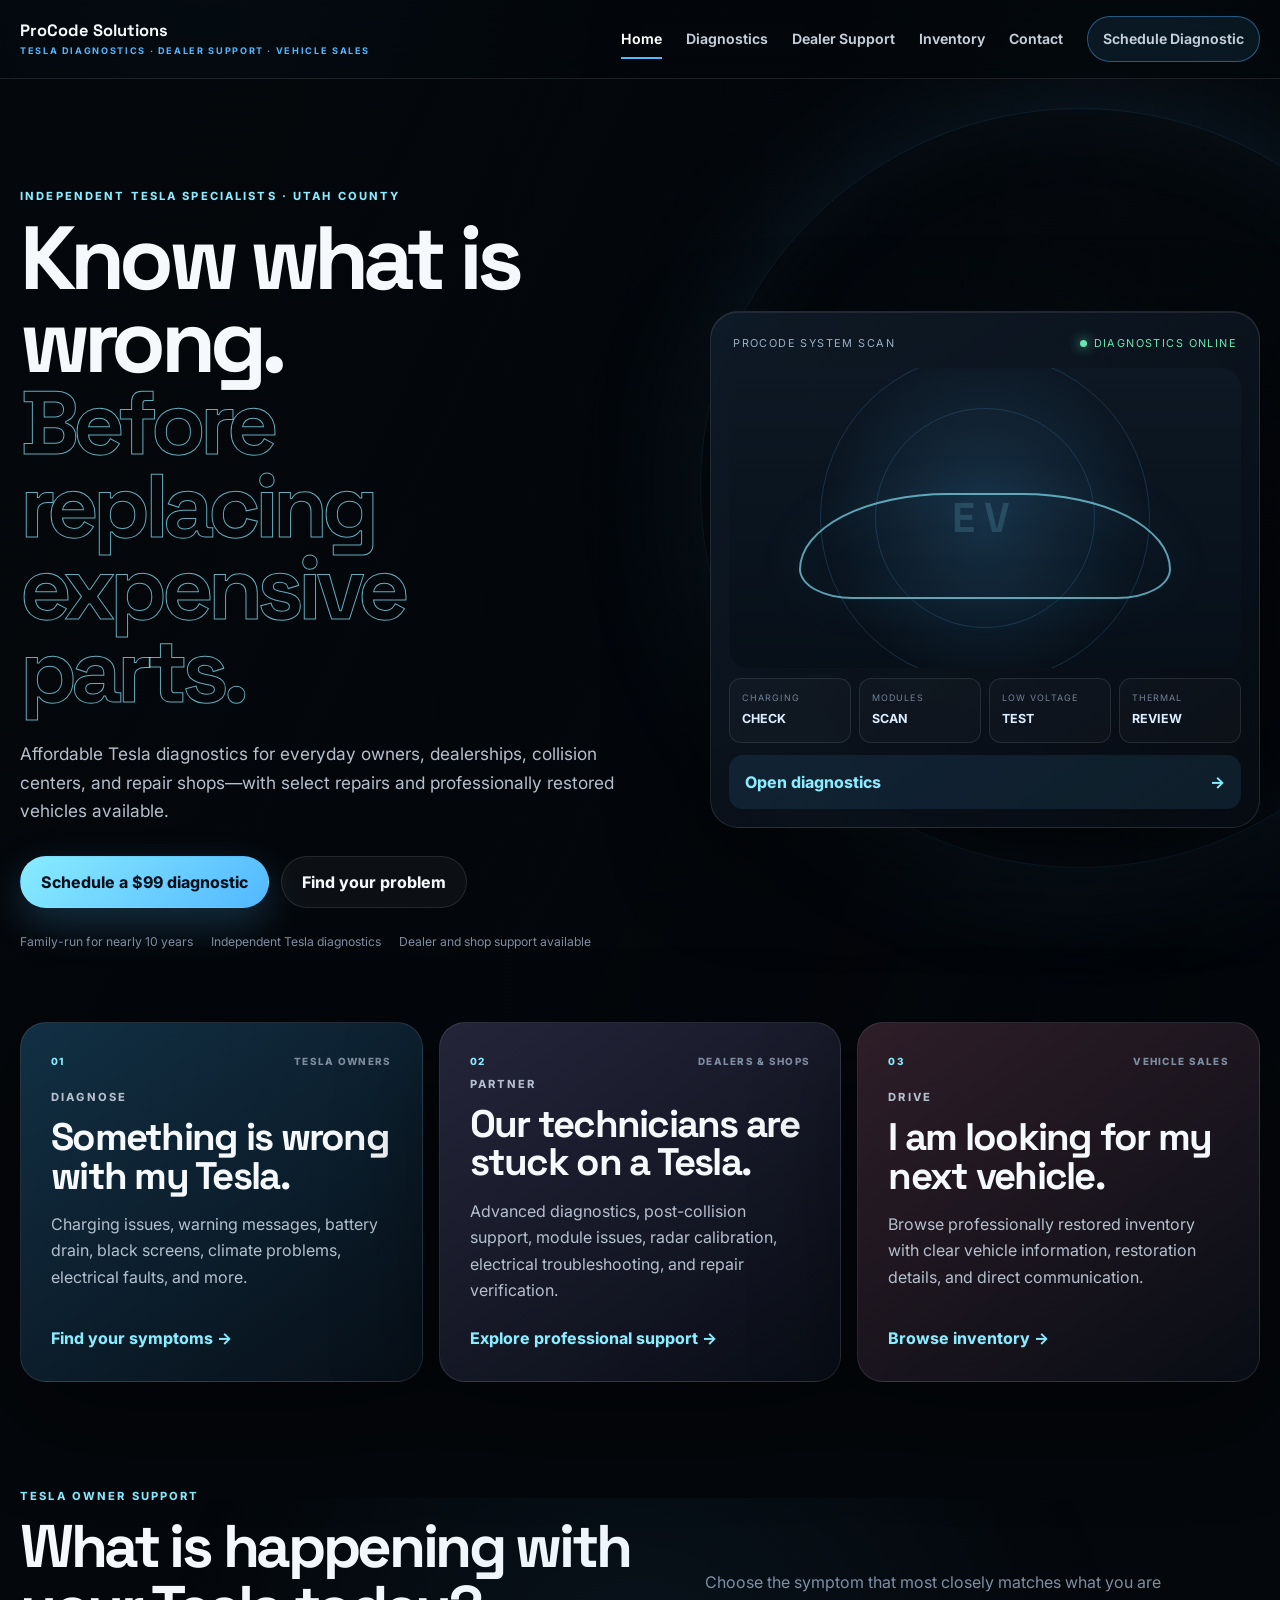
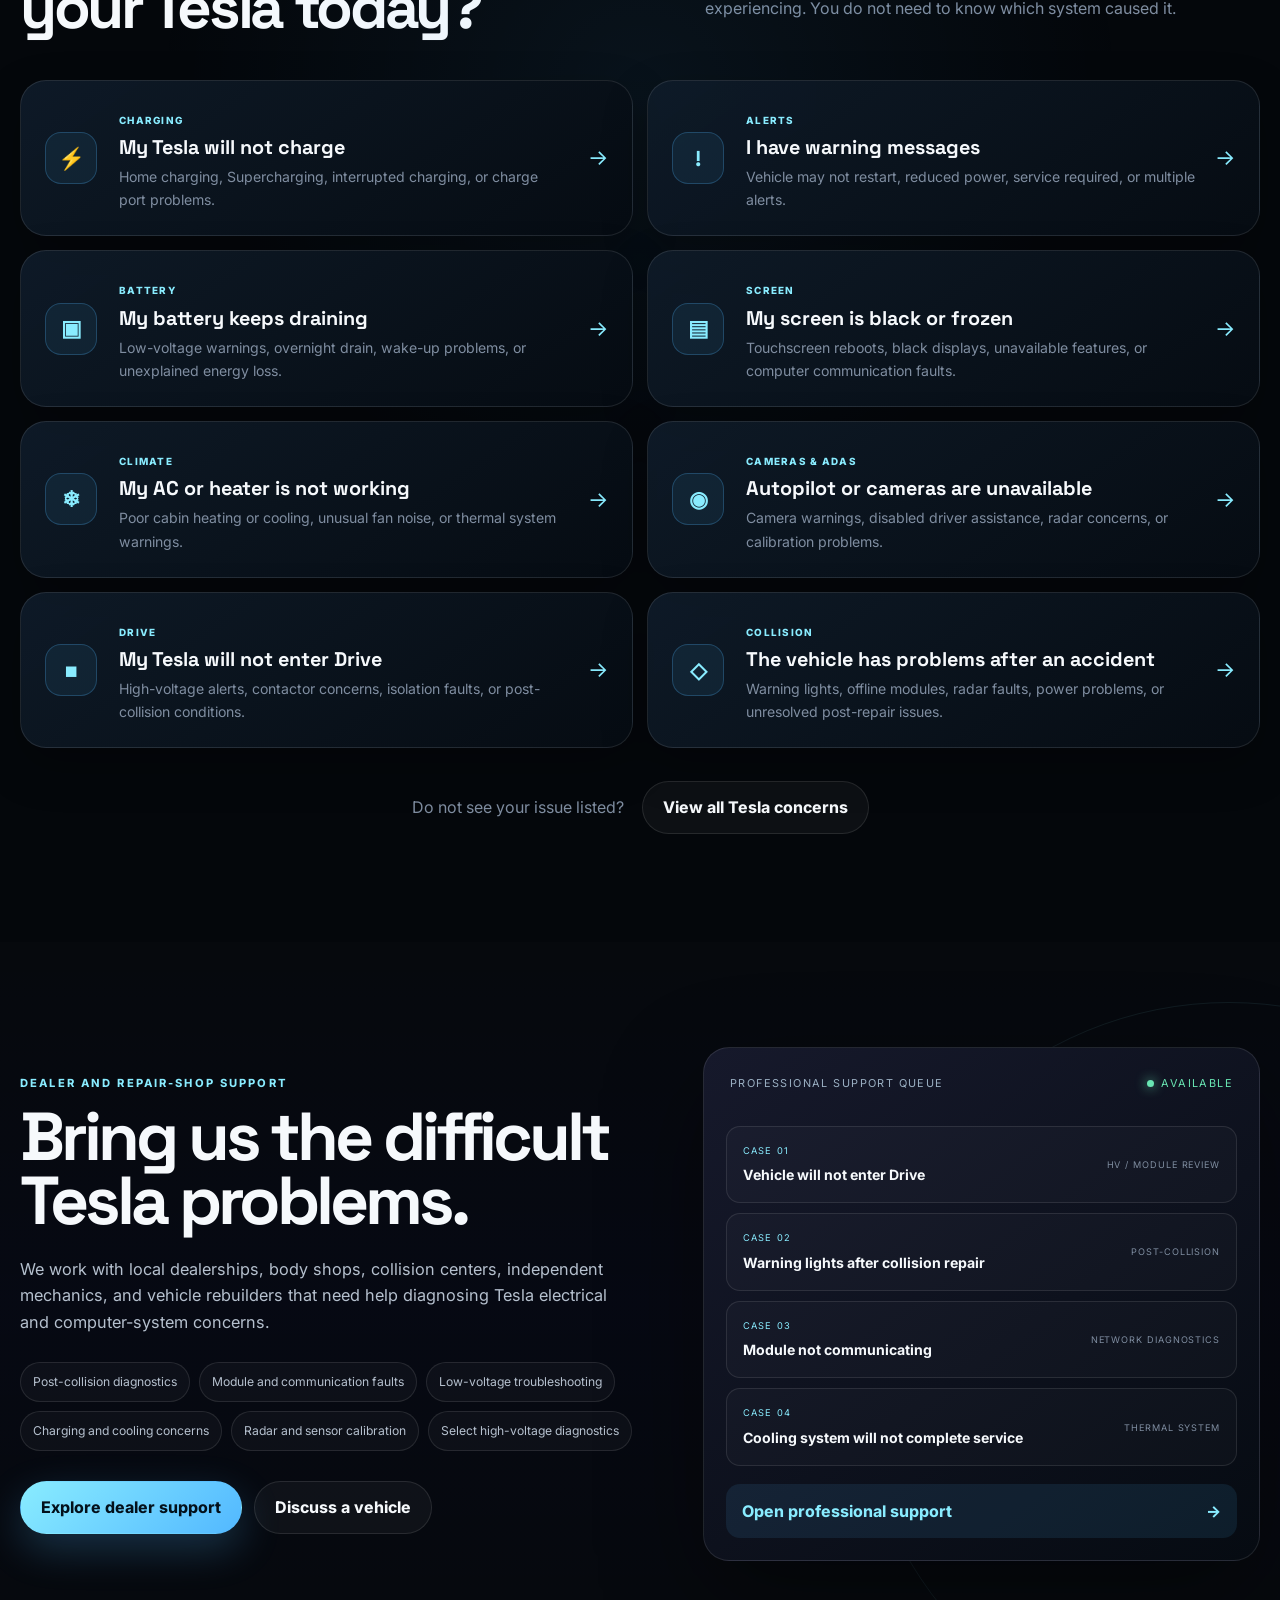
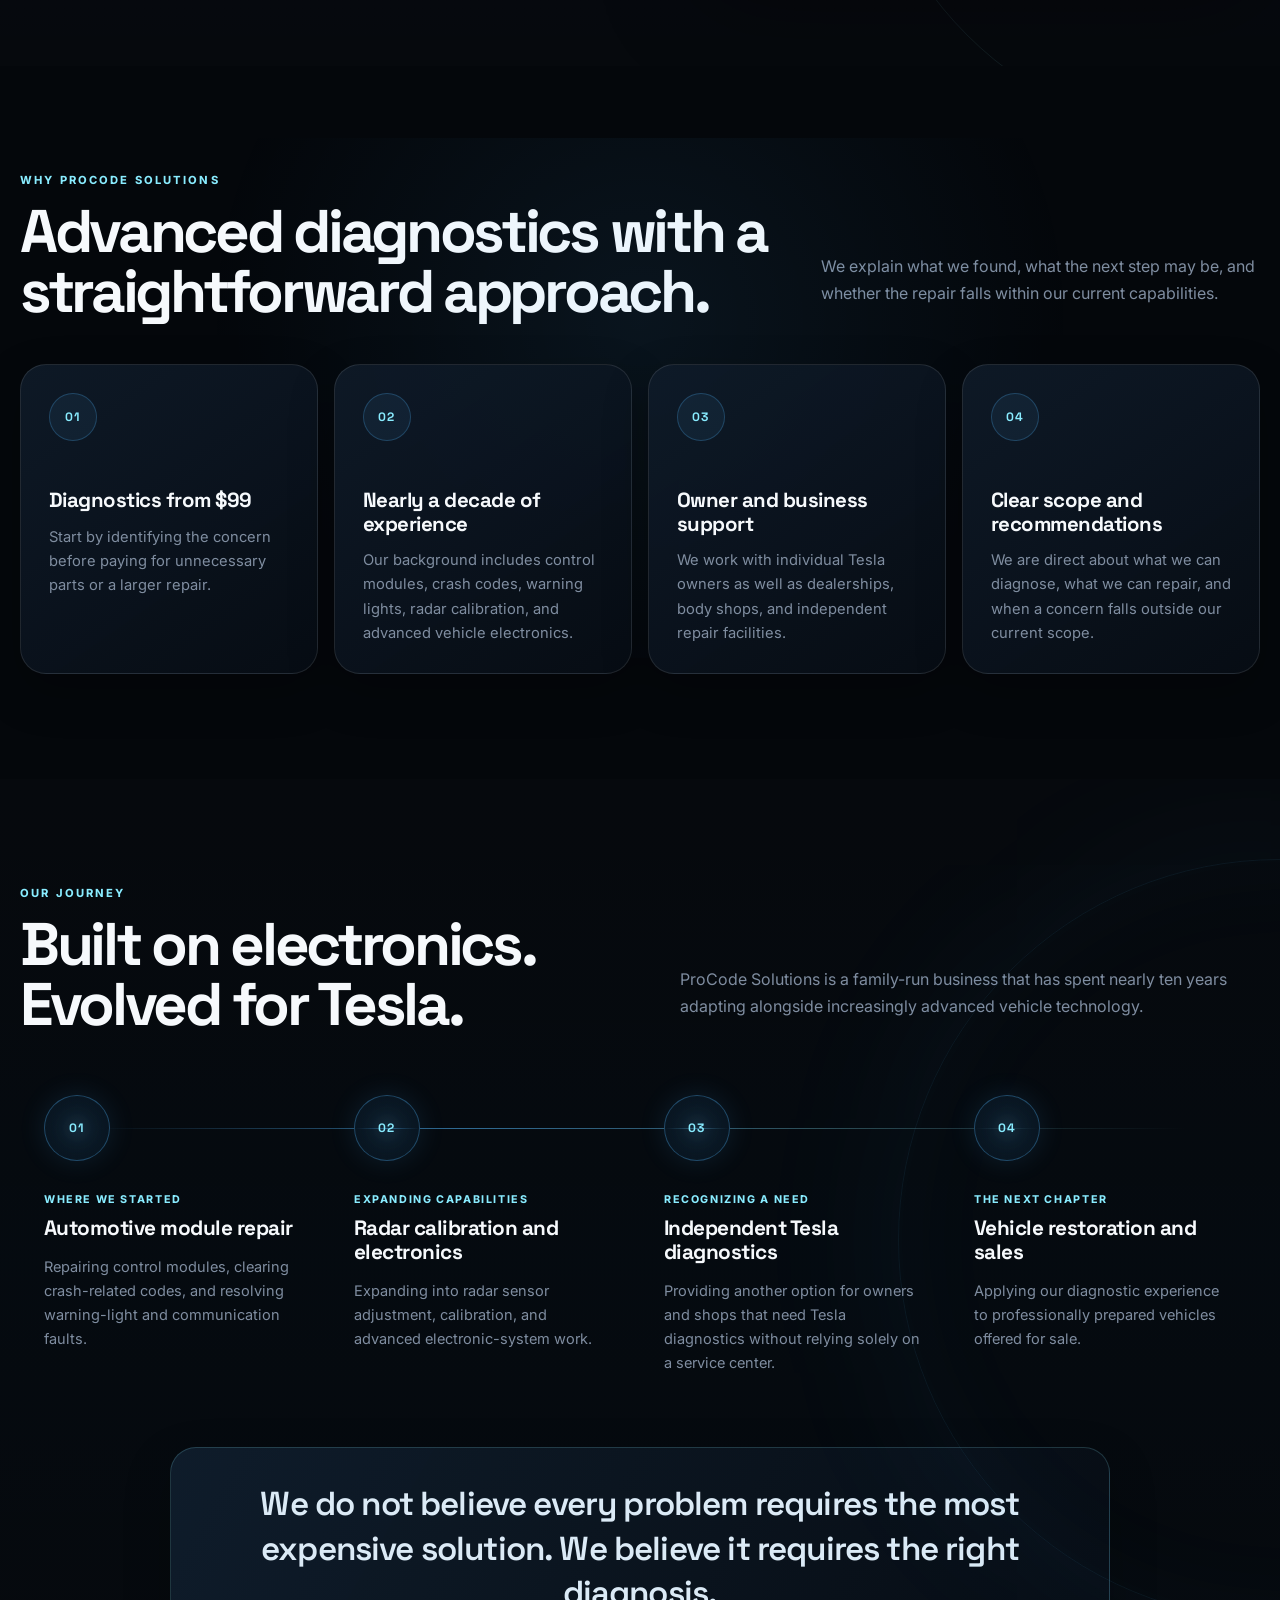
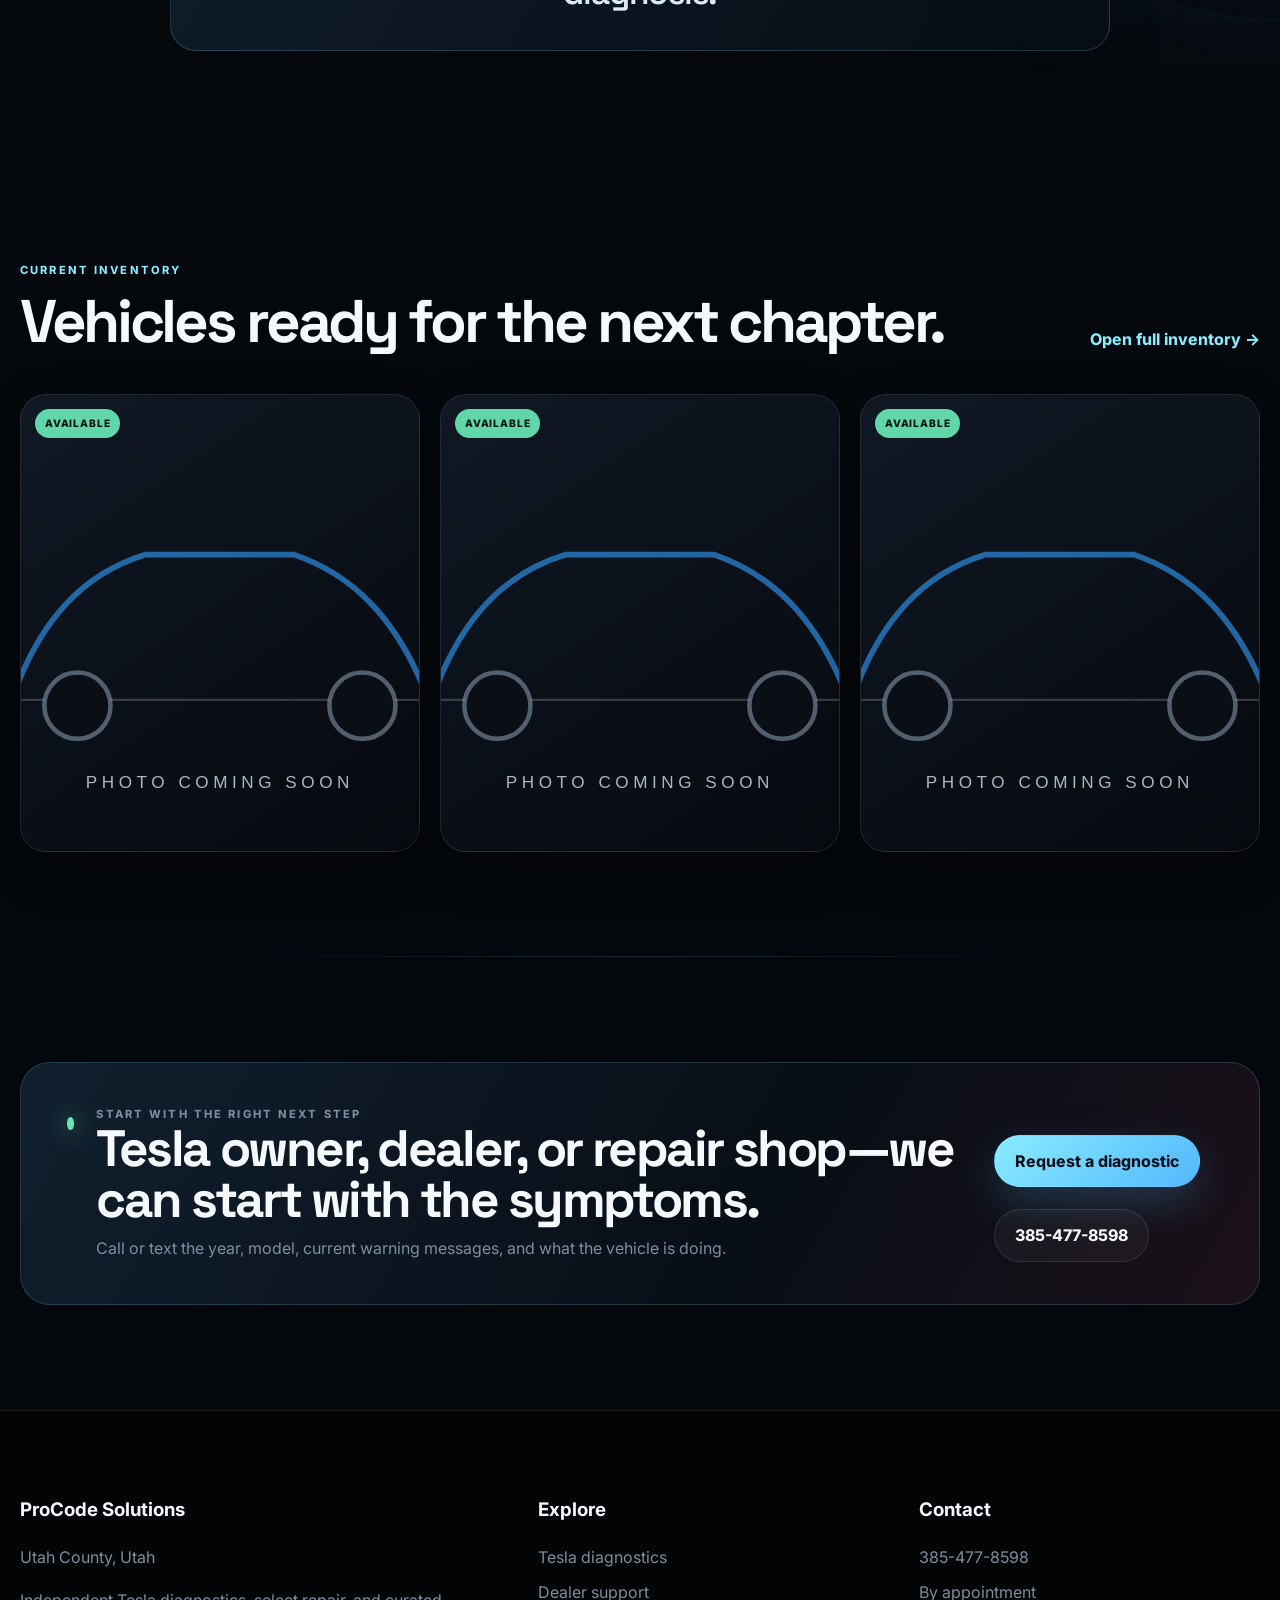
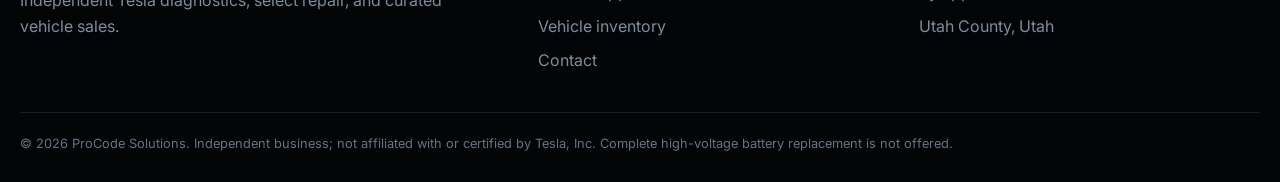
==== commit 7f187a20: "Build Tesla owner and dealer support experiences" ====
--- a/index.html
+++ b/index.html
@@ -10,14 +10,15 @@
 
   <meta
     name="description"
-    content="Affordable independent Tesla diagnostics, select repair services, and professionally restored vehicle sales in Utah County."
+    content="Affordable independent Tesla diagnostics, dealer and repair-shop support, select repairs, and professionally restored vehicle sales in Utah County."
   >
 
   <title>
-    ProCode Solutions | Affordable Tesla Diagnostics in Utah County
+    ProCode Solutions | Tesla Diagnostics & Dealer Support
   </title>
 
   <link rel="stylesheet" href="assets/style.css">
+  <link rel="stylesheet" href="assets/home.css">
   <script src="assets/script.js" defer></script>
 </head>
 
@@ -28,7 +29,7 @@
     <div class="container nav">
       <a class="brand" href="index.html">
         <span data-business-name>ProCode Solutions</span>
-        <small>TESLA DIAGNOSTICS · SELECT REPAIR · VEHICLE SALES</small>
+        <small>TESLA DIAGNOSTICS · DEALER SUPPORT · VEHICLE SALES</small>
       </a>
 
       <button
@@ -42,15 +43,15 @@
       <nav class="nav-links" aria-label="Primary">
         <a href="index.html">Home</a>
         <a href="service.html">Diagnostics</a>
+        <a href="dealer-support.html">Dealer Support</a>
         <a href="inventory.html">Inventory</a>
         <a href="contact.html">Contact</a>
 
         <a
           class="nav-cta"
-          data-phone-link
-          href="tel:3854778598"
+          href="contact.html?type=service"
         >
-          <span data-phone-display>385-477-8598</span>
+          Schedule Diagnostic
         </a>
       </nav>
     </div>
@@ -65,19 +66,19 @@
       <div class="container app-hero-grid">
         <div class="hero-copy reveal">
           <p class="eyebrow">
-            Independent Tesla diagnostics · Utah County
+            Independent Tesla specialists · Utah County
           </p>
 
           <h1>
-            Affordable Tesla diagnostics.
+            Know what is wrong.
             <br>
-            <span>Without dealership pricing.</span>
+            <span>Before replacing expensive parts.</span>
           </h1>
 
           <p class="hero-lead">
-            Get real answers for Tesla warning messages, electrical faults,
-            low-voltage battery concerns, charging issues, computer systems,
-            modules, cooling systems, and select high-voltage problems.
+            Affordable Tesla diagnostics for everyday owners, dealerships,
+            collision centers, and repair shops—with select repairs and
+            professionally restored vehicles available.
           </p>
 
           <div class="button-row">
@@ -90,16 +91,16 @@
 
             <a
               class="button glass"
-              href="inventory.html"
+              href="#help-today"
             >
-              Browse vehicles
+              Find your problem
             </a>
           </div>
 
           <div class="micro-trust">
             <span>Family-run for nearly 10 years</span>
-            <span>Honest recommendations before repairs</span>
-            <span>Independent and not Tesla-certified</span>
+            <span>Independent Tesla diagnostics</span>
+            <span>Dealer and shop support available</span>
           </div>
         </div>
 
@@ -117,8 +118,8 @@
 
           <div class="system-grid">
             <div>
-              <span>LOW VOLTAGE</span>
-              <strong>READY</strong>
+              <span>CHARGING</span>
+              <strong>CHECK</strong>
             </div>
 
             <div>
@@ -127,61 +128,385 @@
             </div>
 
             <div>
+              <span>LOW VOLTAGE</span>
+              <strong>TEST</strong>
+            </div>
+
+            <div>
               <span>THERMAL</span>
-              <strong>CHECK</strong>
-            </div>
-
-            <div>
-              <span>CHARGING</span>
-              <strong>TEST</strong>
+              <strong>REVIEW</strong>
             </div>
           </div>
 
           <a href="service.html" class="console-action">
-            Explore diagnostic capabilities
+            Open diagnostics
             <span>→</span>
           </a>
         </div>
       </div>
     </section>
 
-    <!-- TWO BUSINESS PATHS -->
-    <section class="mode-switch">
-      <div class="container mode-grid">
+    <!-- THREE BUSINESS PATHS -->
+    <section class="pillar-switch">
+      <div class="container pillar-grid">
 
         <a
-          class="mode-card service-mode reveal"
+          class="pillar-card diagnose-pillar reveal"
           href="service.html"
         >
+          <div class="pillar-top">
+            <span class="pillar-number">01</span>
+            <span class="pillar-audience">TESLA OWNERS</span>
+          </div>
+
           <div>
-            <p class="eyebrow">01 · Diagnostics</p>
-            <h2>Understand the problem first.</h2>
+            <p class="eyebrow">Diagnose</p>
+            <h2>Something is wrong with my Tesla.</h2>
 
             <p>
-              We investigate the systems behind the warning—not just the
-              code—then explain the issue and your available options.
+              Charging issues, warning messages, battery drain, black screens,
+              climate problems, electrical faults, and more.
             </p>
           </div>
 
-          <span>Explore diagnostics →</span>
+          <span class="pillar-link">
+            Find your symptoms →
+          </span>
         </a>
 
         <a
-          class="mode-card sales-mode reveal"
+          class="pillar-card partner-pillar reveal"
+          href="dealer-support.html"
+        >
+          <div class="pillar-top">
+            <span class="pillar-number">02</span>
+            <span class="pillar-audience">DEALERS & SHOPS</span>
+          </div>
+
+          <div>
+            <p class="eyebrow">Partner</p>
+            <h2>Our technicians are stuck on a Tesla.</h2>
+
+            <p>
+              Advanced diagnostics, post-collision support, module issues,
+              radar calibration, electrical troubleshooting, and repair
+              verification.
+            </p>
+          </div>
+
+          <span class="pillar-link">
+            Explore professional support →
+          </span>
+        </a>
+
+        <a
+          class="pillar-card drive-pillar reveal"
           href="inventory.html"
         >
+          <div class="pillar-top">
+            <span class="pillar-number">03</span>
+            <span class="pillar-audience">VEHICLE SALES</span>
+          </div>
+
           <div>
-            <p class="eyebrow">02 · Vehicle Sales</p>
-            <h2>Shop professionally restored vehicles.</h2>
+            <p class="eyebrow">Drive</p>
+            <h2>I am looking for my next vehicle.</h2>
 
             <p>
-              Browse available inventory with clear specifications,
-              restoration information, and direct communication.
+              Browse professionally restored inventory with clear vehicle
+              information, restoration details, and direct communication.
             </p>
           </div>
 
-          <span>View inventory →</span>
+          <span class="pillar-link">
+            Browse inventory →
+          </span>
         </a>
+
+      </div>
+    </section>
+
+    <!-- EVERYDAY OWNER PROBLEMS -->
+    <section
+      id="help-today"
+      class="section owner-help-section"
+    >
+      <div class="container">
+
+        <div class="section-heading reveal">
+          <div>
+            <p class="eyebrow">Tesla owner support</p>
+            <h2>What is happening with your Tesla today?</h2>
+          </div>
+
+          <p>
+            Choose the symptom that most closely matches what you are
+            experiencing. You do not need to know which system caused it.
+          </p>
+        </div>
+
+        <div class="owner-problem-grid">
+
+          <a
+            class="owner-problem-card reveal"
+            href="service.html#charging"
+          >
+            <span class="problem-icon">⚡</span>
+
+            <div>
+              <span class="problem-category">CHARGING</span>
+              <h3>My Tesla will not charge</h3>
+
+              <p>
+                Home charging, Supercharging, interrupted charging, or charge
+                port problems.
+              </p>
+            </div>
+
+            <span class="problem-arrow">→</span>
+          </a>
+
+          <a
+            class="owner-problem-card reveal"
+            href="service.html#warning-messages"
+          >
+            <span class="problem-icon">!</span>
+
+            <div>
+              <span class="problem-category">ALERTS</span>
+              <h3>I have warning messages</h3>
+
+              <p>
+                Vehicle may not restart, reduced power, service required, or
+                multiple alerts.
+              </p>
+            </div>
+
+            <span class="problem-arrow">→</span>
+          </a>
+
+          <a
+            class="owner-problem-card reveal"
+            href="service.html#low-voltage"
+          >
+            <span class="problem-icon">▣</span>
+
+            <div>
+              <span class="problem-category">BATTERY</span>
+              <h3>My battery keeps draining</h3>
+
+              <p>
+                Low-voltage warnings, overnight drain, wake-up problems, or
+                unexplained energy loss.
+              </p>
+            </div>
+
+            <span class="problem-arrow">→</span>
+          </a>
+
+          <a
+            class="owner-problem-card reveal"
+            href="service.html#computer-system"
+          >
+            <span class="problem-icon">▤</span>
+
+            <div>
+              <span class="problem-category">SCREEN</span>
+              <h3>My screen is black or frozen</h3>
+
+              <p>
+                Touchscreen reboots, black displays, unavailable features, or
+                computer communication faults.
+              </p>
+            </div>
+
+            <span class="problem-arrow">→</span>
+          </a>
+
+          <a
+            class="owner-problem-card reveal"
+            href="contact.html?type=service&issue=climate"
+          >
+            <span class="problem-icon">❄</span>
+
+            <div>
+              <span class="problem-category">CLIMATE</span>
+              <h3>My AC or heater is not working</h3>
+
+              <p>
+                Poor cabin heating or cooling, unusual fan noise, or thermal
+                system warnings.
+              </p>
+            </div>
+
+            <span class="problem-arrow">→</span>
+          </a>
+
+          <a
+            class="owner-problem-card reveal"
+            href="contact.html?type=service&issue=autopilot"
+          >
+            <span class="problem-icon">◉</span>
+
+            <div>
+              <span class="problem-category">CAMERAS & ADAS</span>
+              <h3>Autopilot or cameras are unavailable</h3>
+
+              <p>
+                Camera warnings, disabled driver assistance, radar concerns,
+                or calibration problems.
+              </p>
+            </div>
+
+            <span class="problem-arrow">→</span>
+          </a>
+
+          <a
+            class="owner-problem-card reveal"
+            href="service.html#high-voltage"
+          >
+            <span class="problem-icon">■</span>
+
+            <div>
+              <span class="problem-category">DRIVE</span>
+              <h3>My Tesla will not enter Drive</h3>
+
+              <p>
+                High-voltage alerts, contactor concerns, isolation faults, or
+                post-collision conditions.
+              </p>
+            </div>
+
+            <span class="problem-arrow">→</span>
+          </a>
+
+          <a
+            class="owner-problem-card reveal"
+            href="service.html#collision"
+          >
+            <span class="problem-icon">◇</span>
+
+            <div>
+              <span class="problem-category">COLLISION</span>
+              <h3>The vehicle has problems after an accident</h3>
+
+              <p>
+                Warning lights, offline modules, radar faults, power problems,
+                or unresolved post-repair issues.
+              </p>
+            </div>
+
+            <span class="problem-arrow">→</span>
+          </a>
+
+        </div>
+
+        <div class="owner-help-action reveal">
+          <p>
+            Do not see your issue listed?
+          </p>
+
+          <a class="button glass" href="service.html">
+            View all Tesla concerns
+          </a>
+        </div>
+
+      </div>
+    </section>
+
+    <!-- DEALER SUPPORT PREVIEW -->
+    <section class="section dealer-preview-section">
+      <div class="container dealer-preview-grid">
+
+        <div class="dealer-preview-copy reveal">
+          <p class="eyebrow">
+            Dealer and repair-shop support
+          </p>
+
+          <h2>
+            Bring us the difficult Tesla problems.
+          </h2>
+
+          <p>
+            We work with local dealerships, body shops, collision centers,
+            independent mechanics, and vehicle rebuilders that need help
+            diagnosing Tesla electrical and computer-system concerns.
+          </p>
+
+          <div class="dealer-benefits">
+            <span>Post-collision diagnostics</span>
+            <span>Module and communication faults</span>
+            <span>Low-voltage troubleshooting</span>
+            <span>Charging and cooling concerns</span>
+            <span>Radar and sensor calibration</span>
+            <span>Select high-voltage diagnostics</span>
+          </div>
+
+          <div class="button-row">
+            <a class="button primary" href="dealer-support.html">
+              Explore dealer support
+            </a>
+
+            <a
+              class="button glass"
+              href="contact.html?type=dealer"
+            >
+              Discuss a vehicle
+            </a>
+          </div>
+        </div>
+
+        <aside class="dealer-console reveal">
+          <div class="console-top">
+            <span>PROFESSIONAL SUPPORT QUEUE</span>
+            <span class="live-dot">AVAILABLE</span>
+          </div>
+
+          <div class="dealer-case-list">
+
+            <div class="dealer-case">
+              <div>
+                <span>CASE 01</span>
+                <strong>Vehicle will not enter Drive</strong>
+              </div>
+
+              <small>HV / MODULE REVIEW</small>
+            </div>
+
+            <div class="dealer-case">
+              <div>
+                <span>CASE 02</span>
+                <strong>Warning lights after collision repair</strong>
+              </div>
+
+              <small>POST-COLLISION</small>
+            </div>
+
+            <div class="dealer-case">
+              <div>
+                <span>CASE 03</span>
+                <strong>Module not communicating</strong>
+              </div>
+
+              <small>NETWORK DIAGNOSTICS</small>
+            </div>
+
+            <div class="dealer-case">
+              <div>
+                <span>CASE 04</span>
+                <strong>Cooling system will not complete service</strong>
+              </div>
+
+              <small>THERMAL SYSTEM</small>
+            </div>
+
+          </div>
+
+          <a class="console-action" href="dealer-support.html">
+            Open professional support
+            <span>→</span>
+          </a>
+        </aside>
 
       </div>
     </section>
@@ -197,9 +522,8 @@
           </div>
 
           <p>
-            Tesla owners should have an independent option for understanding
-            vehicle faults without immediately committing to costly service
-            center diagnostics and repairs.
+            We explain what we found, what the next step may be, and whether
+            the repair falls within our current capabilities.
           </p>
         </div>
 
@@ -210,8 +534,8 @@
             <h3>Diagnostics from $99</h3>
 
             <p>
-              Start by identifying the actual issue before spending money on
-              parts or committing to a larger repair.
+              Start by identifying the concern before paying for unnecessary
+              parts or a larger repair.
             </p>
           </article>
 
@@ -220,67 +544,32 @@
             <h3>Nearly a decade of experience</h3>
 
             <p>
-              Our background began with automotive control modules, crash
-              codes, warning lights, and advanced vehicle electronics.
+              Our background includes control modules, crash codes, warning
+              lights, radar calibration, and advanced vehicle electronics.
             </p>
           </article>
 
           <article class="trust-card reveal">
             <span class="trust-number">03</span>
-            <h3>Honest recommendations</h3>
+            <h3>Owner and business support</h3>
 
             <p>
-              We explain what we found, what may be required, and whether the
-              repair is something we can responsibly perform.
+              We work with individual Tesla owners as well as dealerships,
+              body shops, and independent repair facilities.
             </p>
           </article>
 
           <article class="trust-card reveal">
             <span class="trust-number">04</span>
-            <h3>Independent pricing</h3>
+            <h3>Clear scope and recommendations</h3>
 
             <p>
-              Our goal is to provide a more accessible alternative to typical
-              dealership diagnostic and labor costs.
+              We are direct about what we can diagnose, what we can repair,
+              and when a concern falls outside our current scope.
             </p>
           </article>
 
         </div>
-      </div>
-    </section>
-
-    <!-- SERVICES -->
-    <section class="section app-section">
-      <div class="container">
-
-        <div class="section-heading reveal">
-          <div>
-            <p class="eyebrow">Diagnostic capabilities</p>
-
-            <h2>
-              Built around the systems that make a Tesla a Tesla.
-            </h2>
-          </div>
-
-          <p>
-            We focus on electrical, computer, communication, charging,
-            cooling, low-voltage, and module-related problems that often
-            require deeper investigation than a generic code scan.
-          </p>
-        </div>
-
-        <div
-          id="service-grid"
-          class="service-app-grid"
-          aria-live="polite"
-        ></div>
-
-        <div class="section-action reveal">
-          <a class="button glass" href="service.html">
-            View all diagnostic services
-          </a>
-        </div>
-
       </div>
     </section>
 
@@ -311,9 +600,8 @@
               <h3>Automotive module repair</h3>
 
               <p>
-                We began repairing control modules after vehicle collisions,
-                clearing crash-related codes, and resolving warning-light and
-                communication faults.
+                Repairing control modules, clearing crash-related codes, and
+                resolving warning-light and communication faults.
               </p>
             </div>
           </article>
@@ -323,12 +611,11 @@
 
             <div>
               <p class="journey-label">Expanding capabilities</p>
-              <h3>Radar calibration and advanced electronics</h3>
-
-              <p>
-                As vehicle technology evolved, we expanded into radar sensor
-                adjustment, calibration, and more advanced electronic-system
-                work.
+              <h3>Radar calibration and electronics</h3>
+
+              <p>
+                Expanding into radar sensor adjustment, calibration, and
+                advanced electronic-system work.
               </p>
             </div>
           </article>
@@ -341,9 +628,8 @@
               <h3>Independent Tesla diagnostics</h3>
 
               <p>
-                We saw how few independent shops could diagnose electric
-                vehicles and how expensive the available options could be for
-                Tesla owners.
+                Providing another option for owners and shops that need Tesla
+                diagnostics without relying solely on a service center.
               </p>
             </div>
           </article>
@@ -356,9 +642,8 @@
               <h3>Vehicle restoration and sales</h3>
 
               <p>
-                After purchasing and restoring our first Teslas, we expanded
-                into professionally prepared vehicle sales while continuing
-                to grow our diagnostic capabilities.
+                Applying our diagnostic experience to professionally prepared
+                vehicles offered for sale.
               </p>
             </div>
           </article>
@@ -411,12 +696,13 @@
               <p class="eyebrow">Start with the right next step</p>
 
               <h2>
-                Warning message, charging issue, or electrical problem?
+                Tesla owner, dealer, or repair shop—we can start with the
+                symptoms.
               </h2>
 
               <p>
-                Call or text us with the symptoms. We’ll help determine
-                whether a diagnostic appointment makes sense.
+                Call or text the year, model, current warning messages, and
+                what the vehicle is doing.
               </p>
             </div>
           </div>
@@ -451,8 +737,8 @@
           <p data-city>Utah County, Utah</p>
 
           <p data-tagline>
-            Independent Tesla diagnostics, select repair, and professionally
-            restored vehicle sales.
+            Independent Tesla diagnostics, dealer support, select repair, and
+            professionally restored vehicle sales.
           </p>
         </div>
 
@@ -461,6 +747,7 @@
 
           <div class="footer-links">
             <a href="service.html">Tesla diagnostics</a>
+            <a href="dealer-support.html">Dealer support</a>
             <a href="inventory.html">Vehicle inventory</a>
             <a href="contact.html">Contact</a>
           </div>
@@ -489,7 +776,7 @@
         <span data-business-name>ProCode Solutions</span>.
 
         Independent business; not affiliated with or certified by Tesla,
-        Inc. High-voltage battery replacement is not offered.
+        Inc. Complete high-voltage battery replacement is not offered.
       </div>
 
     </div>
--- a/assets/home.css
+++ b/assets/home.css
@@ -0,0 +1,361 @@
+/* ProCode Solutions — Homepage */
+
+.pillar-switch {
+  position: relative;
+  z-index: 4;
+  margin-top: -38px;
+}
+
+.pillar-grid {
+  display: grid;
+  grid-template-columns: repeat(3, 1fr);
+  gap: 16px;
+}
+
+.pillar-card {
+  min-height: 360px;
+  padding: 30px;
+  display: flex;
+  flex-direction: column;
+  justify-content: space-between;
+  border: 1px solid var(--line);
+  border-radius: var(--radius-lg);
+  box-shadow: var(--shadow-2);
+  transition:
+    transform .3s var(--ease),
+    border-color .3s;
+}
+
+.pillar-card:hover {
+  transform: translateY(-6px);
+  border-color: rgba(82, 184, 255, .38);
+}
+
+.diagnose-pillar {
+  background:
+    linear-gradient(
+      145deg,
+      rgba(18, 49, 70, .97),
+      rgba(7, 15, 24, .99)
+    );
+}
+
+.partner-pillar {
+  background:
+    linear-gradient(
+      145deg,
+      rgba(38, 38, 60, .96),
+      rgba(9, 13, 22, .99)
+    );
+}
+
+.drive-pillar {
+  background:
+    linear-gradient(
+      145deg,
+      rgba(48, 31, 42, .95),
+      rgba(9, 13, 21, .99)
+    );
+}
+
+.pillar-top {
+  display: flex;
+  justify-content: space-between;
+  gap: 16px;
+}
+
+.pillar-number,
+.pillar-audience {
+  font-size: .62rem;
+  font-weight: 800;
+  letter-spacing: .13em;
+}
+
+.pillar-number {
+  color: var(--brand-2);
+}
+
+.pillar-audience {
+  color: var(--text-3);
+}
+
+.pillar-card h2 {
+  margin: 0 0 16px;
+  font: 700 clamp(1.8rem, 3vw, 2.7rem)/1 Space Grotesk;
+  letter-spacing: -.045em;
+}
+
+.pillar-card p {
+  color: var(--text-2);
+}
+
+.pillar-link {
+  color: var(--brand-2);
+  font-weight: 750;
+}
+
+.owner-help-section {
+  position: relative;
+}
+
+.owner-help-section:before {
+  content: "";
+  position: absolute;
+  inset: 10% 0 auto;
+  height: 650px;
+  pointer-events: none;
+  background:
+    radial-gradient(
+      circle at 50% 30%,
+      rgba(82, 184, 255, .07),
+      transparent 62%
+    );
+}
+
+.owner-problem-grid {
+  position: relative;
+  display: grid;
+  grid-template-columns: repeat(2, 1fr);
+  gap: 14px;
+}
+
+.owner-problem-card {
+  display: grid;
+  grid-template-columns: 54px 1fr auto;
+  gap: 20px;
+  align-items: center;
+  min-height: 155px;
+  padding: 24px;
+  border: 1px solid var(--line);
+  border-radius: var(--radius-lg);
+  background:
+    linear-gradient(
+      145deg,
+      rgba(15, 28, 42, .9),
+      rgba(6, 12, 19, .97)
+    );
+  box-shadow: var(--shadow-1);
+  transition:
+    transform .3s var(--ease),
+    border-color .3s;
+}
+
+.owner-problem-card:hover {
+  transform: translateY(-4px);
+  border-color: rgba(82, 184, 255, .36);
+}
+
+.problem-icon {
+  display: grid;
+  place-items: center;
+  width: 52px;
+  height: 52px;
+  border: 1px solid rgba(82, 184, 255, .25);
+  border-radius: 16px;
+  background: rgba(82, 184, 255, .08);
+  color: var(--brand-2);
+  font: 700 1.35rem Space Grotesk;
+}
+
+.problem-category {
+  color: var(--brand-2);
+  font-size: .62rem;
+  font-weight: 800;
+  letter-spacing: .13em;
+}
+
+.owner-problem-card h3 {
+  margin: 6px 0;
+  font: 700 1.24rem/1.1 Space Grotesk;
+}
+
+.owner-problem-card p {
+  margin: 0;
+  color: var(--text-3);
+  font-size: .88rem;
+}
+
+.problem-arrow {
+  color: var(--brand-2);
+  font-size: 1.35rem;
+}
+
+.owner-help-action {
+  margin-top: 30px;
+  display: flex;
+  justify-content: center;
+  align-items: center;
+  gap: 18px;
+}
+
+.owner-help-action p {
+  color: var(--text-3);
+}
+
+.dealer-preview-section {
+  position: relative;
+  overflow: hidden;
+  background:
+    linear-gradient(
+      180deg,
+      rgba(255, 255, 255, .012),
+      rgba(92, 83, 255, .035),
+      rgba(255, 255, 255, .012)
+    );
+}
+
+.dealer-preview-section:before {
+  content: "";
+  position: absolute;
+  width: 740px;
+  height: 740px;
+  right: -320px;
+  top: 60px;
+  border: 1px solid rgba(137, 236, 255, .08);
+  border-radius: 50%;
+}
+
+.dealer-preview-grid {
+  position: relative;
+  display: grid;
+  grid-template-columns: 1fr .9fr;
+  gap: 64px;
+  align-items: center;
+}
+
+.dealer-preview-copy h2 {
+  margin: 0 0 22px;
+  font: 700 clamp(2.7rem, 5.3vw, 5rem)/.95 Space Grotesk;
+  letter-spacing: -.06em;
+}
+
+.dealer-preview-copy > p:not(.eyebrow) {
+  color: var(--text-2);
+  font-size: 1.02rem;
+}
+
+.dealer-benefits {
+  display: flex;
+  flex-wrap: wrap;
+  gap: 9px;
+  margin-top: 26px;
+}
+
+.dealer-benefits span {
+  padding: 9px 12px;
+  border: 1px solid var(--line);
+  border-radius: 999px;
+  background: rgba(255, 255, 255, .03);
+  color: var(--text-2);
+  font-size: .76rem;
+}
+
+.dealer-console {
+  padding: 22px;
+  border: 1px solid var(--line);
+  border-radius: var(--radius-lg);
+  background:
+    linear-gradient(
+      145deg,
+      rgba(23, 26, 45, .96),
+      rgba(6, 11, 18, .99)
+    );
+  box-shadow: var(--shadow-2);
+}
+
+.dealer-case-list {
+  display: grid;
+  gap: 10px;
+  margin: 18px 0;
+}
+
+.dealer-case {
+  display: flex;
+  justify-content: space-between;
+  gap: 18px;
+  padding: 16px;
+  border: 1px solid var(--line);
+  border-radius: 14px;
+  background: rgba(255, 255, 255, .025);
+}
+
+.dealer-case span,
+.dealer-case strong {
+  display: block;
+}
+
+.dealer-case span {
+  color: var(--brand-2);
+  font-size: .58rem;
+  letter-spacing: .12em;
+}
+
+.dealer-case strong {
+  margin-top: 5px;
+  font-size: .88rem;
+}
+
+.dealer-case small {
+  align-self: center;
+  color: var(--text-3);
+  font-size: .57rem;
+  letter-spacing: .1em;
+  text-align: right;
+}
+
+@media (max-width: 1050px) {
+  .pillar-grid {
+    grid-template-columns: 1fr;
+  }
+
+  .pillar-card {
+    min-height: 285px;
+  }
+
+  .dealer-preview-grid {
+    grid-template-columns: 1fr;
+  }
+
+  .dealer-console {
+    max-width: 760px;
+  }
+}
+
+@media (max-width: 800px) {
+  .owner-problem-grid {
+    grid-template-columns: 1fr;
+  }
+}
+
+@media (max-width: 640px) {
+  .owner-problem-card {
+    grid-template-columns: 46px 1fr;
+    gap: 14px;
+    padding: 20px;
+  }
+
+  .problem-icon {
+    width: 44px;
+    height: 44px;
+    border-radius: 13px;
+    font-size: 1.1rem;
+  }
+
+  .problem-arrow {
+    display: none;
+  }
+
+  .owner-help-action {
+    align-items: flex-start;
+    flex-direction: column;
+  }
+
+  .dealer-case {
+    flex-direction: column;
+  }
+
+  .dealer-case small {
+    align-self: flex-start;
+    text-align: left;
+  }
+}
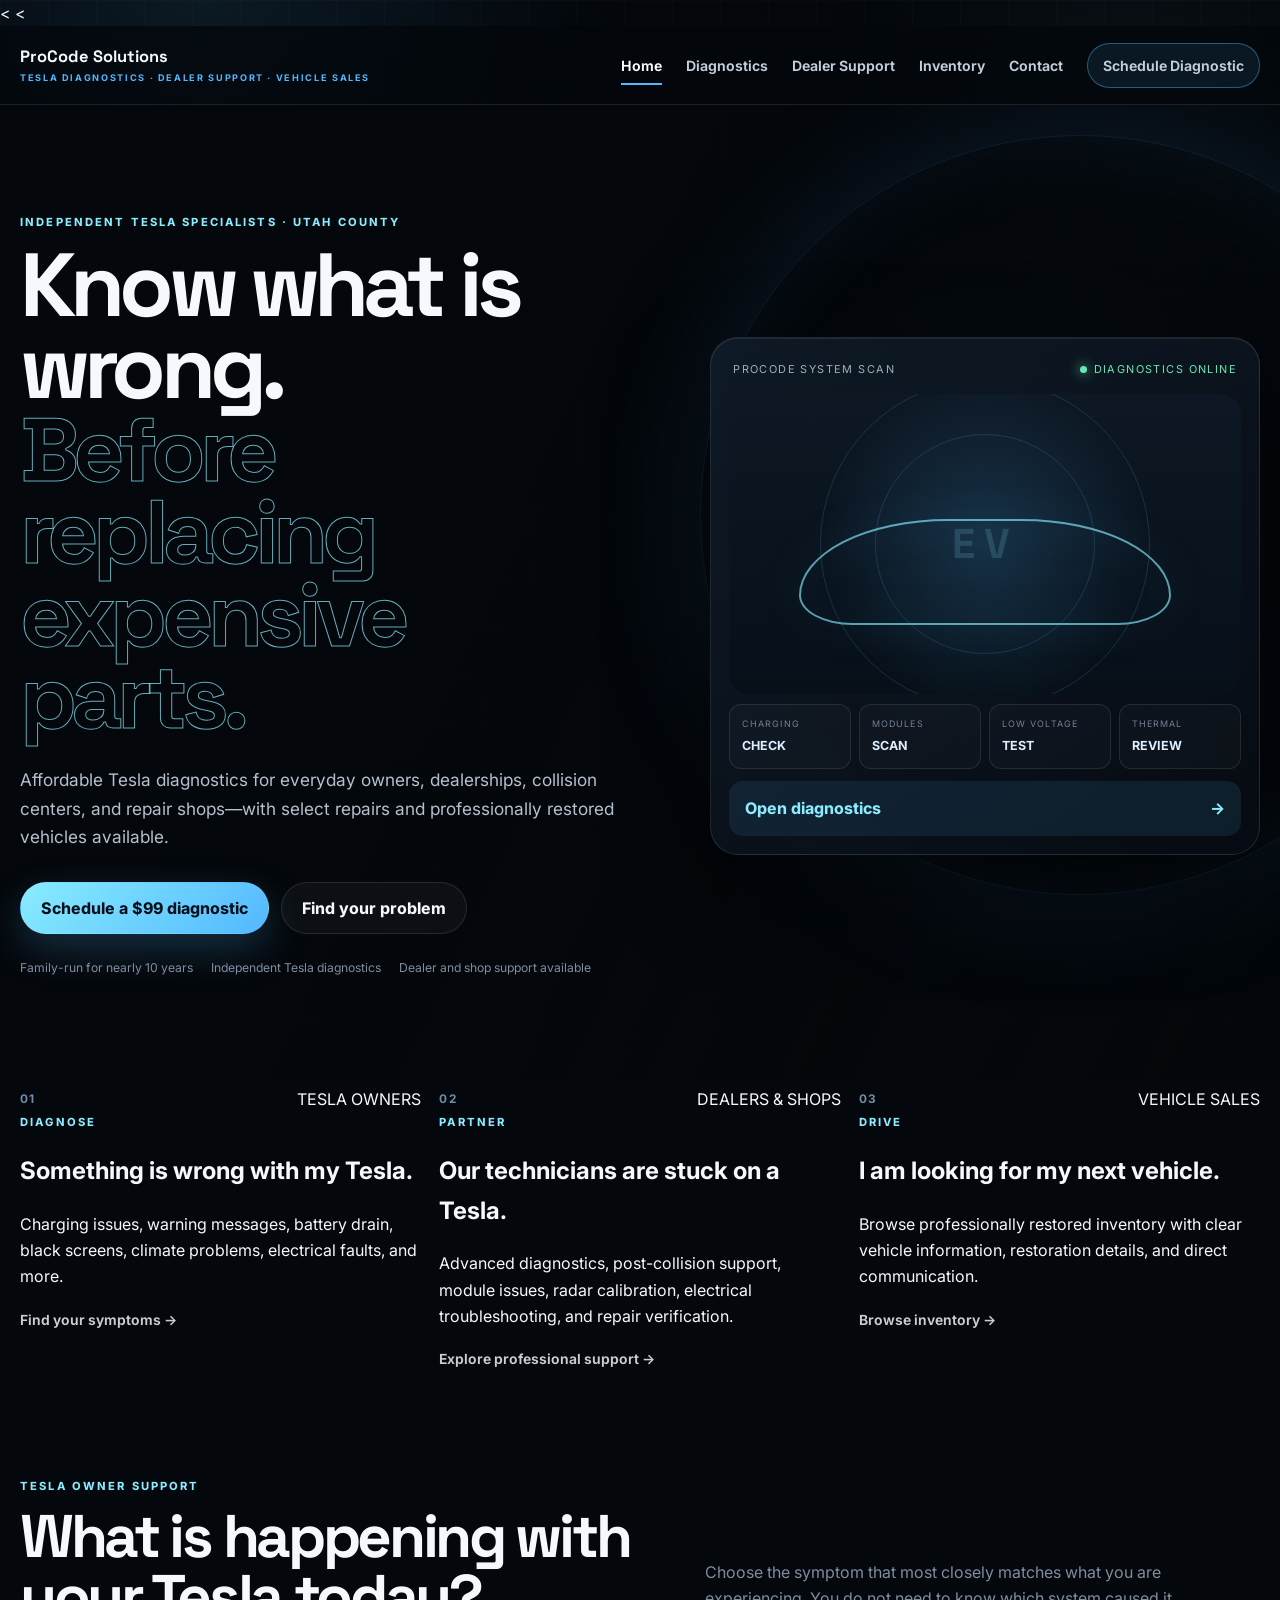
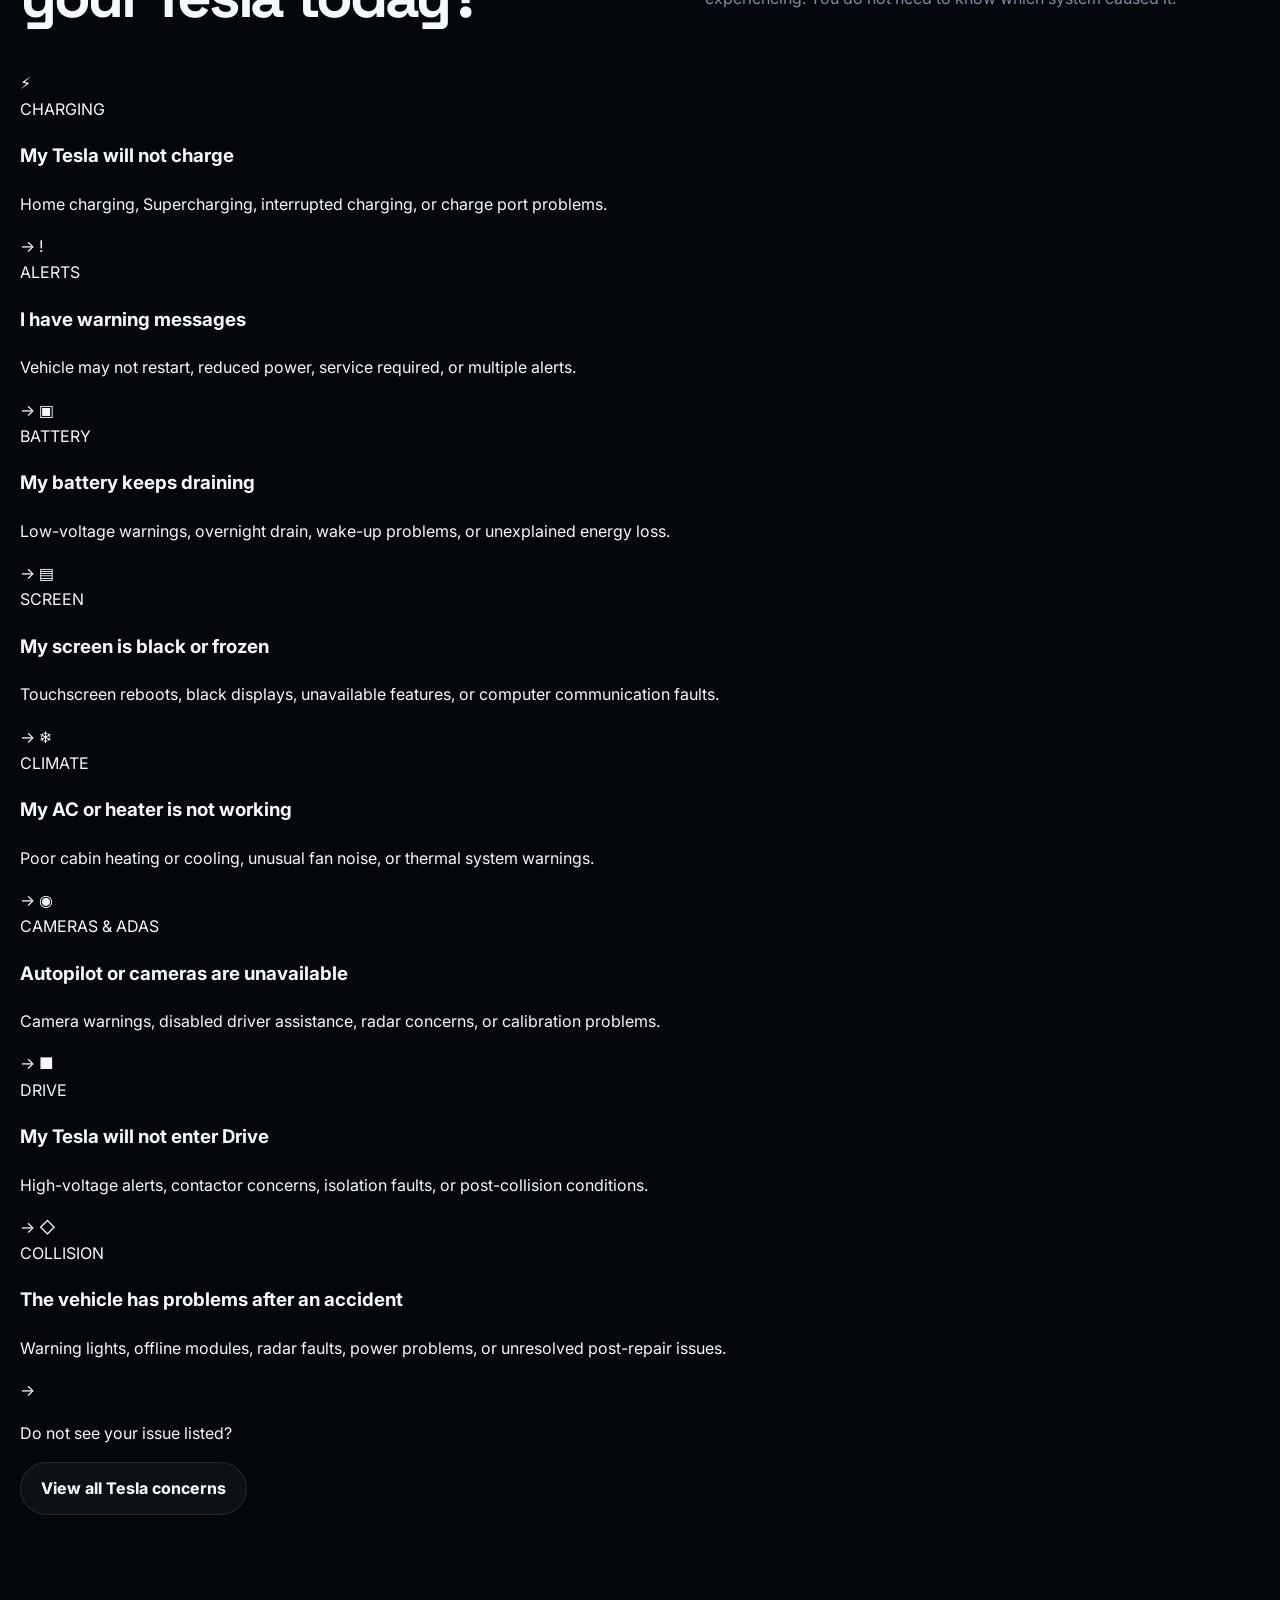
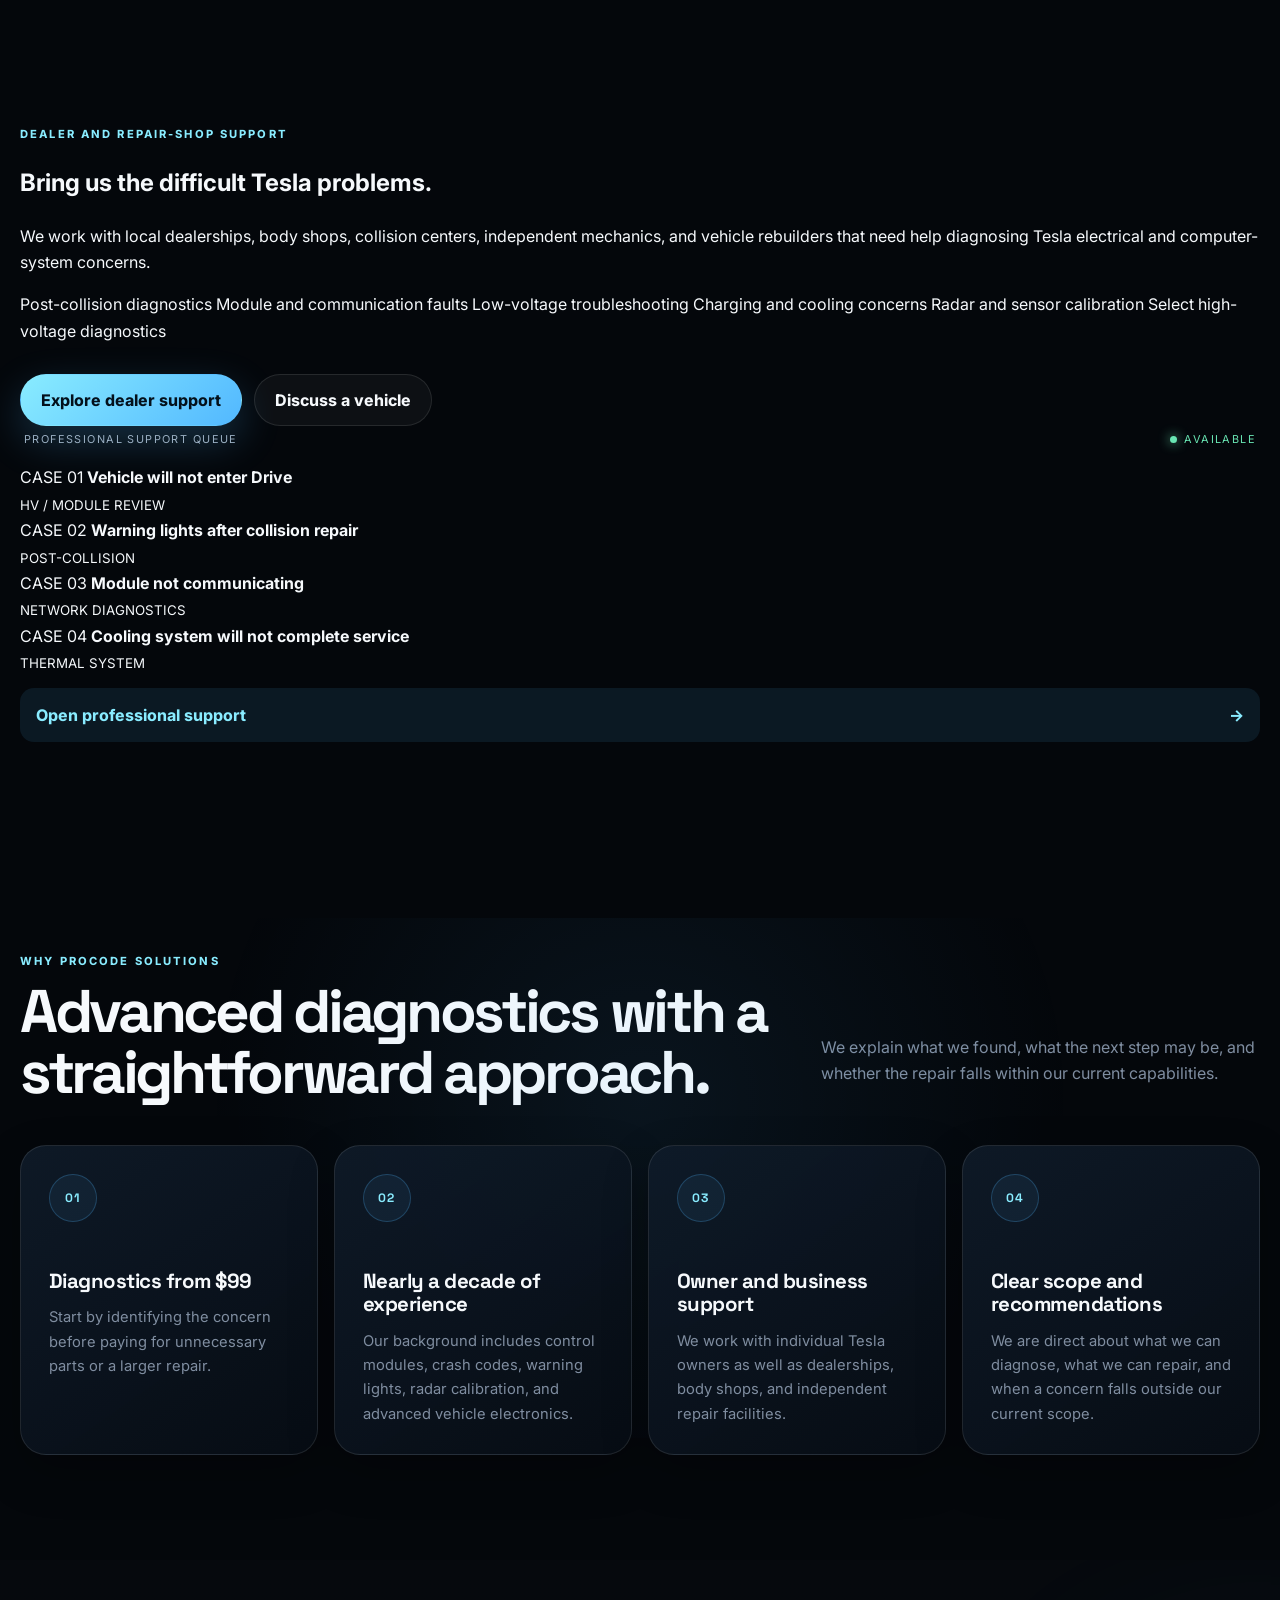
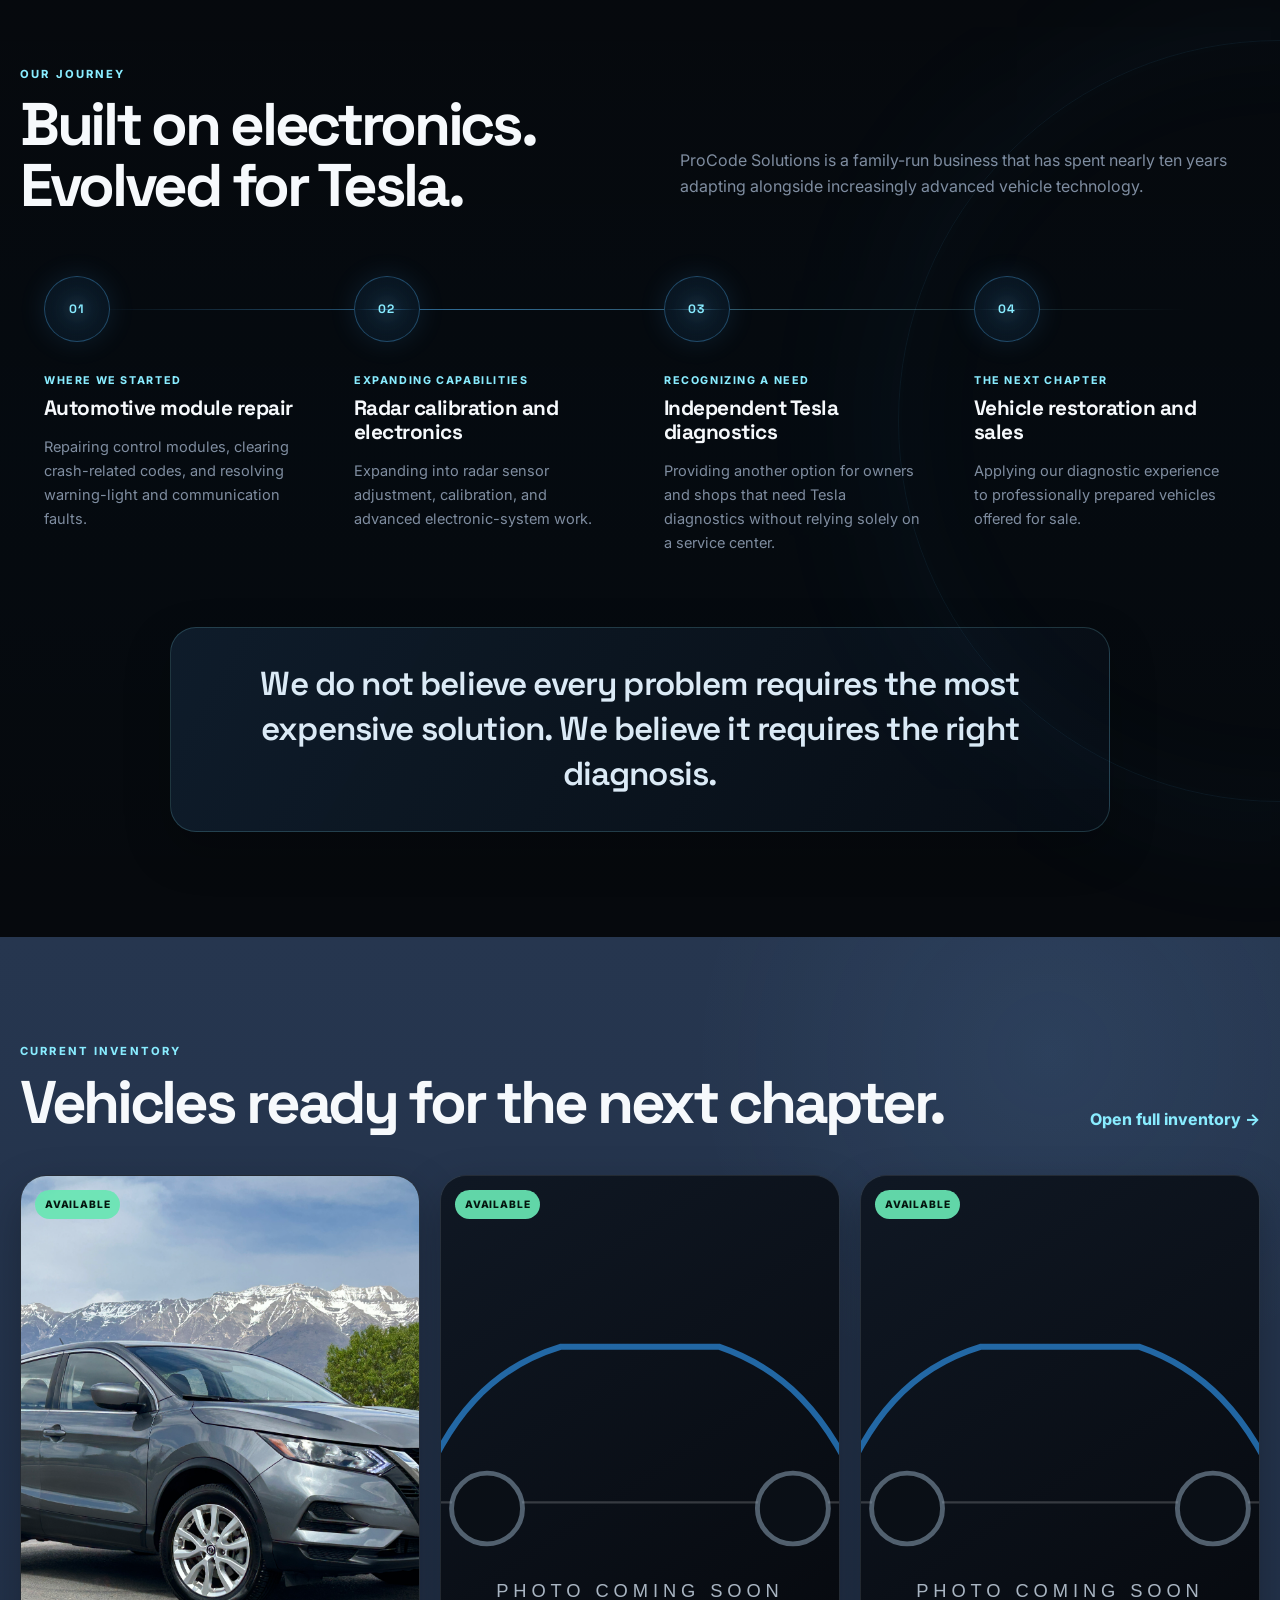
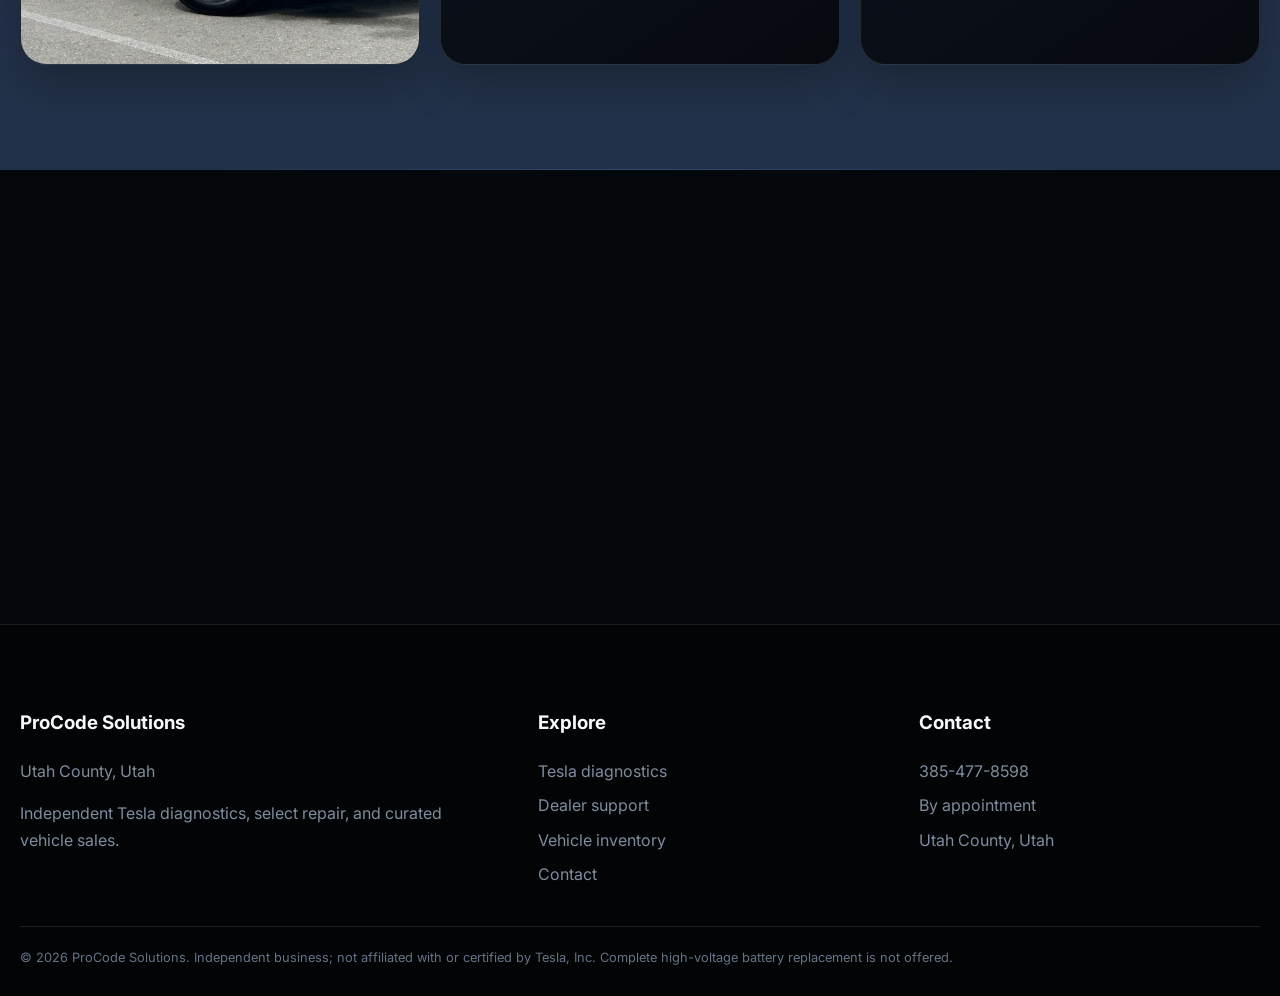
==== commit 0f9fb079: "V1.5.1 - SEO launch setup Added SEO metadata, canonical URLs, robots.txt, and XML sitemap for Google" ====
--- a/index.html
+++ b/index.html
@@ -8,14 +8,20 @@
     content="width=device-width, initial-scale=1"
   >
 
-  <meta
-    name="description"
-    content="Affordable independent Tesla diagnostics, dealer and repair-shop support, select repairs, and professionally restored vehicle sales in Utah County."
-  >
-
-  <title>
-    ProCode Solutions | Tesla Diagnostics & Dealer Support
-  </title>
+  <
+
+  <<title>ProCode Solutions | Tesla Diagnostics & Vehicle Sales in Utah County</title>
+
+<meta name="description" content="Independent Tesla diagnostics, dealer support, select repair, and vehicle sales in Utah County. Serving Tesla owners, dealerships, repair shops, and collision facilities.">
+
+<link rel="canonical" href="https://procodesolutions.us/">
+
+<meta property="og:title" content="ProCode Solutions | Tesla Diagnostics & Vehicle Sales">
+<meta property="og:description" content="Independent Tesla diagnostics, technical support, and vehicle sales in Utah County.">
+<meta property="og:type" content="website">
+<meta property="og:url" content="https://procodesolutions.us/">
+
+<meta name="twitter:card" content="summary_large_image">
 
   <link rel="stylesheet" href="assets/style.css">
   <link rel="stylesheet" href="assets/home.css">
--- a/assets/style.css
+++ b/assets/style.css
@@ -1815,4 +1815,23 @@
     opacity: 1;
     transform: none;
   }
+}
+
+.form-submit-message {
+  margin: 0 0 22px;
+  padding: 15px 17px;
+  border-radius: 13px;
+  font-size: .88rem;
+}
+
+.form-submit-error {
+  border: 1px solid rgba(255,99,115,.28);
+  background: rgba(255,99,115,.08);
+  color: #ffc4cb;
+}
+
+.request-form button[type="submit"]:disabled {
+  cursor: wait;
+  opacity: .68;
+  transform: none;
 }
--- a/assets/home.css
+++ b/assets/home.css
@@ -1,361 +1,1101 @@
-/* ProCode Solutions — Homepage */
-
-.pillar-switch {
+
+/* =========================================================
+   ProCode Solutions — Home Page V1.5.1
+   Brighter premium EV / automotive technology treatment
+   ========================================================= */
+
+/* ---------- PAGE ---------- */
+
+.home-page {
+  background:
+    radial-gradient(circle at 12% 8%, rgba(74, 145, 255, 0.16), transparent 30%),
+    radial-gradient(circle at 88% 18%, rgba(118, 188, 255, 0.12), transparent 26%),
+    linear-gradient(180deg, #172235 0%, #1a2638 18%, #223047 46%, #182437 100%);
+  color: #f7f9fd;
+}
+
+.home-page main {
+  overflow: hidden;
+}
+
+/* ---------- HEADER / BRAND ---------- */
+
+.home-page .site-header {
+  background: rgba(11, 18, 29, 0.82);
+  border-bottom: 1px solid rgba(255, 255, 255, 0.09);
+  backdrop-filter: blur(20px);
+  -webkit-backdrop-filter: blur(20px);
+}
+
+.home-page .nav {
+  min-height: 84px;
+}
+
+.home-page .brand {
+  gap: 3px;
+}
+
+.home-page .brand > span {
+  font-size: clamp(1.3rem, 1.8vw, 1.7rem);
+  font-weight: 800;
+  letter-spacing: -0.035em;
+  line-height: 1;
+}
+
+.home-page .brand small {
+  font-size: 0.62rem;
+  letter-spacing: 0.15em;
+  opacity: 0.72;
+}
+
+.home-page .nav-links a {
+  color: rgba(245, 248, 252, 0.82);
+}
+
+.home-page .nav-links a:hover {
+  color: #ffffff;
+}
+
+.home-page .nav-cta {
+  background: linear-gradient(135deg, #367eff, #63b6ff);
+  color: #ffffff !important;
+  border: 1px solid rgba(255, 255, 255, 0.16);
+  box-shadow: 0 10px 28px rgba(46, 116, 255, 0.24);
+}
+
+/* ---------- SHARED ---------- */
+
+.home-page .section {
+  padding-top: clamp(84px, 9vw, 138px);
+  padding-bottom: clamp(84px, 9vw, 138px);
+}
+
+.home-page .eyebrow {
+  color: #8bc8ff;
+  letter-spacing: 0.13em;
+}
+
+.home-page h1,
+.home-page h2,
+.home-page h3 {
+  text-wrap: balance;
+}
+
+.home-page p {
+  color: rgba(238, 243, 250, 0.80);
+}
+
+.home-section-heading {
+  max-width: 820px;
+  margin-bottom: clamp(42px, 6vw, 70px);
+}
+
+.home-section-heading h2 {
+  margin: 12px 0 0;
+  font-size: clamp(2rem, 4vw, 3.5rem);
+  line-height: 1.03;
+  letter-spacing: -0.045em;
+}
+
+.home-page .button.primary {
+  background: linear-gradient(135deg, #377fff, #67baff);
+  border: 1px solid rgba(255, 255, 255, 0.18);
+  box-shadow: 0 16px 40px rgba(42, 119, 255, 0.25);
+}
+
+.home-page .button.primary:hover {
+  transform: translateY(-2px);
+  box-shadow: 0 18px 48px rgba(42, 119, 255, 0.32);
+}
+
+.home-page .button.glass {
+  background: rgba(255, 255, 255, 0.075);
+  border: 1px solid rgba(255, 255, 255, 0.16);
+  color: #f9fbfe;
+  box-shadow: inset 0 1px rgba(255, 255, 255, 0.05);
+}
+
+.home-page .button.glass:hover {
+  background: rgba(255, 255, 255, 0.11);
+  border-color: rgba(255, 255, 255, 0.22);
+}
+
+/* ---------- HERO ---------- */
+
+.home-hero {
   position: relative;
-  z-index: 4;
-  margin-top: -38px;
+  min-height: 760px;
+  display: flex;
+  align-items: center;
+  padding: clamp(88px, 9vw, 144px) 0 clamp(100px, 11vw, 165px);
+  isolation: isolate;
+  background:
+    linear-gradient(180deg, rgba(255,255,255,0.025), rgba(255,255,255,0)),
+    linear-gradient(135deg, rgba(65, 107, 168, 0.13), rgba(24, 37, 56, 0.10));
+}
+
+.home-hero::before {
+  content: "";
+  position: absolute;
+  inset: 0;
+  z-index: -3;
+  background:
+    radial-gradient(circle at 72% 24%, rgba(78, 155, 255, 0.15), transparent 30%),
+    linear-gradient(115deg, rgba(49, 76, 114, 0.36), transparent 46%);
+}
+
+.home-hero::after {
+  content: "";
+  position: absolute;
+  left: 50%;
+  bottom: 0;
+  width: min(1180px, 90%);
+  height: 1px;
+  transform: translateX(-50%);
+  background: linear-gradient(
+    90deg,
+    transparent,
+    rgba(255, 255, 255, 0.16),
+    transparent
+  );
+}
+
+.hero-glow {
+  position: absolute;
+  z-index: -2;
+  border-radius: 999px;
+  filter: blur(28px);
+  pointer-events: none;
+}
+
+.hero-glow-one {
+  top: 5%;
+  right: 0;
+  width: 520px;
+  height: 520px;
+  background: rgba(76, 155, 255, 0.15);
+}
+
+.hero-glow-two {
+  left: -8%;
+  bottom: 3%;
+  width: 430px;
+  height: 430px;
+  background: rgba(139, 198, 255, 0.10);
+}
+
+.home-hero-grid {
+  display: grid;
+  grid-template-columns: minmax(0, 1.06fr) minmax(380px, 0.94fr);
+  align-items: center;
+  gap: clamp(54px, 7vw, 110px);
+}
+
+.home-hero-copy {
+  max-width: 790px;
+}
+
+.home-hero-copy .eyebrow {
+  margin-bottom: 22px;
+}
+
+.home-hero-copy h1 {
+  margin: 0;
+  max-width: 900px;
+  font-size: clamp(3.5rem, 7vw, 6.8rem);
+  font-weight: 750;
+  line-height: 0.92;
+  letter-spacing: -0.065em;
+}
+
+.home-hero-copy h1 span {
+  display: block;
+  margin-top: 12px;
+  background: linear-gradient(135deg, #ffffff 0%, #b8dcff 48%, #83c1ff 100%);
+  -webkit-background-clip: text;
+  background-clip: text;
+  color: transparent;
+}
+
+.home-hero-lead {
+  max-width: 660px;
+  margin: 30px 0 0;
+  font-size: clamp(1.05rem, 1.55vw, 1.28rem);
+  line-height: 1.72;
+}
+
+.home-hero-actions {
+  display: flex;
+  flex-wrap: wrap;
+  gap: 13px;
+  margin-top: 36px;
+}
+
+.hero-trust-row {
+  display: flex;
+  flex-wrap: wrap;
+  gap: 10px 22px;
+  margin-top: 34px;
+}
+
+.hero-trust-row span {
+  position: relative;
+  padding-left: 17px;
+  color: rgba(242, 246, 252, 0.72);
+  font-size: 0.83rem;
+  font-weight: 600;
+}
+
+.hero-trust-row span::before {
+  content: "";
+  position: absolute;
+  left: 0;
+  top: 50%;
+  width: 6px;
+  height: 6px;
+  transform: translateY(-50%);
+  border-radius: 50%;
+  background: #85c7ff;
+  box-shadow: 0 0 14px rgba(104, 183, 255, 0.60);
+}
+
+/* ---------- HERO FOCUS PANEL ---------- */
+
+.hero-focus-panel {
+  position: relative;
+  padding: 26px;
+  overflow: hidden;
+  border: 1px solid rgba(255, 255, 255, 0.16);
+  border-radius: 28px;
+  background:
+    linear-gradient(145deg, rgba(56, 76, 104, 0.88), rgba(34, 49, 70, 0.84)),
+    rgba(255, 255, 255, 0.05);
+  box-shadow:
+    0 28px 80px rgba(0, 0, 0, 0.20),
+    inset 0 1px rgba(255, 255, 255, 0.08);
+  backdrop-filter: blur(22px);
+  -webkit-backdrop-filter: blur(22px);
+}
+
+.hero-focus-panel::before {
+  content: "";
+  position: absolute;
+  inset: 0 auto auto 0;
+  width: 68%;
+  height: 48%;
+  pointer-events: none;
+  background: radial-gradient(circle at 0 0, rgba(101, 177, 255, 0.18), transparent 72%);
+}
+
+.focus-panel-top,
+.focus-panel-top > div {
+  display: flex;
+  align-items: center;
+}
+
+.focus-panel-top {
+  justify-content: space-between;
+  gap: 18px;
+  padding-bottom: 22px;
+  border-bottom: 1px solid rgba(255, 255, 255, 0.11);
+}
+
+.focus-panel-top > div {
+  gap: 9px;
+  font-size: 0.72rem;
+  font-weight: 700;
+  letter-spacing: 0.12em;
+}
+
+.focus-panel-top small {
+  color: rgba(239, 244, 250, 0.56);
+  font-size: 0.65rem;
+  letter-spacing: 0.14em;
+}
+
+.focus-status-dot {
+  width: 8px;
+  height: 8px;
+  border-radius: 50%;
+  background: #84c7ff;
+  box-shadow: 0 0 18px rgba(108, 187, 255, 0.78);
+}
+
+.focus-main {
+  padding: 45px 2px 38px;
+}
+
+.focus-main p {
+  margin: 0 0 10px;
+  color: #93ceff;
+  font-size: 0.78rem;
+  font-weight: 700;
+  letter-spacing: 0.08em;
+  text-transform: uppercase;
+}
+
+.focus-main h2 {
+  margin: 0;
+  font-size: clamp(2rem, 3.4vw, 3.3rem);
+  line-height: 1.02;
+  letter-spacing: -0.048em;
+}
+
+.focus-capabilities {
+  display: grid;
+  gap: 1px;
+  overflow: hidden;
+  border: 1px solid rgba(255, 255, 255, 0.10);
+  border-radius: 17px;
+  background: rgba(255, 255, 255, 0.09);
+}
+
+.focus-capabilities > div {
+  display: grid;
+  grid-template-columns: 42px 1fr;
+  align-items: center;
+  min-height: 58px;
+  padding: 0 17px;
+  background: rgba(28, 42, 61, 0.76);
+}
+
+.focus-capabilities span {
+  color: rgba(163, 209, 255, 0.72);
+  font-size: 0.67rem;
+  font-weight: 700;
+}
+
+.focus-capabilities strong {
+  font-size: 0.87rem;
+  letter-spacing: -0.01em;
+}
+
+.focus-link {
+  display: flex;
+  align-items: center;
+  justify-content: space-between;
+  gap: 18px;
+  margin-top: 18px;
+  padding: 10px 2px 0;
+  color: rgba(245, 248, 252, 0.80);
+  font-size: 0.83rem;
+  font-weight: 650;
+}
+
+.focus-link:hover {
+  color: #ffffff;
+}
+
+/* ---------- INTRO ---------- */
+
+.home-intro {
+  position: relative;
+  background:
+    linear-gradient(180deg, rgba(255,255,255,0.025), rgba(255,255,255,0.045)),
+    #233148;
+}
+
+.home-intro-grid {
+  display: grid;
+  grid-template-columns: minmax(0, 0.95fr) minmax(320px, 0.78fr);
+  gap: clamp(60px, 10vw, 160px);
+  align-items: start;
+}
+
+.home-intro h2 {
+  margin: 12px 0 0;
+  max-width: 740px;
+  font-size: clamp(2.3rem, 4.5vw, 4.2rem);
+  line-height: 1.02;
+  letter-spacing: -0.055em;
+}
+
+.home-intro-copy {
+  padding-top: 30px;
+}
+
+.home-intro-copy p {
+  margin: 0;
+  font-size: 1.04rem;
+  line-height: 1.82;
+}
+
+.home-intro-copy p + p {
+  margin-top: 24px;
+}
+
+/* ---------- PILLARS ---------- */
+
+.home-pillars {
+  position: relative;
+  background:
+    radial-gradient(circle at 78% 12%, rgba(98, 163, 255, 0.07), transparent 30%),
+    linear-gradient(180deg, #1d2a3f 0%, #223149 100%);
 }
 
 .pillar-grid {
   display: grid;
-  grid-template-columns: repeat(3, 1fr);
-  gap: 16px;
-}
-
-.pillar-card {
-  min-height: 360px;
-  padding: 30px;
+  grid-template-columns: repeat(3, minmax(0, 1fr));
+  gap: 18px;
+}
+
+.pillar {
+  min-height: 475px;
   display: flex;
   flex-direction: column;
   justify-content: space-between;
-  border: 1px solid var(--line);
-  border-radius: var(--radius-lg);
-  box-shadow: var(--shadow-2);
+  padding: 28px;
+  border: 1px solid rgba(255, 255, 255, 0.14);
+  border-radius: 25px;
+  background:
+    linear-gradient(180deg, rgba(255, 255, 255, 0.075), rgba(255, 255, 255, 0.028)),
+    rgba(37, 53, 76, 0.80);
+  color: inherit;
+  box-shadow: 0 18px 52px rgba(0, 0, 0, 0.13);
   transition:
-    transform .3s var(--ease),
-    border-color .3s;
-}
-
-.pillar-card:hover {
+    transform 180ms ease,
+    border-color 180ms ease,
+    background 180ms ease,
+    box-shadow 180ms ease;
+}
+
+.pillar:hover {
   transform: translateY(-6px);
-  border-color: rgba(82, 184, 255, .38);
-}
-
-.diagnose-pillar {
-  background:
-    linear-gradient(
-      145deg,
-      rgba(18, 49, 70, .97),
-      rgba(7, 15, 24, .99)
-    );
-}
-
-.partner-pillar {
-  background:
-    linear-gradient(
-      145deg,
-      rgba(38, 38, 60, .96),
-      rgba(9, 13, 22, .99)
-    );
-}
-
-.drive-pillar {
-  background:
-    linear-gradient(
-      145deg,
-      rgba(48, 31, 42, .95),
-      rgba(9, 13, 21, .99)
-    );
+  border-color: rgba(133, 196, 255, 0.34);
+  background:
+    linear-gradient(180deg, rgba(99, 166, 255, 0.13), rgba(255, 255, 255, 0.032)),
+    rgba(43, 61, 87, 0.86);
+  box-shadow: 0 26px 68px rgba(0, 0, 0, 0.18);
 }
 
 .pillar-top {
   display: flex;
+  align-items: center;
   justify-content: space-between;
-  gap: 16px;
-}
-
-.pillar-number,
-.pillar-audience {
-  font-size: .62rem;
-  font-weight: 800;
-  letter-spacing: .13em;
 }
 
 .pillar-number {
-  color: var(--brand-2);
-}
-
-.pillar-audience {
-  color: var(--text-3);
-}
-
-.pillar-card h2 {
-  margin: 0 0 16px;
-  font: 700 clamp(1.8rem, 3vw, 2.7rem)/1 Space Grotesk;
-  letter-spacing: -.045em;
-}
-
-.pillar-card p {
-  color: var(--text-2);
+  color: rgba(174, 216, 255, 0.64);
+  font-size: 0.74rem;
+  font-weight: 700;
+  letter-spacing: 0.12em;
+}
+
+.pillar-arrow {
+  width: 37px;
+  height: 37px;
+  display: grid;
+  place-items: center;
+  border-radius: 50%;
+  background: rgba(255, 255, 255, 0.075);
+  color: rgba(255, 255, 255, 0.80);
+  font-size: 1rem;
+}
+
+.pillar-label {
+  margin: 0 0 12px;
+  color: #8bc8ff !important;
+  font-size: 0.75rem;
+  font-weight: 700;
+  letter-spacing: 0.09em;
+  text-transform: uppercase;
+}
+
+.pillar h3 {
+  margin: 0;
+  font-size: clamp(1.45rem, 2.2vw, 2.05rem);
+  line-height: 1.08;
+  letter-spacing: -0.035em;
+}
+
+.pillar p:not(.pillar-label) {
+  margin: 18px 0 0;
+  line-height: 1.7;
 }
 
 .pillar-link {
-  color: var(--brand-2);
-  font-weight: 750;
-}
-
-.owner-help-section {
+  margin-top: 32px;
+  color: rgba(248, 250, 253, 0.82);
+  font-size: 0.87rem;
+  font-weight: 650;
+}
+
+.pillar-dealer {
+  background:
+    radial-gradient(circle at 80% 5%, rgba(145, 133, 255, 0.11), transparent 34%),
+    linear-gradient(180deg, rgba(255, 255, 255, 0.075), rgba(255, 255, 255, 0.028)),
+    rgba(37, 53, 76, 0.80);
+}
+
+.pillar-sales {
+  background:
+    radial-gradient(circle at 80% 5%, rgba(210, 229, 247, 0.10), transparent 34%),
+    linear-gradient(180deg, rgba(255, 255, 255, 0.075), rgba(255, 255, 255, 0.028)),
+    rgba(37, 53, 76, 0.80);
+}
+
+/* ---------- COMMON PROBLEMS ---------- */
+
+.problem-section {
   position: relative;
-}
-
-.owner-help-section:before {
-  content: "";
-  position: absolute;
-  inset: 10% 0 auto;
-  height: 650px;
-  pointer-events: none;
-  background:
-    radial-gradient(
-      circle at 50% 30%,
-      rgba(82, 184, 255, .07),
-      transparent 62%
-    );
-}
-
-.owner-problem-grid {
+  background:
+    linear-gradient(180deg, #24334b 0%, #293a55 100%);
+}
+
+.problem-layout {
+  display: grid;
+  grid-template-columns: minmax(0, 0.72fr) minmax(420px, 1.15fr);
+  gap: clamp(58px, 10vw, 155px);
+  align-items: start;
+}
+
+.problem-heading {
+  position: sticky;
+  top: 130px;
+}
+
+.problem-heading h2 {
+  margin: 12px 0 20px;
+  font-size: clamp(2.15rem, 4vw, 3.7rem);
+  line-height: 1.03;
+  letter-spacing: -0.05em;
+}
+
+.problem-heading > p:not(.eyebrow) {
+  max-width: 480px;
+  line-height: 1.76;
+}
+
+.problem-heading .text-link {
+  display: inline-block;
+  margin-top: 26px;
+  color: #96d0ff;
+}
+
+.problem-list {
+  border-top: 1px solid rgba(255, 255, 255, 0.13);
+}
+
+.problem-row {
+  display: grid;
+  grid-template-columns: 58px 1fr 34px;
+  align-items: center;
+  gap: 14px;
+  min-height: 94px;
+  padding: 17px 7px;
+  border-bottom: 1px solid rgba(255, 255, 255, 0.13);
+  color: inherit;
+  transition:
+    padding-left 180ms ease,
+    background 180ms ease;
+}
+
+.problem-row:hover {
+  padding-left: 17px;
+  background: linear-gradient(90deg, rgba(100, 173, 255, 0.10), transparent 75%);
+}
+
+.problem-row > span:first-child {
+  color: rgba(159, 209, 255, 0.62);
+  font-size: 0.70rem;
+  font-weight: 700;
+}
+
+.problem-row strong {
+  font-size: clamp(1rem, 1.7vw, 1.24rem);
+  font-weight: 600;
+  letter-spacing: -0.02em;
+}
+
+.problem-row > span:last-child {
+  justify-self: end;
+  color: rgba(255, 255, 255, 0.60);
+  font-size: 1.12rem;
+}
+
+/* ---------- WHY PROCODE ---------- */
+
+.why-section {
+  background:
+    radial-gradient(circle at 13% 12%, rgba(92, 159, 255, 0.11), transparent 30%),
+    linear-gradient(180deg, #2a3b55 0%, #24344d 100%);
+  border-top: 1px solid rgba(255, 255, 255, 0.075);
+  border-bottom: 1px solid rgba(255, 255, 255, 0.075);
+}
+
+.why-grid {
+  display: grid;
+  grid-template-columns: repeat(3, minmax(0, 1fr));
+  gap: clamp(26px, 4vw, 60px);
+}
+
+.why-item {
+  padding-top: 24px;
+  border-top: 1px solid rgba(255, 255, 255, 0.19);
+}
+
+.why-item > span {
+  color: rgba(159, 209, 255, 0.66);
+  font-size: 0.70rem;
+  font-weight: 700;
+  letter-spacing: 0.11em;
+}
+
+.why-item h3 {
+  margin: 25px 0 14px;
+  font-size: clamp(1.35rem, 2vw, 1.9rem);
+  letter-spacing: -0.035em;
+}
+
+.why-item p {
+  margin: 0;
+  line-height: 1.72;
+}
+
+/* ---------- STORY ---------- */
+
+.home-story {
+  position: relative;
+  background:
+    linear-gradient(180deg, #213047 0%, #1f2d43 100%);
+}
+
+.story-layout {
+  display: grid;
+  grid-template-columns: minmax(180px, 0.40fr) minmax(0, 1fr);
+  gap: clamp(55px, 10vw, 150px);
+  align-items: start;
+}
+
+.story-index {
+  display: flex;
+  flex-direction: column;
+  gap: 7px;
+  padding-top: 7px;
+}
+
+.story-index span {
+  color: rgba(159, 209, 255, 0.62);
+  font-size: 0.66rem;
+  font-weight: 700;
+  letter-spacing: 0.15em;
+}
+
+.story-index strong {
+  font-size: 1rem;
+  font-weight: 600;
+}
+
+.story-content {
+  max-width: 850px;
+}
+
+.story-content h2 {
+  margin: 12px 0 30px;
+  font-size: clamp(2.25rem, 4.5vw, 4.15rem);
+  line-height: 1.01;
+  letter-spacing: -0.055em;
+}
+
+.story-content > p:not(.eyebrow) {
+  max-width: 720px;
+  margin: 0;
+  font-size: 1.03rem;
+  line-height: 1.82;
+}
+
+.story-content > p + p {
+  margin-top: 20px !important;
+}
+
+.story-quote {
+  display: grid;
+  grid-template-columns: 44px 1fr;
+  gap: 20px;
+  align-items: start;
+  margin-top: 48px;
+  padding-top: 30px;
+  border-top: 1px solid rgba(255, 255, 255, 0.14);
+}
+
+.story-quote > span {
+  width: 34px;
+  height: 2px;
+  margin-top: 14px;
+  background: #8bc8ff;
+}
+
+.story-quote p {
+  margin: 0;
+  max-width: 660px;
+  color: #f8fbff;
+  font-size: clamp(1.4rem, 2.6vw, 2.15rem);
+  font-weight: 600;
+  line-height: 1.22;
+  letter-spacing: -0.035em;
+}
+
+/* ---------- INVENTORY PREVIEW ---------- */
+
+.inventory-preview-section {
+  position: relative;
+  background:
+    radial-gradient(circle at 82% 14%, rgba(125, 190, 255, 0.08), transparent 28%),
+    linear-gradient(180deg, #26364f 0%, #223149 100%);
+}
+
+.home-page .inventory-preview-section .section-heading {
+  margin-bottom: clamp(38px, 5vw, 58px);
+}
+
+.home-page .inventory-preview-section .section-heading h2 {
+  max-width: 720px;
+  font-size: clamp(2.2rem, 4.2vw, 3.8rem);
+  line-height: 1.02;
+  letter-spacing: -0.052em;
+}
+
+.home-page .inventory-preview-section .section-heading > p {
+  max-width: 480px;
+}
+
+.home-page .inventory-grid {
+  gap: 22px;
+}
+
+.home-page .inventory-card,
+.home-page .vehicle-card {
+  border-color: rgba(255, 255, 255, 0.14);
+  background:
+    linear-gradient(180deg, rgba(255,255,255,0.06), rgba(255,255,255,0.025)),
+    rgba(42, 58, 82, 0.82);
+  box-shadow: 0 18px 50px rgba(0, 0, 0, 0.15);
+}
+
+.home-page .section-action {
+  margin-top: 34px;
+}
+
+/* ---------- FINAL CTA ---------- */
+
+.home-final {
+  padding-top: clamp(70px, 8vw, 110px);
+  padding-bottom: clamp(90px, 10vw, 140px);
+  background:
+    linear-gradient(180deg, #1e2b40 0%, #172235 100%);
+}
+
+.home-final-inner {
   position: relative;
   display: grid;
-  grid-template-columns: repeat(2, 1fr);
-  gap: 14px;
-}
-
-.owner-problem-card {
-  display: grid;
-  grid-template-columns: 54px 1fr auto;
-  gap: 20px;
+  grid-template-columns: minmax(0, 1fr) auto;
+  gap: 48px;
   align-items: center;
-  min-height: 155px;
-  padding: 24px;
-  border: 1px solid var(--line);
-  border-radius: var(--radius-lg);
-  background:
-    linear-gradient(
-      145deg,
-      rgba(15, 28, 42, .9),
-      rgba(6, 12, 19, .97)
-    );
-  box-shadow: var(--shadow-1);
-  transition:
-    transform .3s var(--ease),
-    border-color .3s;
-}
-
-.owner-problem-card:hover {
-  transform: translateY(-4px);
-  border-color: rgba(82, 184, 255, .36);
-}
-
-.problem-icon {
-  display: grid;
-  place-items: center;
-  width: 52px;
-  height: 52px;
-  border: 1px solid rgba(82, 184, 255, .25);
-  border-radius: 16px;
-  background: rgba(82, 184, 255, .08);
-  color: var(--brand-2);
-  font: 700 1.35rem Space Grotesk;
-}
-
-.problem-category {
-  color: var(--brand-2);
-  font-size: .62rem;
-  font-weight: 800;
-  letter-spacing: .13em;
-}
-
-.owner-problem-card h3 {
-  margin: 6px 0;
-  font: 700 1.24rem/1.1 Space Grotesk;
-}
-
-.owner-problem-card p {
+  padding: clamp(36px, 5vw, 62px);
+  overflow: hidden;
+  border: 1px solid rgba(255, 255, 255, 0.16);
+  border-radius: 30px;
+  background:
+    radial-gradient(circle at 10% 15%, rgba(92, 170, 255, 0.19), transparent 36%),
+    linear-gradient(135deg, rgba(61, 81, 109, 0.95), rgba(31, 46, 66, 0.96));
+  box-shadow:
+    0 28px 75px rgba(0, 0, 0, 0.18),
+    inset 0 1px rgba(255, 255, 255, 0.07);
+}
+
+.home-final-inner h2 {
+  margin: 11px 0 12px;
+  font-size: clamp(2.2rem, 4vw, 3.7rem);
+  line-height: 1;
+  letter-spacing: -0.052em;
+}
+
+.home-final-inner p:not(.eyebrow) {
+  max-width: 680px;
   margin: 0;
-  color: var(--text-3);
-  font-size: .88rem;
-}
-
-.problem-arrow {
-  color: var(--brand-2);
-  font-size: 1.35rem;
-}
-
-.owner-help-action {
-  margin-top: 30px;
+  line-height: 1.72;
+}
+
+.home-final-actions {
   display: flex;
-  justify-content: center;
-  align-items: center;
-  gap: 18px;
-}
-
-.owner-help-action p {
-  color: var(--text-3);
-}
-
-.dealer-preview-section {
-  position: relative;
-  overflow: hidden;
-  background:
-    linear-gradient(
-      180deg,
-      rgba(255, 255, 255, .012),
-      rgba(92, 83, 255, .035),
-      rgba(255, 255, 255, .012)
-    );
-}
-
-.dealer-preview-section:before {
-  content: "";
-  position: absolute;
-  width: 740px;
-  height: 740px;
-  right: -320px;
-  top: 60px;
-  border: 1px solid rgba(137, 236, 255, .08);
-  border-radius: 50%;
-}
-
-.dealer-preview-grid {
-  position: relative;
-  display: grid;
-  grid-template-columns: 1fr .9fr;
-  gap: 64px;
-  align-items: center;
-}
-
-.dealer-preview-copy h2 {
-  margin: 0 0 22px;
-  font: 700 clamp(2.7rem, 5.3vw, 5rem)/.95 Space Grotesk;
-  letter-spacing: -.06em;
-}
-
-.dealer-preview-copy > p:not(.eyebrow) {
-  color: var(--text-2);
-  font-size: 1.02rem;
-}
-
-.dealer-benefits {
-  display: flex;
-  flex-wrap: wrap;
-  gap: 9px;
-  margin-top: 26px;
-}
-
-.dealer-benefits span {
-  padding: 9px 12px;
-  border: 1px solid var(--line);
-  border-radius: 999px;
-  background: rgba(255, 255, 255, .03);
-  color: var(--text-2);
-  font-size: .76rem;
-}
-
-.dealer-console {
-  padding: 22px;
-  border: 1px solid var(--line);
-  border-radius: var(--radius-lg);
-  background:
-    linear-gradient(
-      145deg,
-      rgba(23, 26, 45, .96),
-      rgba(6, 11, 18, .99)
-    );
-  box-shadow: var(--shadow-2);
-}
-
-.dealer-case-list {
-  display: grid;
+  flex-direction: column;
   gap: 10px;
-  margin: 18px 0;
-}
-
-.dealer-case {
-  display: flex;
-  justify-content: space-between;
-  gap: 18px;
-  padding: 16px;
-  border: 1px solid var(--line);
-  border-radius: 14px;
-  background: rgba(255, 255, 255, .025);
-}
-
-.dealer-case span,
-.dealer-case strong {
-  display: block;
-}
-
-.dealer-case span {
-  color: var(--brand-2);
-  font-size: .58rem;
-  letter-spacing: .12em;
-}
-
-.dealer-case strong {
-  margin-top: 5px;
-  font-size: .88rem;
-}
-
-.dealer-case small {
-  align-self: center;
-  color: var(--text-3);
-  font-size: .57rem;
-  letter-spacing: .1em;
-  text-align: right;
-}
-
-@media (max-width: 1050px) {
+  min-width: 220px;
+}
+
+/* ---------- FOOTER ---------- */
+
+.home-page .site-footer {
+  background: rgba(7, 12, 20, 0.90);
+  border-top: 1px solid rgba(255, 255, 255, 0.08);
+}
+
+/* ---------- REVEAL POLISH ---------- */
+
+.home-page .reveal {
+  will-change: transform, opacity;
+}
+
+@media (prefers-reduced-motion: no-preference) {
+  .home-page .reveal {
+    transition:
+      opacity 600ms ease,
+      transform 600ms cubic-bezier(.2, .7, .2, 1);
+  }
+}
+
+/* ---------- LARGE TABLETS ---------- */
+
+@media (max-width: 1100px) {
+  .home-hero-grid {
+    grid-template-columns: 1fr;
+    gap: 56px;
+  }
+
+  .home-hero-copy {
+    max-width: 840px;
+  }
+
+  .hero-focus-panel {
+    max-width: 760px;
+  }
+
+  .pillar-grid {
+    grid-template-columns: 1fr 1fr;
+  }
+
+  .pillar:last-child {
+    grid-column: 1 / -1;
+    min-height: 360px;
+  }
+
+  .problem-layout {
+    grid-template-columns: 1fr;
+    gap: 60px;
+  }
+
+  .problem-heading {
+    position: static;
+    max-width: 680px;
+  }
+
+  .home-final-inner {
+    grid-template-columns: 1fr;
+  }
+
+  .home-final-actions {
+    flex-direction: row;
+    flex-wrap: wrap;
+  }
+}
+
+/* ---------- TABLETS ---------- */
+
+@media (max-width: 860px) {
+  .home-page .nav {
+    min-height: 76px;
+  }
+
+  .home-page .brand > span {
+    font-size: 1.38rem;
+  }
+
+  .home-page .brand small {
+    max-width: 250px;
+    font-size: 0.57rem;
+  }
+
+  .home-hero {
+    min-height: auto;
+    padding-top: 78px;
+  }
+
+  .home-hero-copy h1 {
+    font-size: clamp(3.25rem, 11vw, 5.5rem);
+  }
+
+  .home-intro-grid {
+    grid-template-columns: 1fr;
+    gap: 34px;
+  }
+
+  .home-intro-copy {
+    max-width: 700px;
+    padding-top: 0;
+  }
+
   .pillar-grid {
     grid-template-columns: 1fr;
   }
 
-  .pillar-card {
-    min-height: 285px;
-  }
-
-  .dealer-preview-grid {
+  .pillar,
+  .pillar:last-child {
+    grid-column: auto;
+    min-height: 390px;
+  }
+
+  .why-grid {
     grid-template-columns: 1fr;
-  }
-
-  .dealer-console {
-    max-width: 760px;
-  }
-}
-
-@media (max-width: 800px) {
-  .owner-problem-grid {
+    gap: 42px;
+  }
+
+  .story-layout {
     grid-template-columns: 1fr;
-  }
-}
+    gap: 40px;
+  }
+
+  .story-index {
+    flex-direction: row;
+    align-items: baseline;
+    gap: 12px;
+  }
+}
+
+/* ---------- MOBILE ---------- */
 
 @media (max-width: 640px) {
-  .owner-problem-card {
-    grid-template-columns: 46px 1fr;
-    gap: 14px;
-    padding: 20px;
-  }
-
-  .problem-icon {
-    width: 44px;
-    height: 44px;
-    border-radius: 13px;
-    font-size: 1.1rem;
-  }
-
-  .problem-arrow {
+  .home-page .section {
+    padding-top: 78px;
+    padding-bottom: 78px;
+  }
+
+  .home-page .nav {
+    min-height: 72px;
+  }
+
+  .home-page .brand > span {
+    font-size: 1.25rem;
+  }
+
+  .home-page .brand small {
     display: none;
   }
 
-  .owner-help-action {
-    align-items: flex-start;
+  .home-hero {
+    padding-top: 66px;
+    padding-bottom: 92px;
+  }
+
+  .home-hero-grid {
+    gap: 44px;
+  }
+
+  .home-hero-copy h1 {
+    font-size: clamp(3.05rem, 15vw, 4.6rem);
+    line-height: 0.94;
+  }
+
+  .home-hero-lead {
+    margin-top: 25px;
+    font-size: 1rem;
+    line-height: 1.68;
+  }
+
+  .home-hero-actions {
     flex-direction: column;
-  }
-
-  .dealer-case {
+    align-items: stretch;
+  }
+
+  .home-hero-actions .button {
+    width: 100%;
+  }
+
+  .hero-trust-row {
+    display: grid;
+    gap: 10px;
+  }
+
+  .hero-focus-panel {
+    padding: 19px;
+    border-radius: 23px;
+  }
+
+  .focus-panel-top small {
+    display: none;
+  }
+
+  .focus-main {
+    padding: 34px 0 30px;
+  }
+
+  .focus-main h2 {
+    font-size: clamp(2rem, 9vw, 2.7rem);
+  }
+
+  .focus-capabilities > div {
+    grid-template-columns: 34px 1fr;
+    padding: 0 13px;
+  }
+
+  .home-intro h2,
+  .home-section-heading h2,
+  .problem-heading h2,
+  .story-content h2,
+  .home-page .inventory-preview-section .section-heading h2,
+  .home-final-inner h2 {
+    font-size: clamp(2.05rem, 10.5vw, 3rem);
+  }
+
+  .pillar {
+    min-height: 360px;
+    padding: 23px;
+    border-radius: 22px;
+  }
+
+  .problem-row {
+    grid-template-columns: 38px 1fr 24px;
+    min-height: 86px;
+  }
+
+  .problem-row strong {
+    font-size: 0.98rem;
+  }
+
+  .story-quote {
+    grid-template-columns: 28px 1fr;
+    gap: 12px;
+  }
+
+  .story-quote > span {
+    width: 22px;
+  }
+
+  .home-final-inner {
+    gap: 30px;
+    padding: 28px 22px;
+    border-radius: 24px;
+  }
+
+  .home-final-actions {
     flex-direction: column;
-  }
-
-  .dealer-case small {
-    align-self: flex-start;
-    text-align: left;
-  }
-}+    align-items: stretch;
+  }
+
+  .home-final-actions .button {
+    width: 100%;
+  }
+}
+
+/* ---------- VERY SMALL SCREENS ---------- */
+
+@media (max-width: 390px) {
+  .home-hero-copy h1 {
+    font-size: 2.8rem;
+  }
+
+  .hero-focus-panel {
+    padding: 16px;
+  }
+
+  .pillar {
+    min-height: 350px;
+  }
+
+  .problem-row {
+    grid-template-columns: 32px 1fr;
+  }
+
+  .problem-row > span:last-child {
+    display: none;
+  }
+}
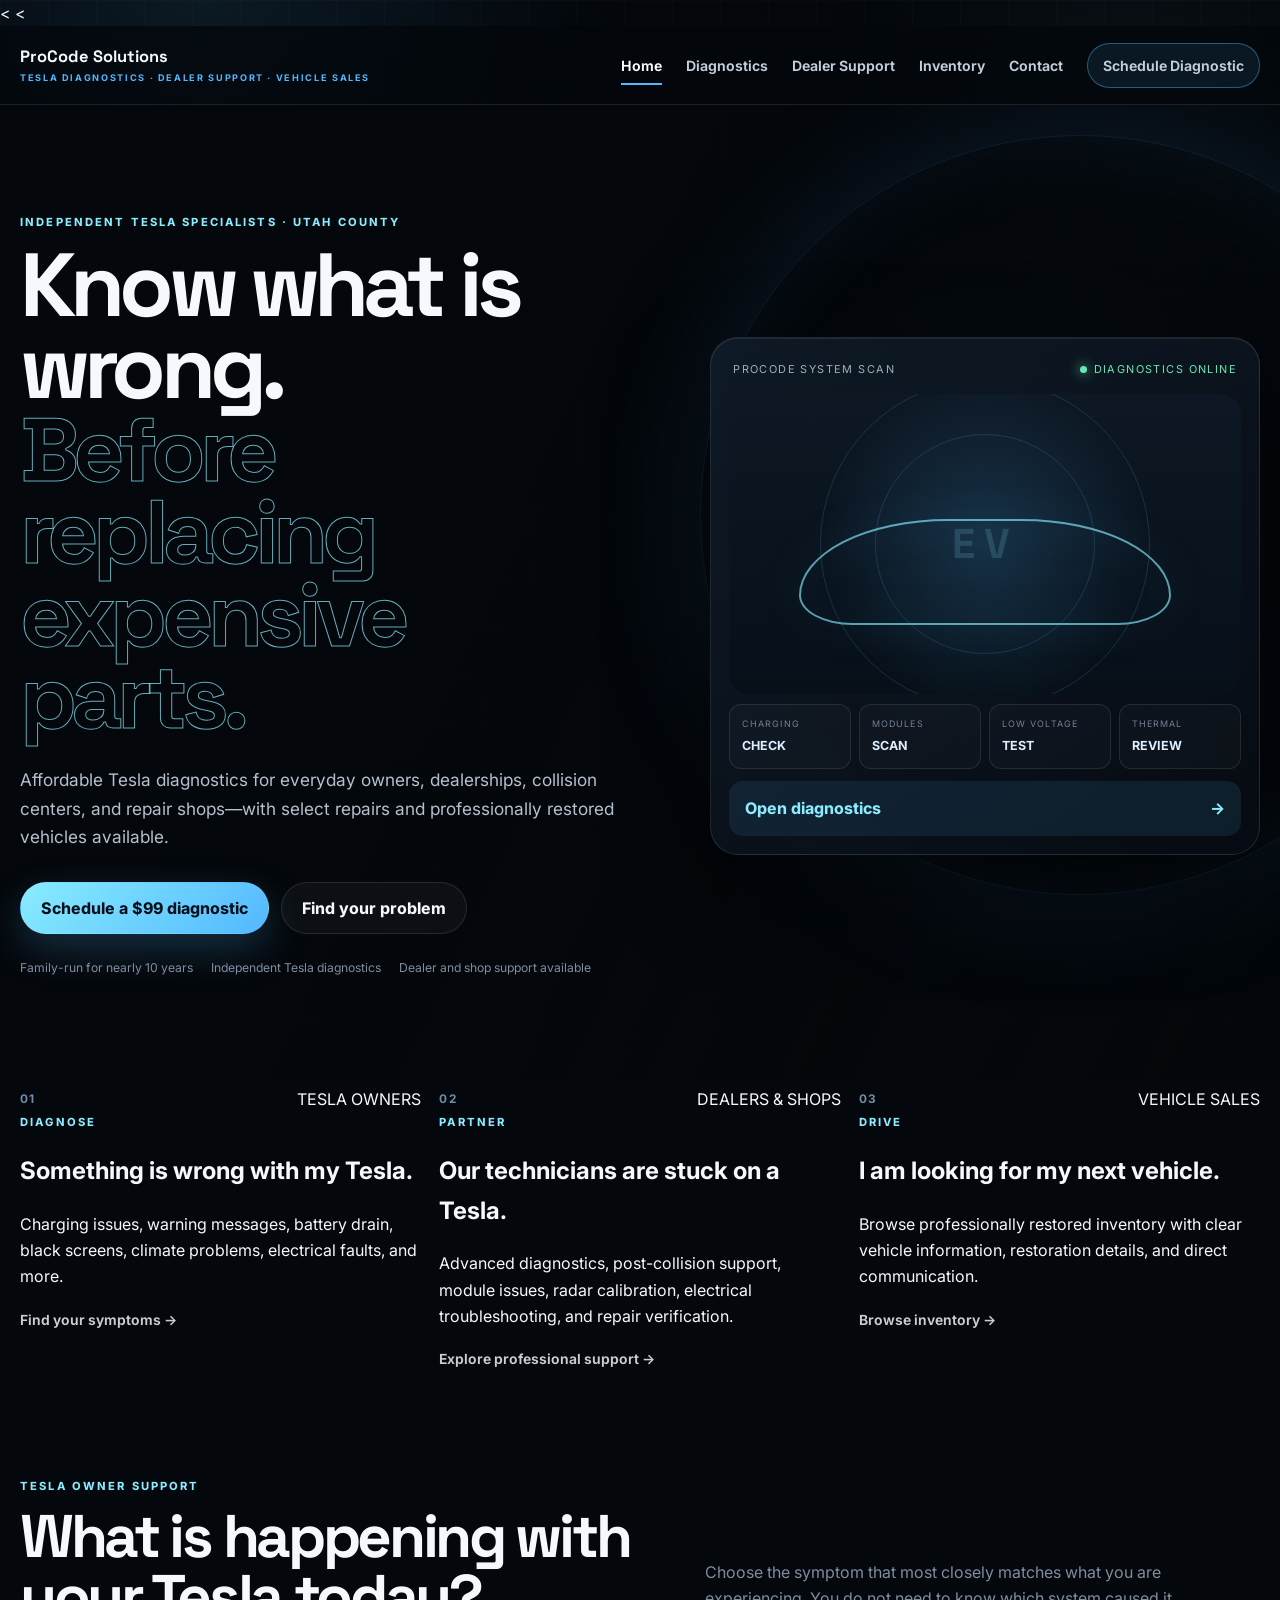
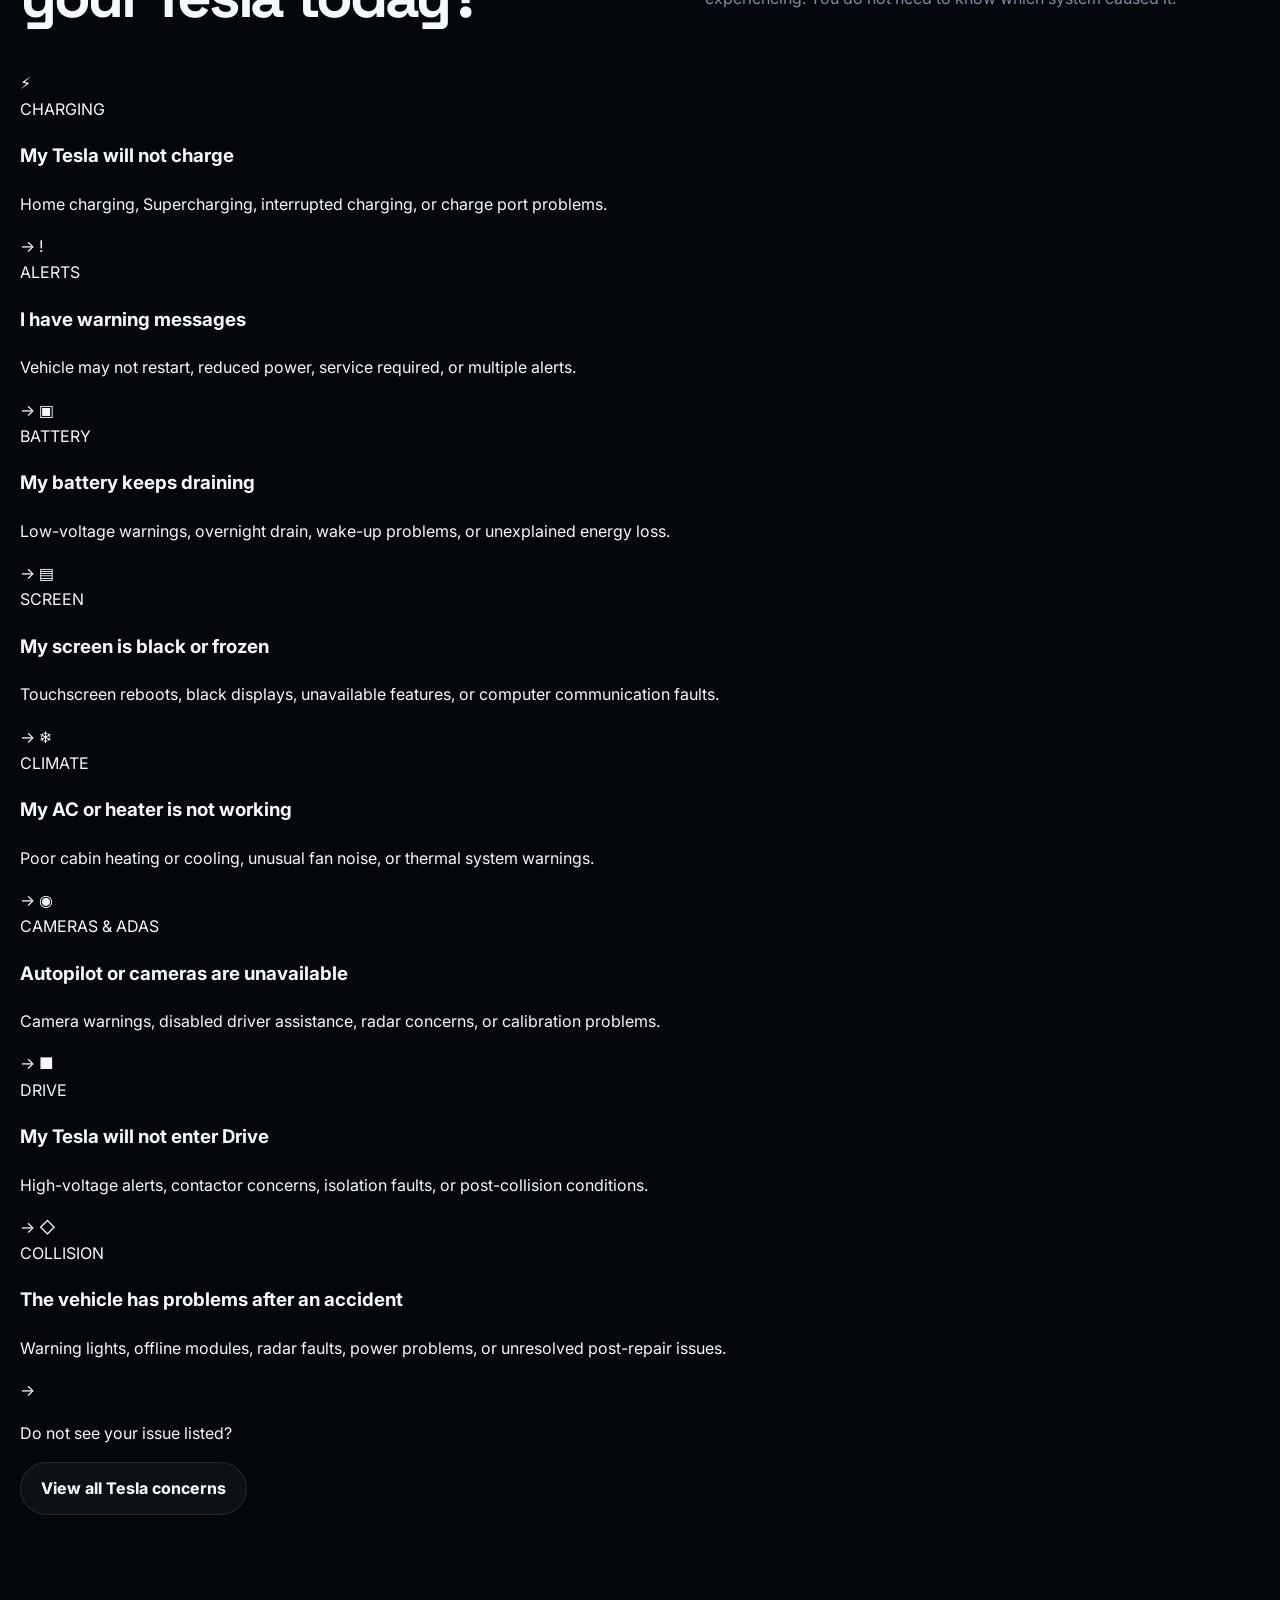
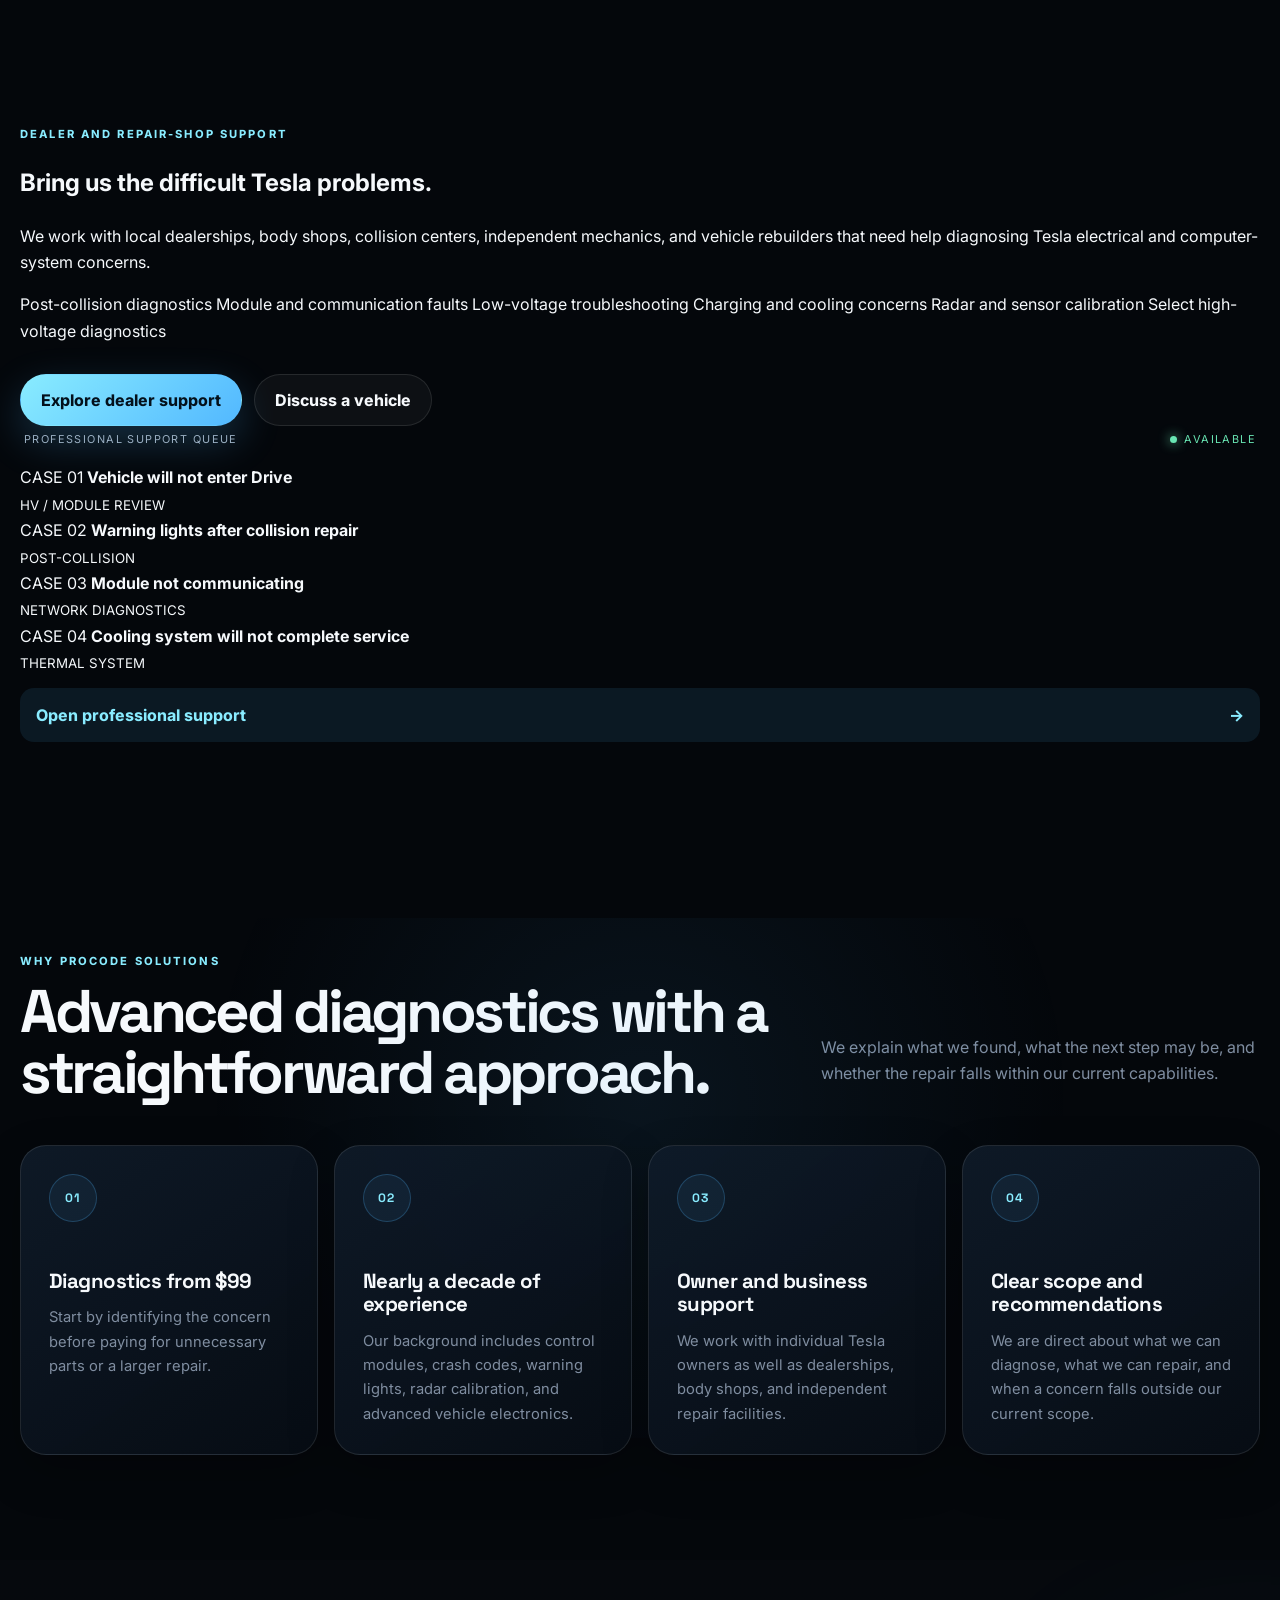
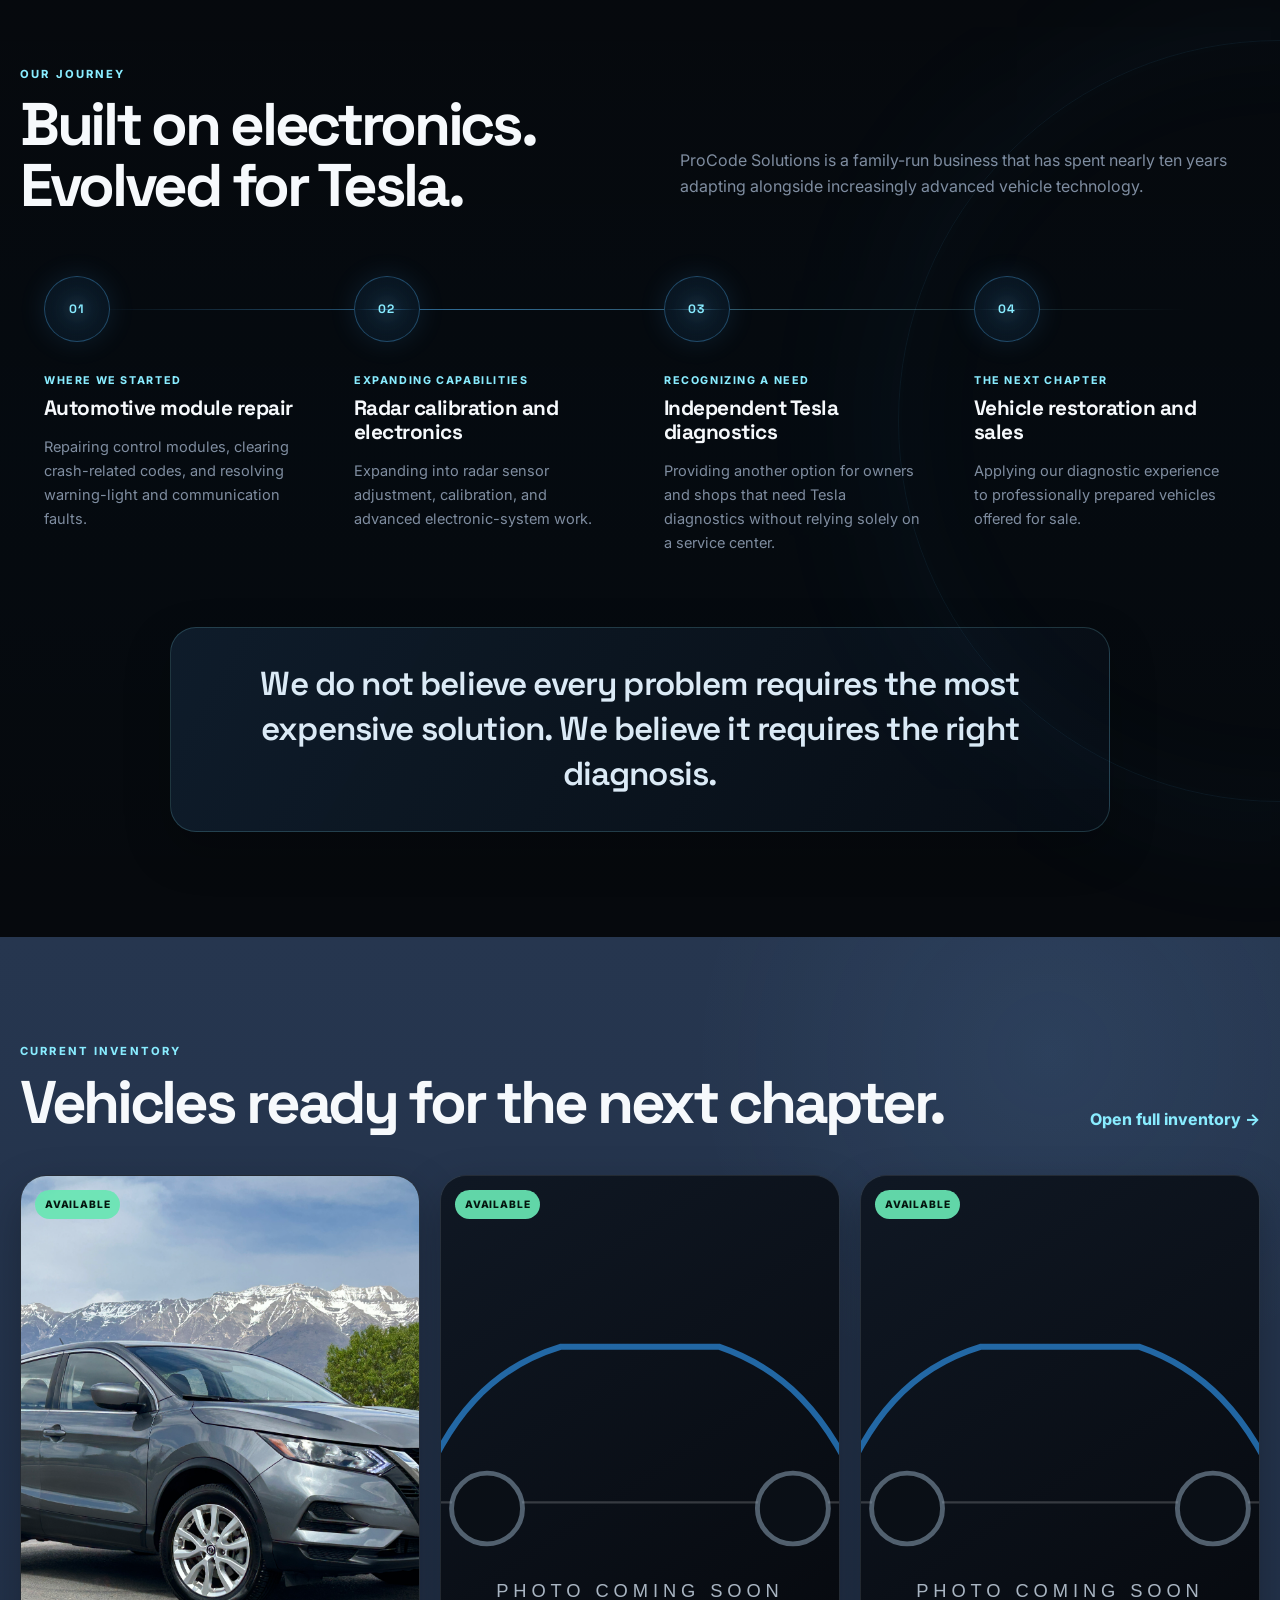
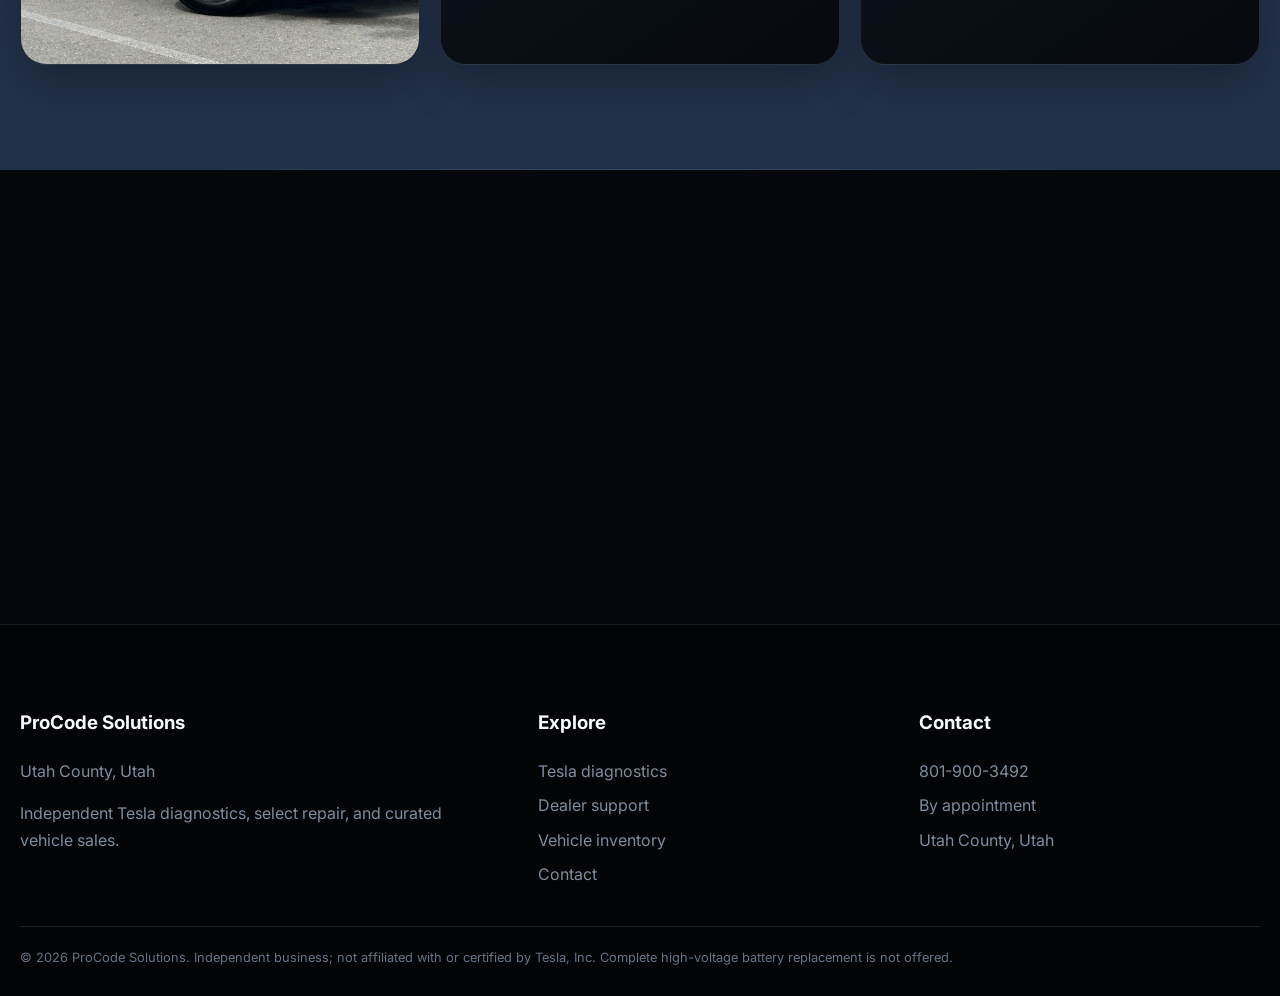
==== commit 2e8b5c68: "V1.5.3 - Update ProCode business contact information" ====
--- a/index.html
+++ b/index.html
@@ -14,18 +14,58 @@
 
 <meta name="description" content="Independent Tesla diagnostics, dealer support, select repair, and vehicle sales in Utah County. Serving Tesla owners, dealerships, repair shops, and collision facilities.">
 
-<link rel="canonical" href="https://procodesolutions.us/">
+<link rel="canonical" href="https://procodeev.com/">
 
 <meta property="og:title" content="ProCode Solutions | Tesla Diagnostics & Vehicle Sales">
 <meta property="og:description" content="Independent Tesla diagnostics, technical support, and vehicle sales in Utah County.">
 <meta property="og:type" content="website">
-<meta property="og:url" content="https://procodesolutions.us/">
+<meta property="og:url" content="https://procodeev.com/">
 
 <meta name="twitter:card" content="summary_large_image">
 
   <link rel="stylesheet" href="assets/style.css">
   <link rel="stylesheet" href="assets/home.css">
   <script src="assets/script.js" defer></script>
+
+<script type="application/ld+json">
+{
+  "@context": "https://schema.org",
+  "@type": "AutomotiveBusiness",
+  "name": "ProCode Solutions",
+  "url": "https://procodeev.com/",
+  "telephone": "+1-801-900-3492",
+  "description": "Independent Tesla diagnostics, dealer and repair shop technical support, select repair services, and vehicle sales serving Utah County, Utah.",
+  "areaServed": {
+    "@type": "AdministrativeArea",
+    "name": "Utah County, Utah"
+  },
+  "openingHoursSpecification": [
+    {
+      "@type": "OpeningHoursSpecification",
+      "dayOfWeek": [
+        "Monday",
+        "Tuesday",
+        "Wednesday",
+        "Thursday",
+        "Friday"
+      ],
+      "opens": "09:00",
+      "closes": "18:00"
+    }
+  ],
+  "knowsAbout": [
+    "Tesla diagnostics",
+    "Electric vehicle diagnostics",
+    "Tesla electrical systems",
+    "Tesla charging systems",
+    "Tesla low-voltage systems",
+    "Tesla computer and module diagnostics",
+    "Tesla thermal systems",
+    "Tesla collision diagnostics"
+  ]
+}
+</script>
+
 </head>
 
 <body>
@@ -721,8 +761,8 @@
               Request a diagnostic
             </a>
 
-            <a class="button glass" href="tel:3854778598">
-              385-477-8598
+            <a class="button glass" href="tel:8019003492">
+              801-900-3492
             </a>
           </div>
         </div>
@@ -765,9 +805,9 @@
           <div class="footer-links">
             <a
               data-phone-link
-              href="tel:3854778598"
+              href="tel:8019003492"
             >
-              <span data-phone-display>385-477-8598</span>
+              <span data-phone-display>801-900-3492</span>
             </a>
 
             <span data-hours>By appointment</span>
